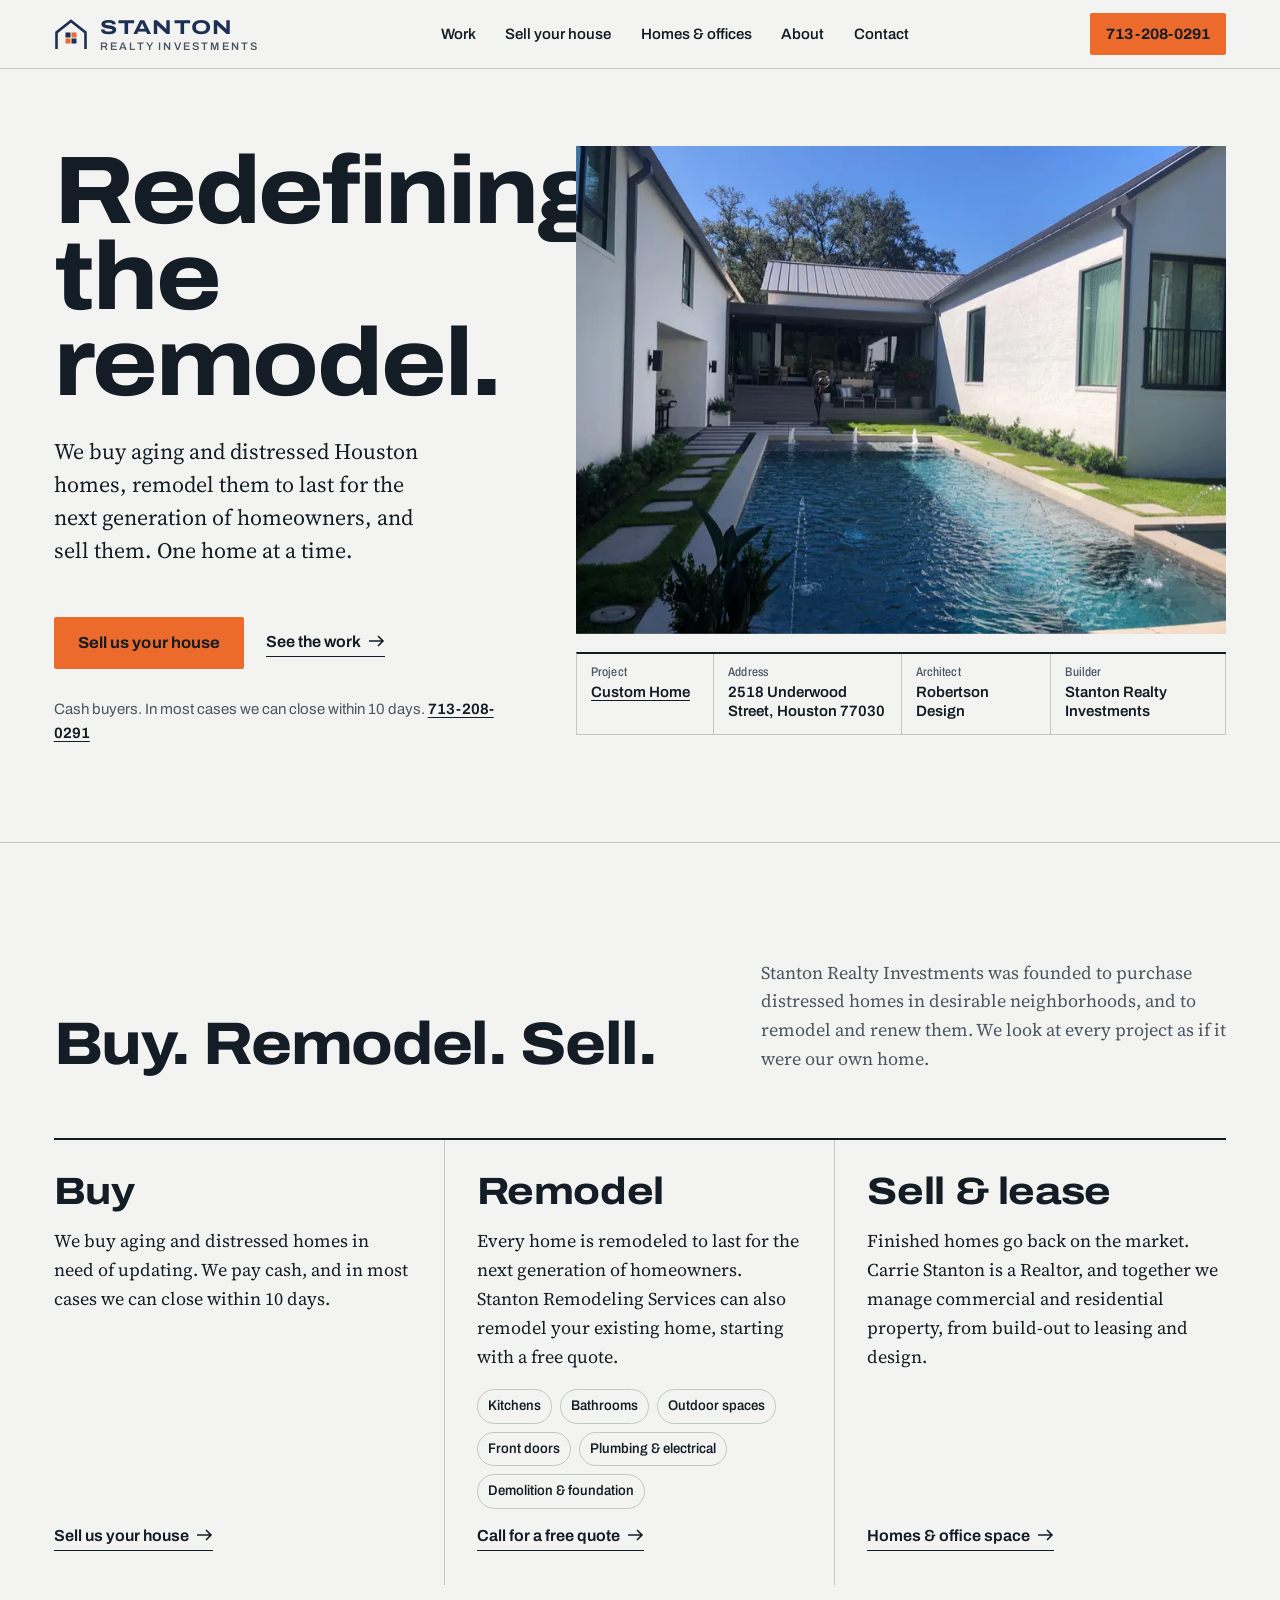
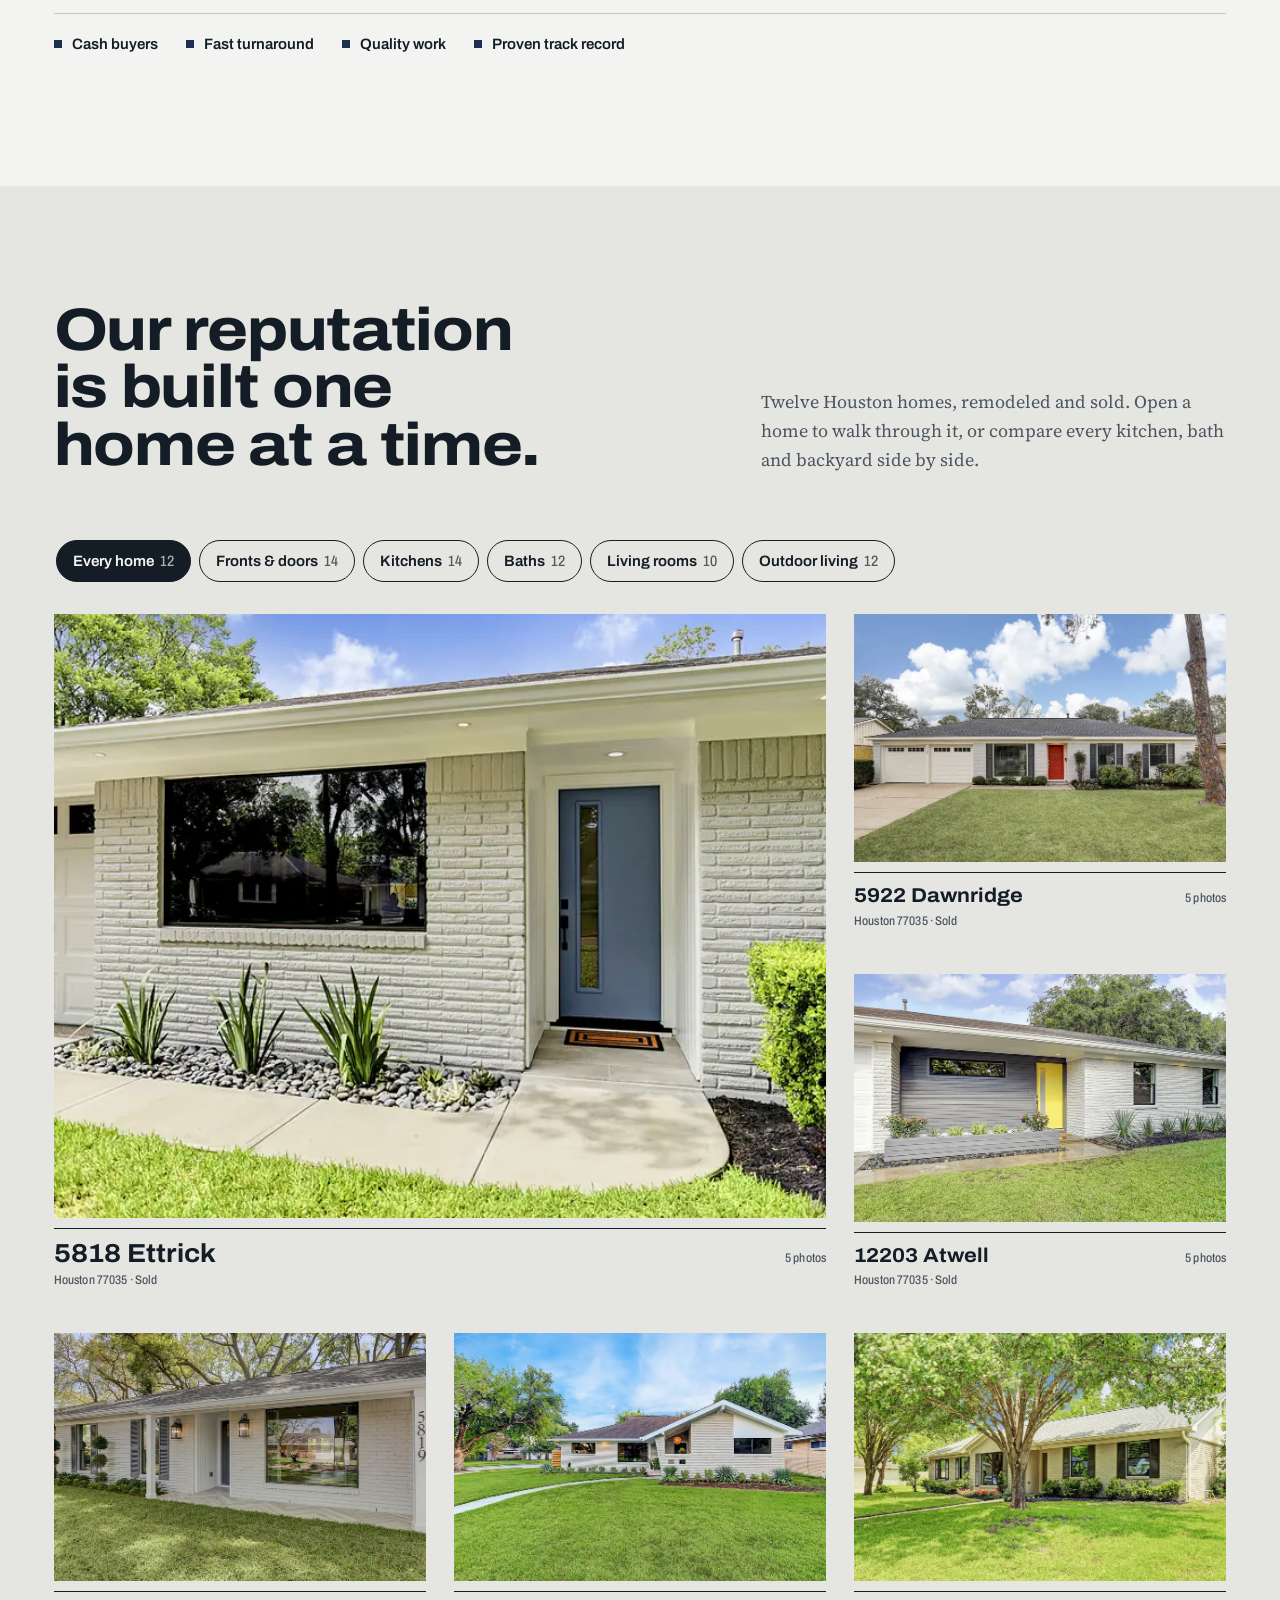
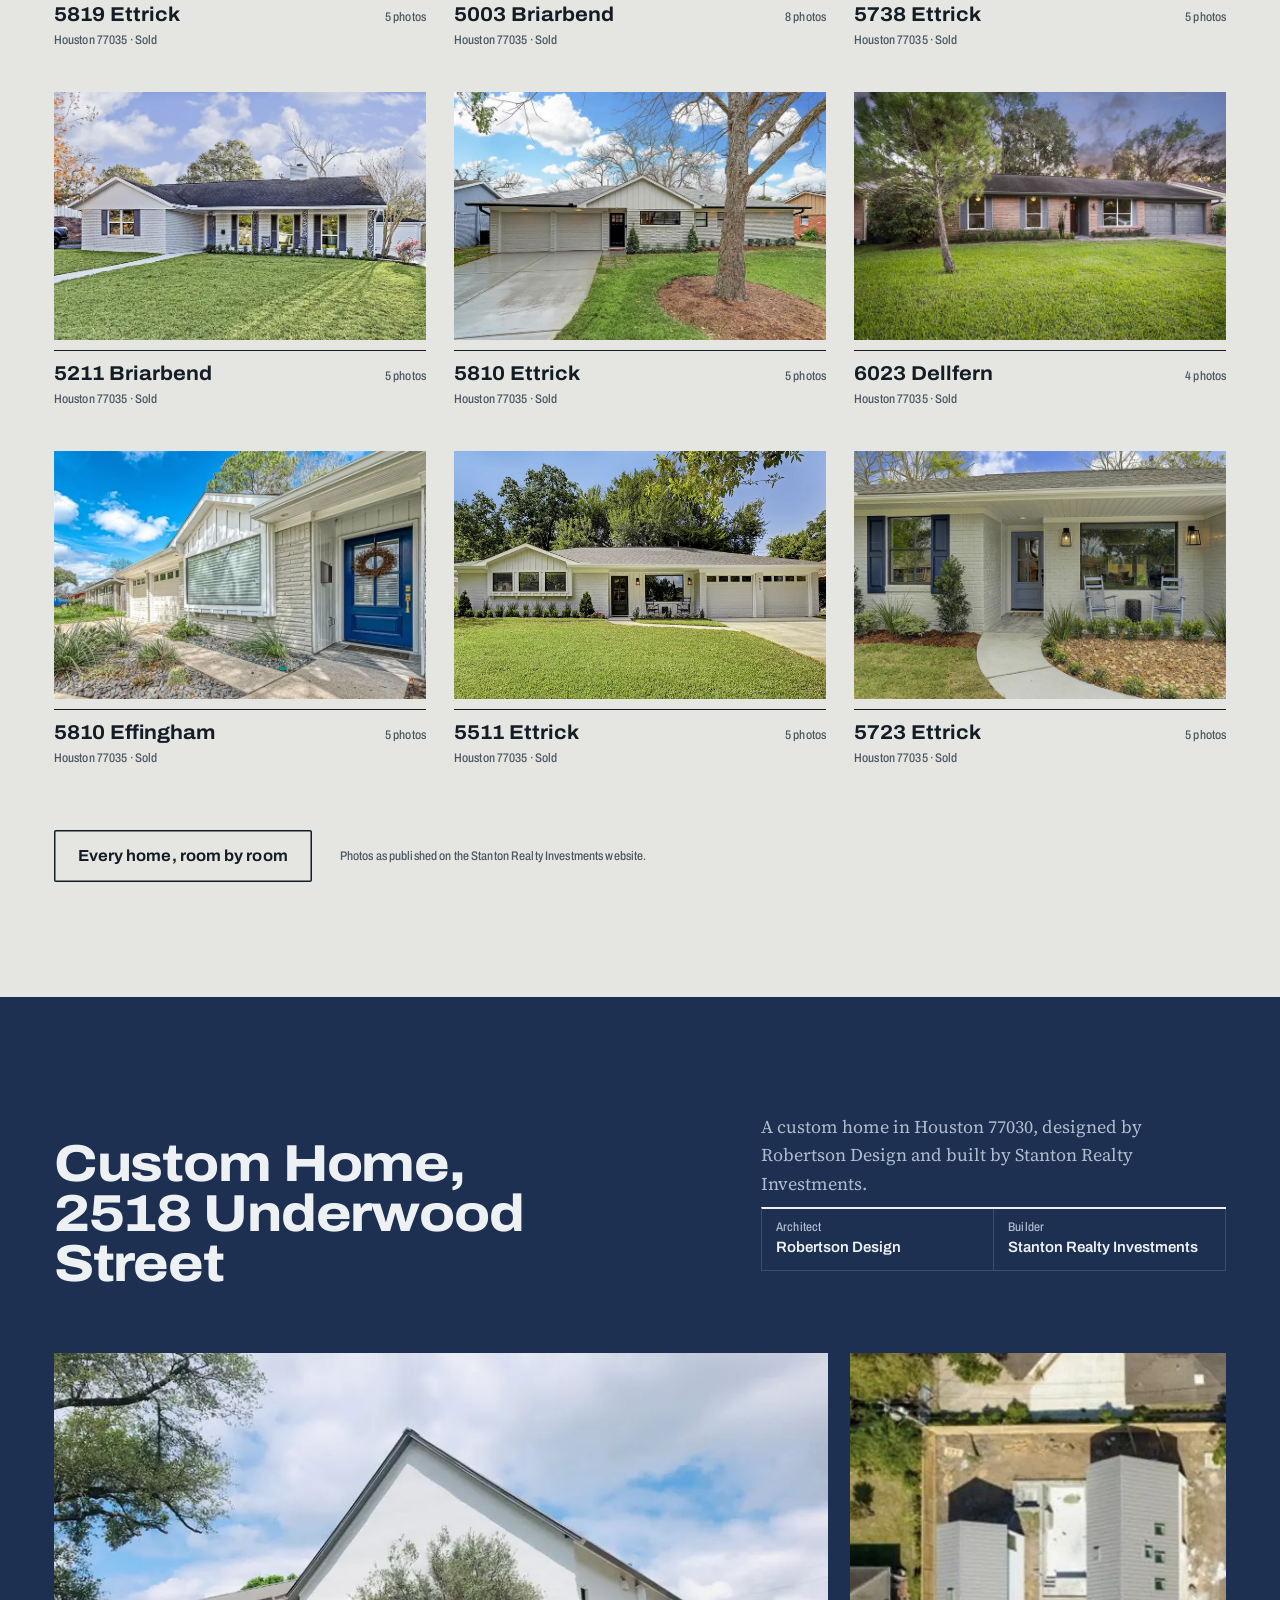
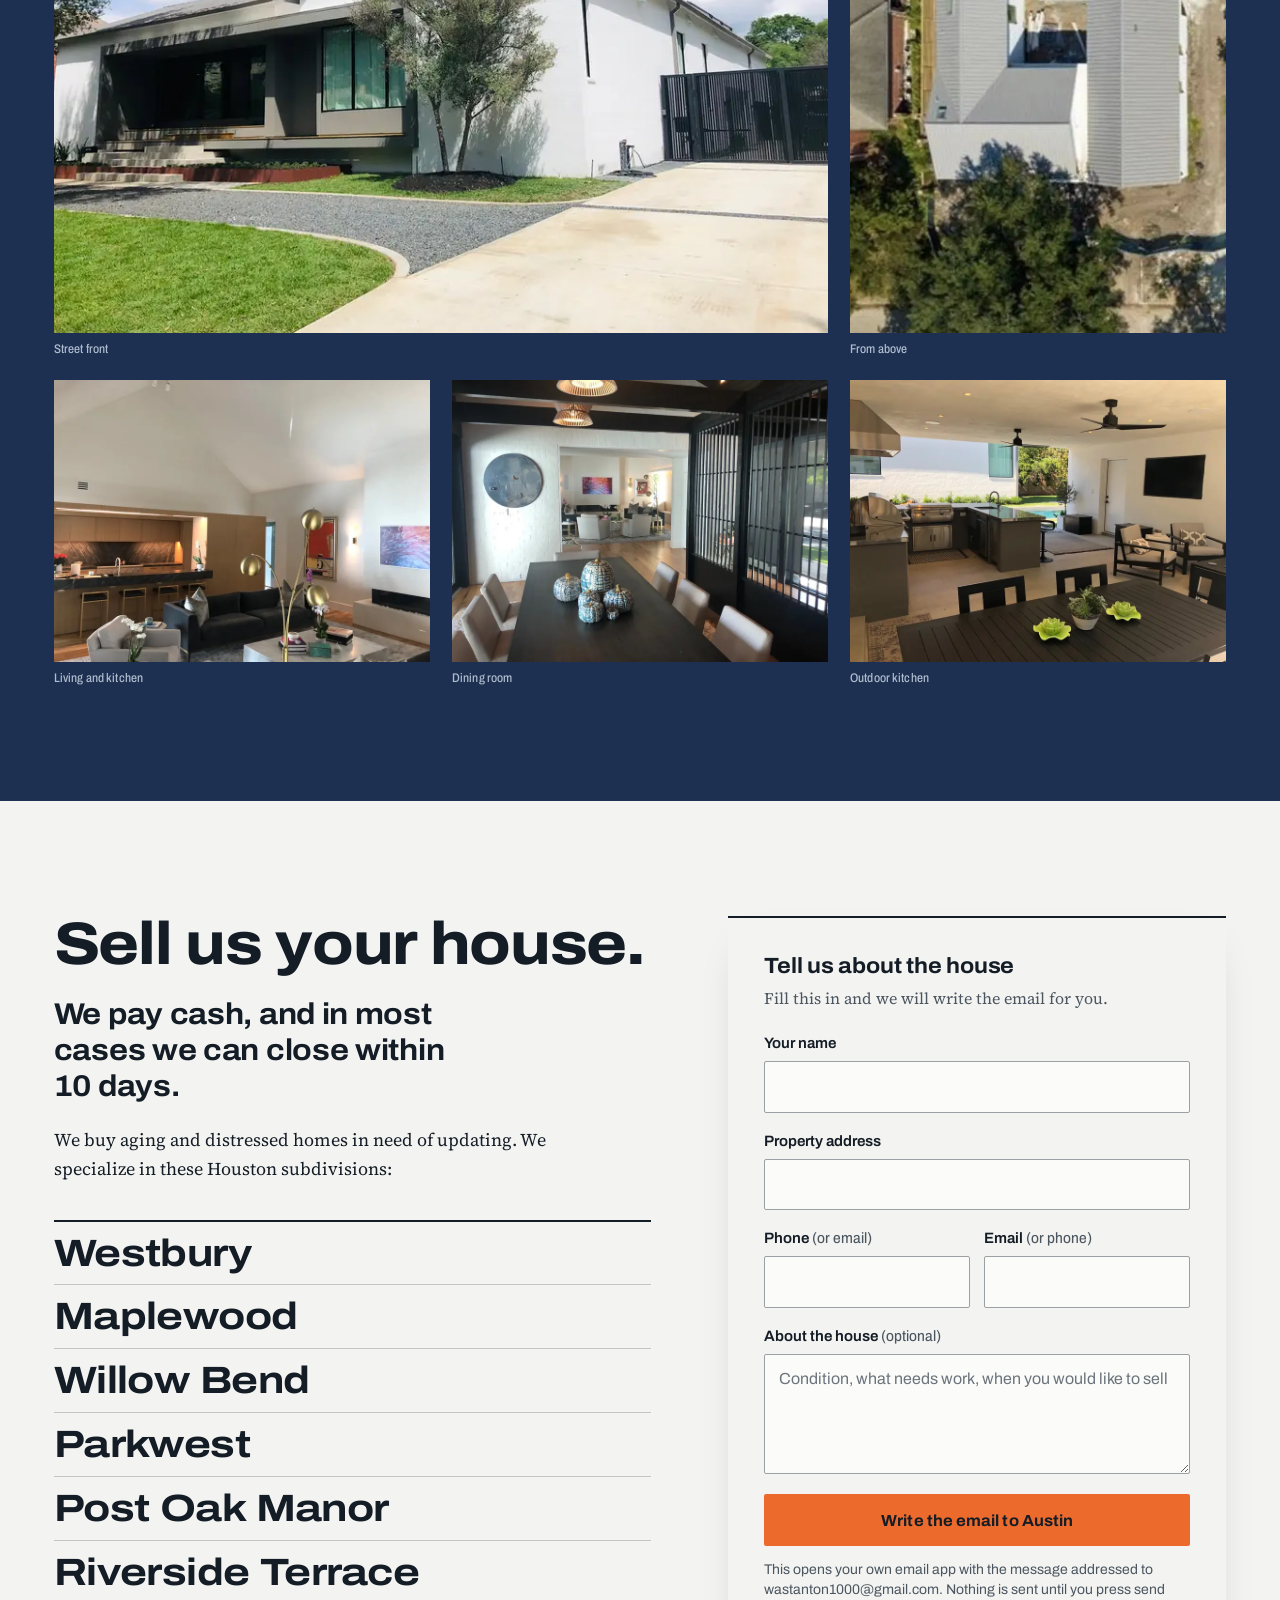
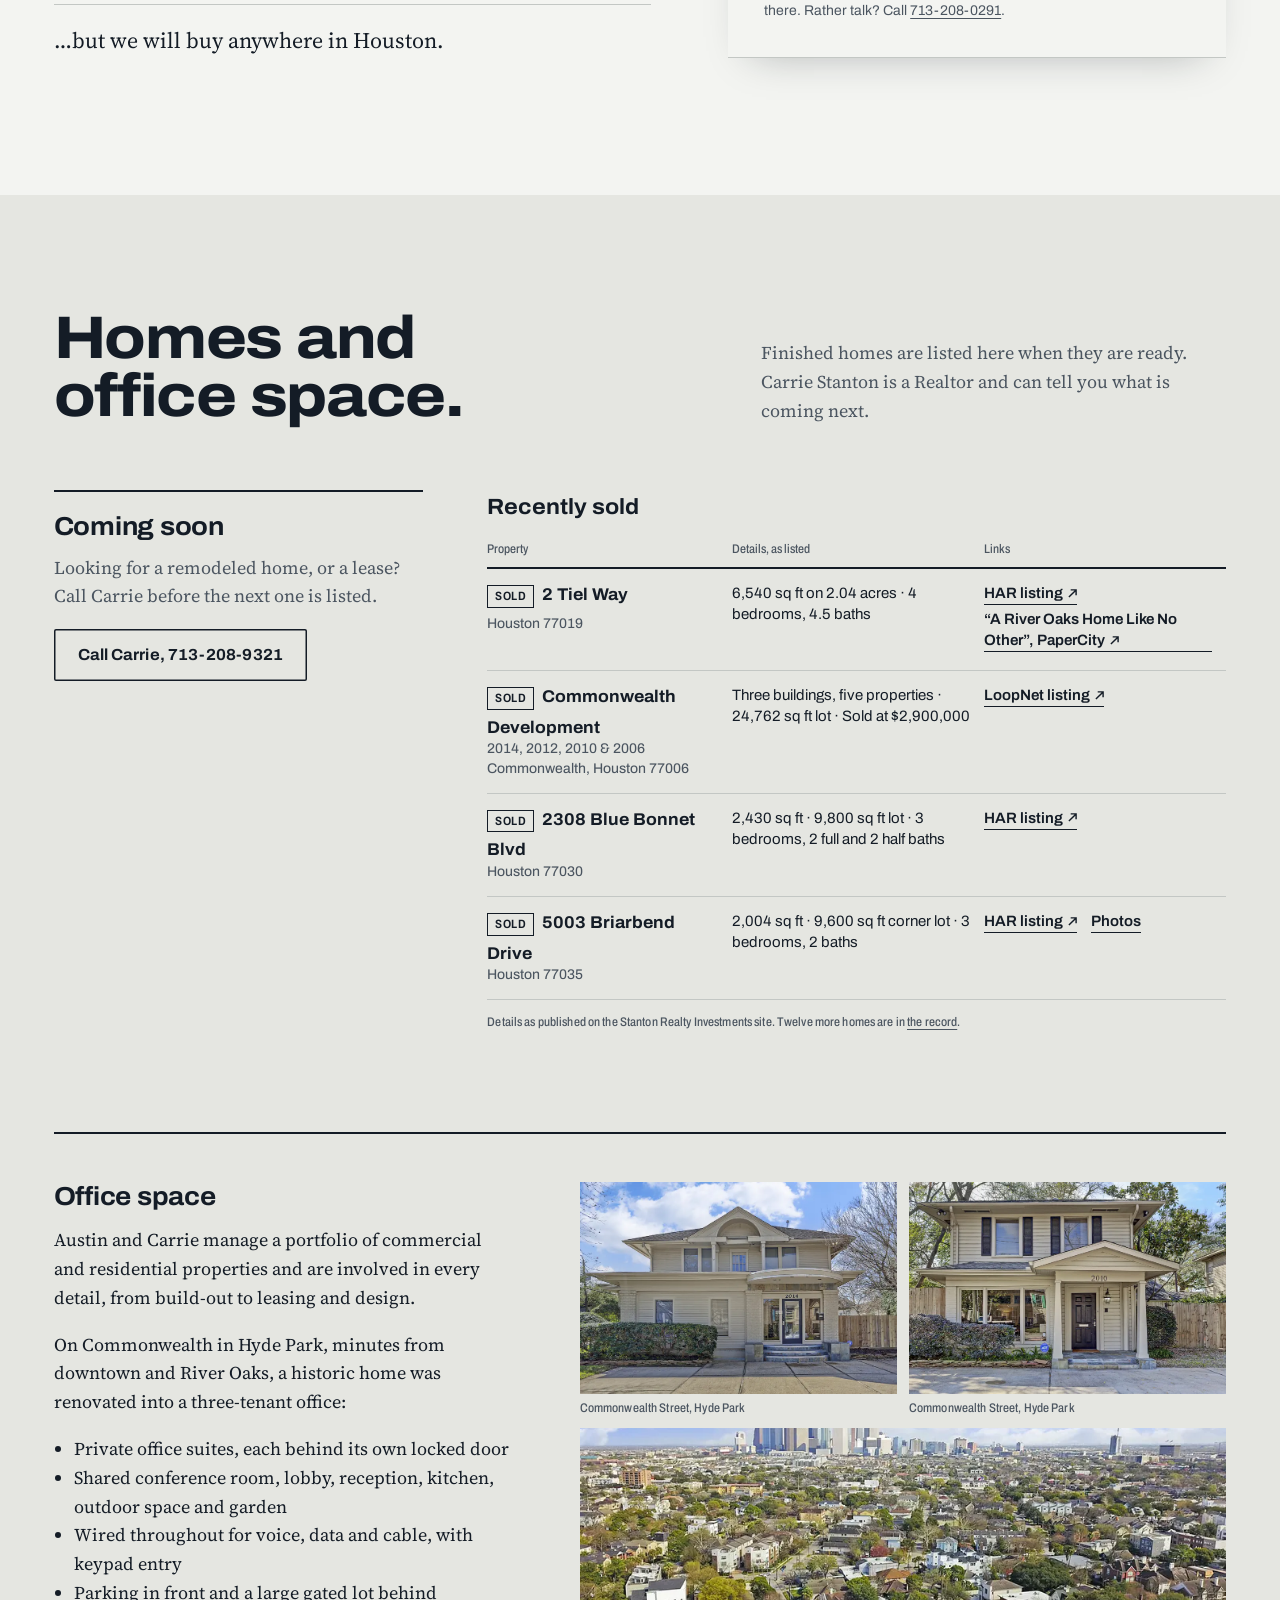
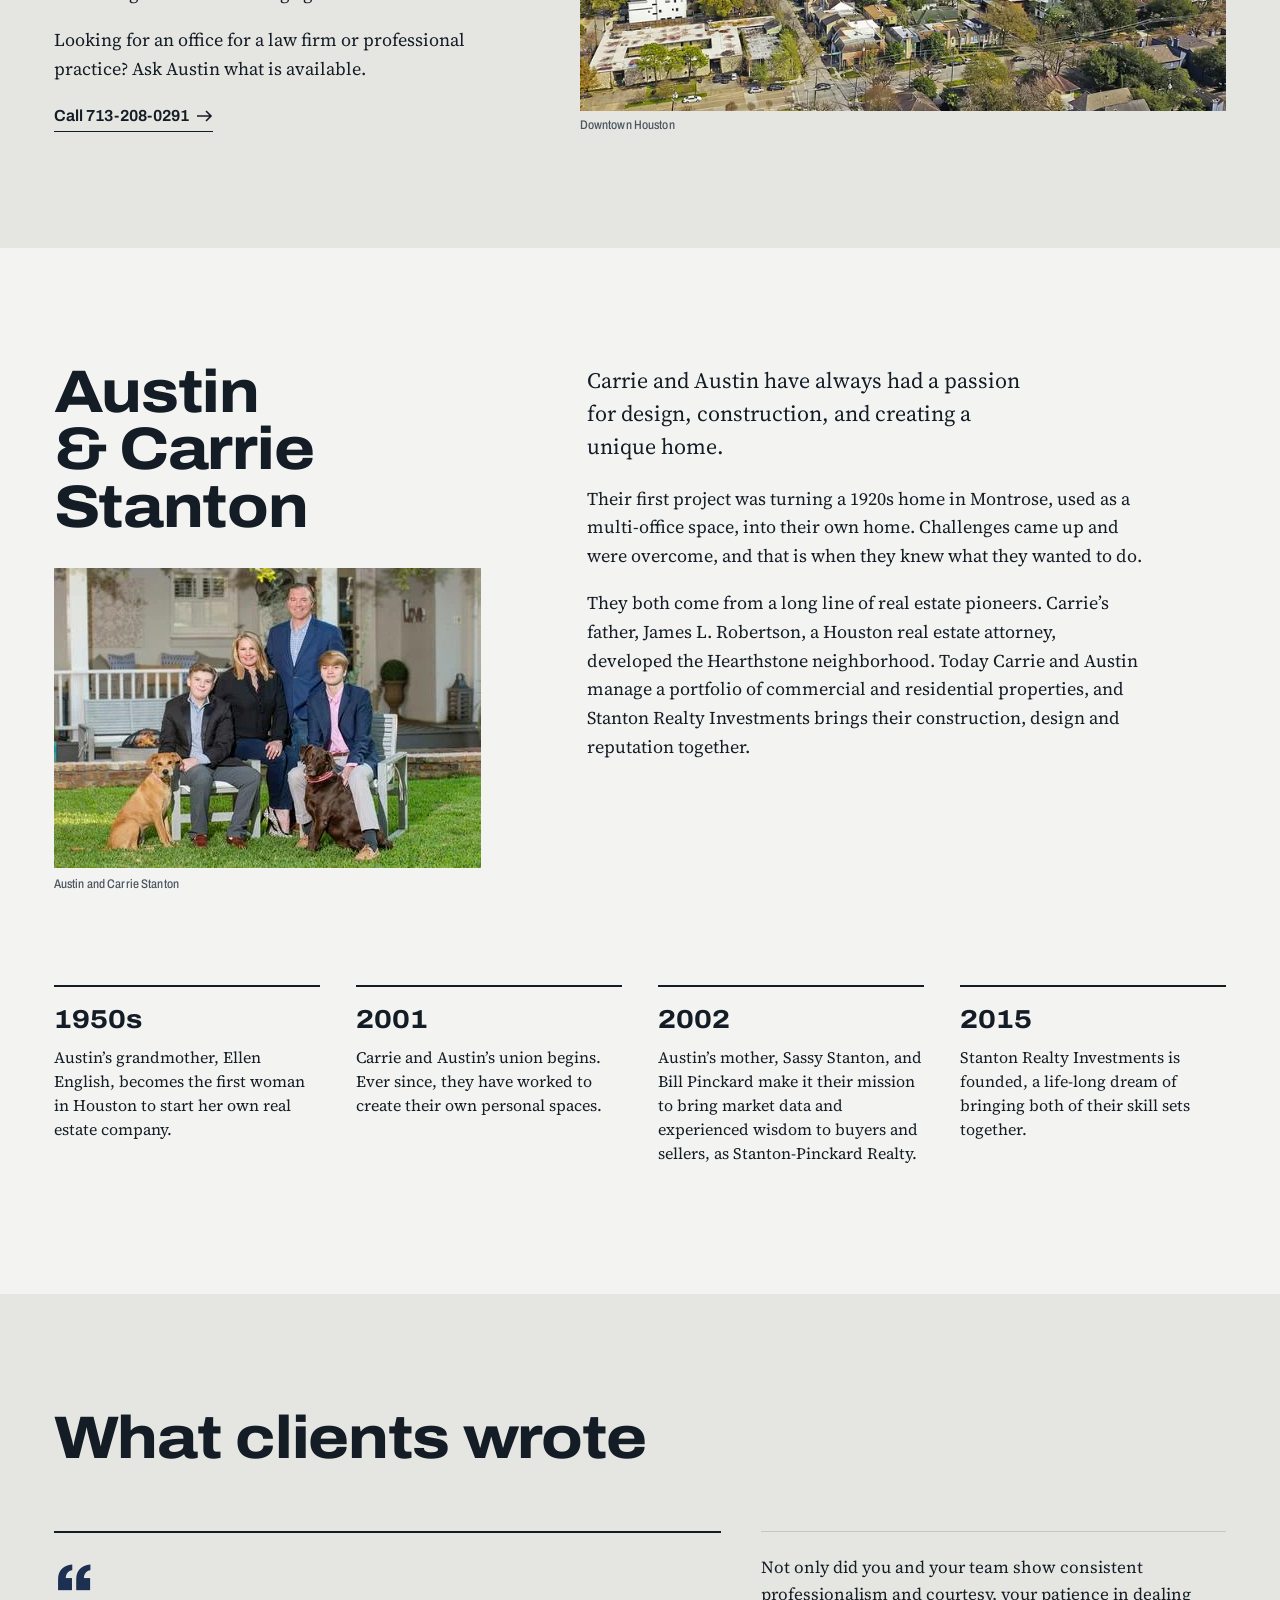
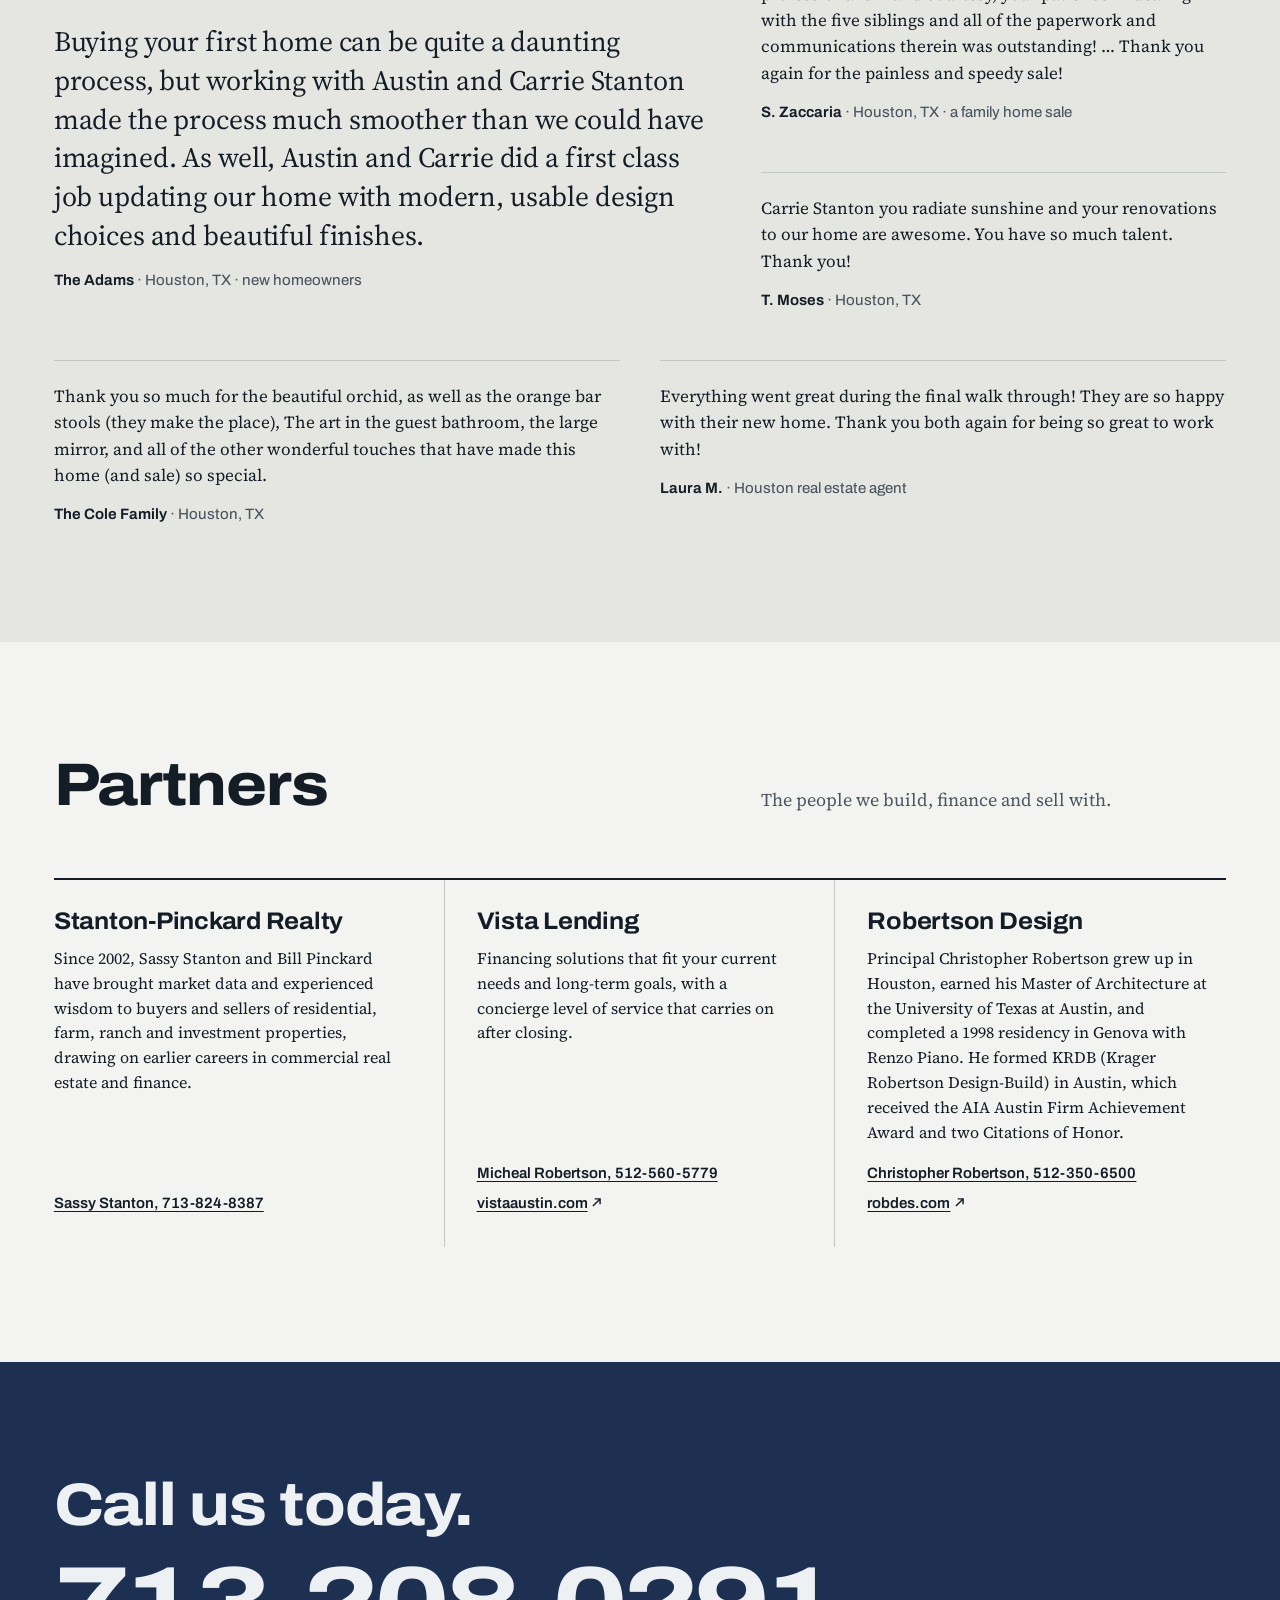
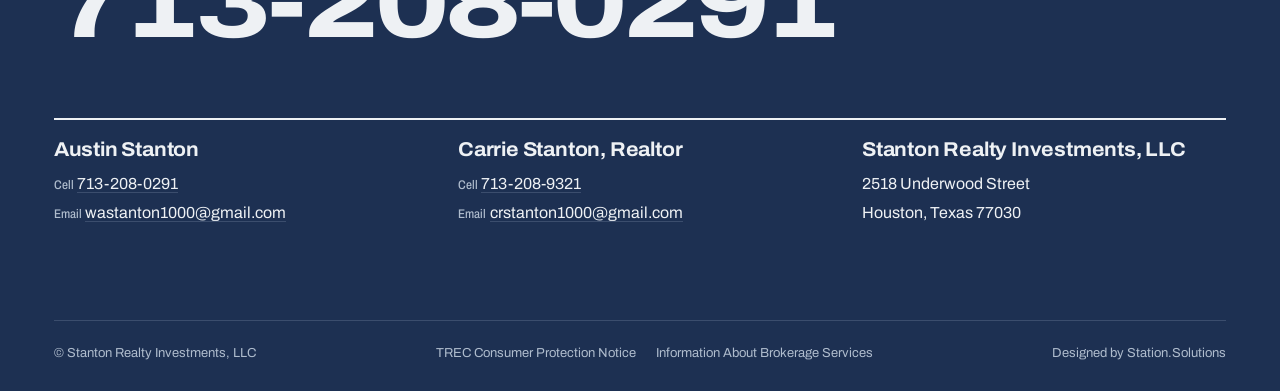
==== index.html @ c5a7e924 "Stanton Realty Investments spec rebuild (noindex)" ====
<!doctype html>
<html lang="en">
<head>
<meta charset="utf-8">
<meta name="viewport" content="width=device-width, initial-scale=1">
<meta name="robots" content="noindex, nofollow">
<title>Stanton Realty Investments | We buy, remodel and sell Houston homes</title>
<meta name="description" content="Stanton Realty Investments buys aging and distressed Houston homes for cash, closing in most cases within 10 days, then remodels and sells them. Westbury, Maplewood, Willow Bend, Parkwest, Post Oak Manor, Riverside Terrace and anywhere in Houston.">
<meta name="theme-color" content="#1d3052">
<meta property="og:title" content="Stanton Realty Investments | We buy, remodel and sell Houston homes">
<meta property="og:description" content="Stanton Realty Investments buys aging and distressed Houston homes for cash, closing in most cases within 10 days, then remodels and sells them. Westbury, Maplewood, Willow Bend, Parkwest, Post Oak Manor, Riverside Terrace and anywhere in Houston.">
<meta property="og:type" content="website">
<meta property="og:image" content="img/underwood-1-1440.webp">
<link rel="icon" href="data:image/svg+xml,%3Csvg xmlns='http://www.w3.org/2000/svg' viewBox='0 0 34 31'%3E%3Cpath d='M2.5 30V13.5L17 2l14.5 11.5V30' fill='none' stroke='%231d3052' stroke-width='3'/%3E%3Crect x='11.5' y='13.5' width='11' height='11' fill='%23ec6a2c'/%3E%3C/svg%3E">
<link rel="preload" href="fonts/archivo-var.woff2" as="font" type="font/woff2" crossorigin>
<link rel="stylesheet" href="css/site.css">
<script type="application/ld+json">
{
 "@context": "https://schema.org",
 "@type": "RealEstateAgent",
 "name": "Stanton Realty Investments, LLC",
 "description": "Stanton Realty Investments buys aging and distressed homes in Houston, pays cash, remodels them and sells them. Stanton Remodeling Services also remodels existing homes, bathrooms, kitchens and outdoor spaces.",
 "url": "https://www.stantonrealtyinv.com/",
 "telephone": "+1-713-208-0291",
 "email": "wastanton1000@gmail.com",
 "foundingDate": "2015",
 "address": {
  "@type": "PostalAddress",
  "streetAddress": "2518 Underwood Street",
  "addressLocality": "Houston",
  "addressRegion": "TX",
  "postalCode": "77030",
  "addressCountry": "US"
 },
 "areaServed": [
  {
   "@type": "City",
   "name": "Houston"
  },
  {
   "@type": "Place",
   "name": "Westbury, Houston"
  },
  {
   "@type": "Place",
   "name": "Maplewood, Houston"
  },
  {
   "@type": "Place",
   "name": "Willow Bend, Houston"
  },
  {
   "@type": "Place",
   "name": "Parkwest, Houston"
  },
  {
   "@type": "Place",
   "name": "Post Oak Manor, Houston"
  },
  {
   "@type": "Place",
   "name": "Riverside Terrace, Houston"
  }
 ],
 "founder": [
  {
   "@type": "Person",
   "name": "Austin Stanton",
   "telephone": "+1-713-208-0291"
  },
  {
   "@type": "Person",
   "name": "Carrie Stanton",
   "jobTitle": "Realtor",
   "telephone": "+1-713-208-9321"
  }
 ]
}
</script>
</head>
<body id="top">
<a class="skip" href="#main">Skip to content</a>
<header class="site-header">
  <div class="wrap header-row">
    <a class="brand" href="#top" aria-label="Stanton Realty Investments, home"><svg viewBox="0 0 34 31" aria-hidden="true"><path d="M2.5 30V13.5L17 2l14.5 11.5V30" fill="none" stroke="currentColor" stroke-width="2.6" stroke-linejoin="miter"/><rect x="11.5" y="13.5" width="5" height="5" fill="currentColor"/><rect x="17.5" y="13.5" width="5" height="5" fill="#ec6a2c"/><rect x="11.5" y="19.5" width="5" height="5" fill="#ec6a2c"/><rect x="17.5" y="19.5" width="5" height="5" fill="currentColor"/></svg><span class="brand-words"><span class="brand-name">STANTON</span><span class="brand-sub">Realty Investments</span></span></a>
    <nav class="nav" aria-label="Main"><a href="#work">Work</a><a href="#sell">Sell your house</a><a href="#homes">Homes & offices</a><a href="#about">About</a><a href="#contact">Contact</a></nav>
    <div class="header-actions">
      <a class="btn btn-primary header-call" href="tel:+17132080291"><span class="call-short">Call</span><span class="call-long">713-208-0291</span></a>
      <button class="menu-btn" type="button" aria-expanded="false" aria-controls="mobile-nav" aria-label="Menu"><span></span></button>
    </div>
  </div>
  <nav class="wrap mobile-nav" id="mobile-nav" aria-label="Main, mobile" hidden><a href="#work">Work</a><a href="#sell">Sell your house</a><a href="#homes">Homes & offices</a><a href="#about">About</a><a href="#contact">Contact</a></nav>
</header>
<main id="main">

<section class="hero" aria-labelledby="hero-h">
  <div class="wrap hero-grid">
    <div class="hero-copy">
      <h1 id="hero-h"><span class="l">Redefining</span> <span class="l">the</span> <span class="l">remodel.</span></h1>
      <p class="lede">We buy aging and distressed Houston homes, remodel them to last for the next generation of homeowners, and sell them. One home at a time.</p>
      <div class="hero-actions">
        <a class="btn btn-primary" href="#sell">Sell us your house</a>
        <a class="arrow-link" href="#work">See the work <svg width="16" height="12" viewBox="0 0 16 12" aria-hidden="true"><path d="M0 6h14M9 1l5 5-5 5" fill="none" stroke="currentColor" stroke-width="1.6"/></svg></a>
      </div>
      <p class="hero-note">Cash buyers. In most cases we can close within 10 days. <a href="tel:+17132080291">713-208-0291</a></p>
    </div>
    <figure class="hero-figure">
      <div class="frame"><img src="img/underwood-1-800.webp" srcset="img/underwood-1-800.webp 800w, img/underwood-1-1440.webp 1440w" sizes="(min-width: 960px) 56vw, 100vw" width="800" height="600" alt="Courtyard and pool at the custom home Stanton Realty Investments built at 2518 Underwood Street, Houston" fetchpriority="high" decoding="async"></div>
      <dl class="titleblock four">
        <div><dt class="label">Project</dt><dd><a href="#custom">Custom Home</a></dd></div>
        <div><dt class="label">Address</dt><dd>2518 Underwood Street, Houston 77030</dd></div>
        <div><dt class="label">Architect</dt><dd>Robertson Design</dd></div>
        <div><dt class="label">Builder</dt><dd>Stanton Realty Investments</dd></div>
      </dl>
    </figure>
  </div>
</section>

<section class="section rule-top" id="what" aria-labelledby="what-h">
  <div class="wrap">
    <div class="section-head split">
      <h2 id="what-h">Buy. Remodel. Sell.</h2>
      <p>Stanton Realty Investments was founded to purchase distressed homes in desirable neighborhoods, and to remodel and renew them. We look at every project as if it were our own home.</p>
    </div>
    <div class="schedule">
      <article>
        <h3>Buy</h3>
        <p>We buy aging and distressed homes in need of updating. We pay cash, and in most cases we can close within 10 days.</p>
        <a class="arrow-link" href="#sell">Sell us your house <svg width="16" height="12" viewBox="0 0 16 12" aria-hidden="true"><path d="M0 6h14M9 1l5 5-5 5" fill="none" stroke="currentColor" stroke-width="1.6"/></svg></a>
      </article>
      <article>
        <h3>Remodel</h3>
        <p>Every home is remodeled to last for the next generation of homeowners. Stanton Remodeling Services can also remodel your existing home, starting with a free quote.</p>
        <ul class="items" aria-label="Remodeling work">
          <li>Kitchens</li><li>Bathrooms</li><li>Outdoor spaces</li><li>Front doors</li><li>Plumbing &amp; electrical</li><li>Demolition &amp; foundation</li>
        </ul>
        <a class="arrow-link" href="tel:+17132080291">Call for a free quote <svg width="16" height="12" viewBox="0 0 16 12" aria-hidden="true"><path d="M0 6h14M9 1l5 5-5 5" fill="none" stroke="currentColor" stroke-width="1.6"/></svg></a>
      </article>
      <article>
        <h3>Sell &amp; lease</h3>
        <p>Finished homes go back on the market. Carrie Stanton is a Realtor, and together we manage commercial and residential property, from build-out to leasing and design.</p>
        <a class="arrow-link" href="#homes">Homes &amp; office space <svg width="16" height="12" viewBox="0 0 16 12" aria-hidden="true"><path d="M0 6h14M9 1l5 5-5 5" fill="none" stroke="currentColor" stroke-width="1.6"/></svg></a>
      </article>
    </div>
    <ul class="promise-row" aria-label="How we work">
      <li>Cash buyers</li><li>Fast turnaround</li><li>Quality work</li><li>Proven track record</li>
    </ul>
  </div>
</section>

<section class="section plaster" id="work" aria-labelledby="work-h">
  <div class="wrap">
    <div class="section-head split">
      <h2 id="work-h">Our reputation is built one home at a time.</h2>
      <p>Twelve Houston homes, remodeled and sold. Open a home to walk through it, or compare every kitchen, bath and backyard side by side.</p>
    </div>
    <div class="filters" role="group" aria-label="Show the work by room"><button class="filter" type="button" data-room="all" aria-pressed="true" data-announce="Showing every home: 12 homes">Every home<span class="n">12</span></button><button class="filter" type="button" data-room="front" aria-pressed="false" data-announce="Showing fronts &amp; doors: 14 photos">Fronts &amp; doors<span class="n">14</span></button><button class="filter" type="button" data-room="kitchen" aria-pressed="false" data-announce="Showing kitchens: 14 photos">Kitchens<span class="n">14</span></button><button class="filter" type="button" data-room="bath" aria-pressed="false" data-announce="Showing baths: 12 photos">Baths<span class="n">12</span></button><button class="filter" type="button" data-room="living" aria-pressed="false" data-announce="Showing living rooms: 10 photos">Living rooms<span class="n">10</span></button><button class="filter" type="button" data-room="outdoor" aria-pressed="false" data-announce="Showing outdoor living: 12 photos">Outdoor living<span class="n">12</span></button></div>
    <p class="visually-hidden" id="work-live" aria-live="polite"></p>
    <div class="grid-work homes" id="work-grid"><a class="tile" href="work.html#5818-ettrick" data-open="5818-ettrick"><span class="ph"><img src="img/5818-ettrick-0-800.webp" srcset="img/5818-ettrick-0-800.webp 800w, img/5818-ettrick-0-1600.webp 1600w" sizes="(min-width: 900px) 62vw, 100vw" width="800" height="533" alt="Front of 5818 Ettrick, Houston 77035" loading="lazy" decoding="async"></span><span class="tile-meta"><span><span class="tile-addr">5818 Ettrick</span><span class="tile-sub label">Houston 77035 &middot; Sold</span></span><span class="label count">5 photos</span></span></a><a class="tile" href="work.html#5922-dawnridge" data-open="5922-dawnridge"><span class="ph"><img src="img/5922-dawnridge-0-800.webp" srcset="img/5922-dawnridge-0-800.webp 800w, img/5922-dawnridge-0-1600.webp 1600w" sizes="(min-width: 900px) 30vw, 50vw" width="800" height="533" alt="Front of 5922 Dawnridge, Houston 77035" loading="lazy" decoding="async"></span><span class="tile-meta"><span><span class="tile-addr">5922 Dawnridge</span><span class="tile-sub label">Houston 77035 &middot; Sold</span></span><span class="label count">5 photos</span></span></a><a class="tile" href="work.html#12203-atwell" data-open="12203-atwell"><span class="ph"><img src="img/12203-atwell-0-800.webp" srcset="img/12203-atwell-0-800.webp 800w, img/12203-atwell-0-1600.webp 1600w" sizes="(min-width: 900px) 30vw, 50vw" width="800" height="533" alt="Front of 12203 Atwell, Houston 77035" loading="lazy" decoding="async"></span><span class="tile-meta"><span><span class="tile-addr">12203 Atwell</span><span class="tile-sub label">Houston 77035 &middot; Sold</span></span><span class="label count">5 photos</span></span></a><a class="tile" href="work.html#5819-ettrick" data-open="5819-ettrick"><span class="ph"><img src="img/5819-ettrick-0-800.webp" srcset="img/5819-ettrick-0-800.webp 800w, img/5819-ettrick-0-1600.webp 1600w" sizes="(min-width: 900px) 30vw, 50vw" width="800" height="533" alt="Front of 5819 Ettrick, Houston 77035" loading="lazy" decoding="async"></span><span class="tile-meta"><span><span class="tile-addr">5819 Ettrick</span><span class="tile-sub label">Houston 77035 &middot; Sold</span></span><span class="label count">5 photos</span></span></a><a class="tile" href="work.html#5003-briarbend" data-open="5003-briarbend"><span class="ph"><img src="img/5003-briarbend-0-800.webp" srcset="img/5003-briarbend-0-800.webp 800w, img/5003-briarbend-0-1600.webp 1600w" sizes="(min-width: 900px) 30vw, 50vw" width="800" height="533" alt="Front of 5003 Briarbend, Houston 77035" loading="lazy" decoding="async"></span><span class="tile-meta"><span><span class="tile-addr">5003 Briarbend</span><span class="tile-sub label">Houston 77035 &middot; Sold</span></span><span class="label count">8 photos</span></span></a><a class="tile" href="work.html#5738-ettrick" data-open="5738-ettrick"><span class="ph"><img src="img/5738-ettrick-0-800.webp" srcset="img/5738-ettrick-0-800.webp 800w, img/5738-ettrick-0-1600.webp 1600w" sizes="(min-width: 900px) 30vw, 50vw" width="800" height="533" alt="Front of 5738 Ettrick, Houston 77035" loading="lazy" decoding="async"></span><span class="tile-meta"><span><span class="tile-addr">5738 Ettrick</span><span class="tile-sub label">Houston 77035 &middot; Sold</span></span><span class="label count">5 photos</span></span></a><a class="tile" href="work.html#5211-briarbend" data-open="5211-briarbend"><span class="ph"><img src="img/5211-briarbend-0-800.webp" srcset="img/5211-briarbend-0-800.webp 800w, img/5211-briarbend-0-1600.webp 1600w" sizes="(min-width: 900px) 30vw, 50vw" width="800" height="533" alt="Front of 5211 Briarbend, Houston 77035" loading="lazy" decoding="async"></span><span class="tile-meta"><span><span class="tile-addr">5211 Briarbend</span><span class="tile-sub label">Houston 77035 &middot; Sold</span></span><span class="label count">5 photos</span></span></a><a class="tile" href="work.html#5810-ettrick" data-open="5810-ettrick"><span class="ph"><img src="img/5810-ettrick-0-800.webp" srcset="img/5810-ettrick-0-800.webp 800w, img/5810-ettrick-0-1600.webp 1024w" sizes="(min-width: 900px) 30vw, 50vw" width="800" height="533" alt="Front of 5810 Ettrick, Houston 77035" loading="lazy" decoding="async"></span><span class="tile-meta"><span><span class="tile-addr">5810 Ettrick</span><span class="tile-sub label">Houston 77035 &middot; Sold</span></span><span class="label count">5 photos</span></span></a><a class="tile" href="work.html#6023-dellfern" data-open="6023-dellfern"><span class="ph"><img src="img/6023-dellfern-0-800.webp" srcset="img/6023-dellfern-0-800.webp 800w, img/6023-dellfern-0-1600.webp 1600w" sizes="(min-width: 900px) 30vw, 50vw" width="800" height="532" alt="Front of 6023 Dellfern, Houston 77035" loading="lazy" decoding="async"></span><span class="tile-meta"><span><span class="tile-addr">6023 Dellfern</span><span class="tile-sub label">Houston 77035 &middot; Sold</span></span><span class="label count">4 photos</span></span></a><a class="tile" href="work.html#5810-effingham" data-open="5810-effingham"><span class="ph"><img src="img/5810-effingham-0-800.webp" srcset="img/5810-effingham-0-800.webp 800w, img/5810-effingham-0-1600.webp 1024w" sizes="(min-width: 900px) 30vw, 50vw" width="800" height="534" alt="Front of 5810 Effingham, Houston 77035" loading="lazy" decoding="async"></span><span class="tile-meta"><span><span class="tile-addr">5810 Effingham</span><span class="tile-sub label">Houston 77035 &middot; Sold</span></span><span class="label count">5 photos</span></span></a><a class="tile" href="work.html#5511-ettrick" data-open="5511-ettrick"><span class="ph"><img src="img/5511-ettrick-0-800.webp" srcset="img/5511-ettrick-0-800.webp 800w, img/5511-ettrick-0-1600.webp 1024w" sizes="(min-width: 900px) 30vw, 50vw" width="800" height="483" alt="Front of 5511 Ettrick, Houston 77035" loading="lazy" decoding="async"></span><span class="tile-meta"><span><span class="tile-addr">5511 Ettrick</span><span class="tile-sub label">Houston 77035 &middot; Sold</span></span><span class="label count">5 photos</span></span></a><a class="tile" href="work.html#5723-ettrick" data-open="5723-ettrick"><span class="ph"><img src="img/5723-ettrick-0-800.webp" srcset="img/5723-ettrick-0-800.webp 800w, img/5723-ettrick-0-1600.webp 1024w" sizes="(min-width: 900px) 30vw, 50vw" width="800" height="534" alt="Front of 5723 Ettrick, Houston 77035" loading="lazy" decoding="async"></span><span class="tile-meta"><span><span class="tile-addr">5723 Ettrick</span><span class="tile-sub label">Houston 77035 &middot; Sold</span></span><span class="label count">5 photos</span></span></a></div>
    <div class="work-foot">
      <a class="btn btn-quiet" href="work.html">Every home, room by room</a>
      <span class="label">Photos as published on the Stanton Realty Investments website.</span>
    </div>
  </div>
</section>

<section class="section on-navy" id="custom" aria-labelledby="custom-h">
  <div class="wrap">
    <div class="section-head split custom-head">
      <h2 id="custom-h">Custom Home,<br> 2518 Underwood Street</h2>
      <div>
        <p>A custom home in Houston 77030, designed by Robertson Design and built by Stanton Realty Investments.</p>
        <dl class="titleblock">
          <div><dt class="label">Architect</dt><dd>Robertson Design</dd></div>
          <div><dt class="label">Builder</dt><dd>Stanton Realty Investments</dd></div>
        </dl>
      </div>
    </div>
    <div class="custom-grid"><figure class="a"><span class="ph"><img src="img/underwood-0-800.webp" srcset="img/underwood-0-800.webp 800w, img/underwood-0-1440.webp 1440w" sizes="(min-width: 900px) 62vw, 100vw" width="800" height="600" alt="Custom home at 2518 Underwood Street: street front" loading="lazy" decoding="async"></span><figcaption class="label">Street front</figcaption></figure><figure class="e"><span class="ph"><img src="img/underwood-5-800.webp" srcset="img/underwood-5-800.webp 674w" sizes="(min-width: 900px) 31vw, 100vw" width="674" height="1080" alt="Custom home at 2518 Underwood Street: from above" loading="lazy" decoding="async"></span><figcaption class="label">From above</figcaption></figure><figure class="b"><span class="ph"><img src="img/underwood-2-800.webp" srcset="img/underwood-2-800.webp 800w, img/underwood-2-1440.webp 1280w" sizes="(min-width: 900px) 31vw, 100vw" width="800" height="600" alt="Custom home at 2518 Underwood Street: living and kitchen" loading="lazy" decoding="async"></span><figcaption class="label">Living and kitchen</figcaption></figure><figure class="c"><span class="ph"><img src="img/underwood-3-800.webp" srcset="img/underwood-3-800.webp 800w, img/underwood-3-1440.webp 1280w" sizes="(min-width: 900px) 31vw, 100vw" width="800" height="600" alt="Custom home at 2518 Underwood Street: dining room" loading="lazy" decoding="async"></span><figcaption class="label">Dining room</figcaption></figure><figure class="d"><span class="ph"><img src="img/underwood-4-800.webp" srcset="img/underwood-4-800.webp 800w, img/underwood-4-1440.webp 1440w" sizes="(min-width: 900px) 31vw, 100vw" width="800" height="600" alt="Custom home at 2518 Underwood Street: outdoor kitchen" loading="lazy" decoding="async"></span><figcaption class="label">Outdoor kitchen</figcaption></figure></div>
  </div>
</section>

<section class="section" id="sell" aria-labelledby="sell-h">
  <div class="wrap sell-grid">
    <div>
      <h2 id="sell-h">Sell us your house.</h2>
      <p class="promise">We pay cash, and in most cases we can close within 10&nbsp;days.</p>
      <p class="measure" style="margin-top:22px">We buy aging and distressed homes in need of updating. We specialize in these Houston subdivisions:</p>
      <ul class="hoods"><li><span class="name">Westbury</span></li><li><span class="name">Maplewood</span></li><li><span class="name">Willow Bend</span></li><li><span class="name">Parkwest</span></li><li><span class="name">Post Oak Manor</span></li><li><span class="name">Riverside Terrace</span></li></ul>
      <p class="hoods-anywhere">&hellip;but we will buy anywhere in Houston.</p>
    </div>
    <form class="form" id="sell-form" data-to="wastanton1000@gmail.com" novalidate>
      <h3>Tell us about the house</h3>
      <p class="intro">Fill this in and we will write the email for you.</p>
      <div class="field"><label for="f-name">Your name</label><input id="f-name" name="name" autocomplete="name" required aria-describedby="f-name-err"><span class="err" id="f-name-err"></span></div>
      <div class="field"><label for="f-address">Property address</label><input id="f-address" name="address" autocomplete="street-address" required aria-describedby="f-address-err"><span class="err" id="f-address-err"></span></div>
      <div class="two">
        <div class="field"><label for="f-phone">Phone <span class="opt">(or email)</span></label><input id="f-phone" name="phone" type="tel" autocomplete="tel" aria-describedby="f-phone-err"><span class="err" id="f-phone-err"></span></div>
        <div class="field"><label for="f-email">Email <span class="opt">(or phone)</span></label><input id="f-email" name="email" type="email" autocomplete="email"></div>
      </div>
      <div class="field"><label for="f-about">About the house <span class="opt">(optional)</span></label><textarea id="f-about" name="about" placeholder="Condition, what needs work, when you would like to sell"></textarea></div>
      <button class="btn btn-primary" type="submit">Write the email to Austin</button>
      <p class="form-honest">This opens your own email app with the message addressed to wastanton1000@gmail.com. Nothing is sent until you press send there. Rather talk? Call <a href="tel:+17132080291">713-208-0291</a>.</p>
      <p class="form-status" id="sell-status" role="status" hidden></p>
    </form>
  </div>
</section>

<section class="section plaster" id="homes" aria-labelledby="homes-h">
  <div class="wrap">
    <div class="section-head split">
      <h2 id="homes-h">Homes and office space.</h2>
      <p>Finished homes are listed here when they are ready. Carrie Stanton is a Realtor and can tell you what is coming next.</p>
    </div>
    <div class="homes-grid">
      <div class="soon">
        <h3>Coming soon</h3>
        <p>Looking for a remodeled home, or a lease? Call Carrie before the next one is listed.</p>
        <a class="btn btn-quiet" href="tel:+17132089321">Call Carrie, 713-208-9321</a>
      </div>
      <div>
        <table class="ledger"><caption>Recently sold</caption><thead><tr><th scope="col">Property</th><th scope="col">Details, as listed</th><th scope="col">Links</th></tr></thead><tbody><tr><td><span class="status">SOLD</span><span class="addr">2 Tiel Way</span><span class="zip">Houston 77019</span></td><td>6,540 sq ft on 2.04 acres &middot; 4 bedrooms, 4.5 baths</td><td class="links"><a href="https://www.har.com/homedetail/2-tiel-way-houston-tx-77019/14850357" class=ext target=_blank rel=noopener>HAR listing</a><a href="https://www.papercitymag.com/real-estate/river-oaks-home-2-tiel-way-houston-christopher-robertson-mackie-kamrath/" class=ext target=_blank rel=noopener>&ldquo;A River Oaks Home Like No Other&rdquo;, PaperCity</a></td></tr><tr><td><span class="status">SOLD</span><span class="addr">Commonwealth Development</span><span class="zip">2014, 2012, 2010 &amp; 2006 Commonwealth, Houston 77006</span></td><td>Three buildings, five properties &middot; 24,762 sq ft lot &middot; Sold at $2,900,000</td><td class="links"><a href="https://www.loopnet.com/Listing/Commonwealth-St-Development/14889758/" class=ext target=_blank rel=noopener>LoopNet listing</a></td></tr><tr><td><span class="status">SOLD</span><span class="addr">2308 Blue Bonnet Blvd</span><span class="zip">Houston 77030</span></td><td>2,430 sq ft &middot; 9,800 sq ft lot &middot; 3 bedrooms, 2 full and 2 half baths</td><td class="links"><a href="https://www.har.com/homedetail/2308-blue-bonnet-blvd-houston-tx-77030/3108911" class=ext target=_blank rel=noopener>HAR listing</a></td></tr><tr><td><span class="status">SOLD</span><span class="addr">5003 Briarbend Drive</span><span class="zip">Houston 77035</span></td><td>2,004 sq ft &middot; 9,600 sq ft corner lot &middot; 3 bedrooms, 2 baths</td><td class="links"><a href="https://www.har.com/homedetail/5003-briarbend-dr-houston-tx-77035/3241283" class=ext target=_blank rel=noopener>HAR listing</a><a href="work.html#5003-briarbend">Photos</a></td></tr></tbody></table>
        <p class="label" style="margin-top:14px">Details as published on the Stanton Realty Investments site. Twelve more homes are in <a href="work.html">the record</a>.</p>
      </div>
    </div>
    <div class="office" id="office">
      <div>
        <h3>Office space</h3>
        <p>Austin and Carrie manage a portfolio of commercial and residential properties and are involved in every detail, from build-out to leasing and design.</p>
        <p>On Commonwealth in Hyde Park, minutes from downtown and River Oaks, a historic home was renovated into a three-tenant office:</p>
        <ul>
          <li>Private office suites, each behind its own locked door</li>
          <li>Shared conference room, lobby, reception, kitchen, outdoor space and garden</li>
          <li>Wired throughout for voice, data and cable, with keypad entry</li>
          <li>Parking in front and a large gated lot behind</li>
        </ul>
        <p>Looking for an office for a law firm or professional practice? Ask Austin what is available.</p>
        <a class="arrow-link" href="tel:+17132080291">Call 713-208-0291 <svg width="16" height="12" viewBox="0 0 16 12" aria-hidden="true"><path d="M0 6h14M9 1l5 5-5 5" fill="none" stroke="currentColor" stroke-width="1.6"/></svg></a>
      </div>
      <div class="office-photos"><figure class=""><span class="ph"><img src="img/commonwealth-0-800.webp" srcset="img/commonwealth-0-800.webp 800w, img/commonwealth-0-1600.webp 1600w" sizes="(min-width: 1000px) 30vw, 50vw" width="800" height="533" alt="Commonwealth Street, Hyde Park" loading="lazy" decoding="async"></span><figcaption class="label">Commonwealth Street, Hyde Park</figcaption></figure><figure class=""><span class="ph"><img src="img/commonwealth-1-800.webp" srcset="img/commonwealth-1-800.webp 800w, img/commonwealth-1-1600.webp 1600w" sizes="(min-width: 1000px) 30vw, 50vw" width="800" height="533" alt="Commonwealth Street, Hyde Park" loading="lazy" decoding="async"></span><figcaption class="label">Commonwealth Street, Hyde Park</figcaption></figure><figure class="wide"><span class="ph"><img src="img/commonwealth-2-800.webp" srcset="img/commonwealth-2-800.webp 800w, img/commonwealth-2-1600.webp 1600w" sizes="(min-width: 1000px) 58vw, 100vw" width="800" height="450" alt="Downtown Houston" loading="lazy" decoding="async"></span><figcaption class="label">Downtown Houston</figcaption></figure></div>
    </div>
  </div>
</section>

<section class="section" id="about" aria-labelledby="about-h">
  <div class="wrap about-grid">
    <div>
      <h2 id="about-h">Austin &amp; Carrie Stanton</h2>
      <figure class="portrait" style="margin-top:32px">
        <img src="img/stanton-family.webp" width="427" height="300" alt="Austin and Carrie Stanton with their family" loading="lazy" decoding="async">
        <figcaption class="label">Austin and Carrie Stanton</figcaption>
      </figure>
    </div>
    <div>
      <p class="lede" style="max-width:40ch">Carrie and Austin have always had a passion for design, construction, and creating a unique home.</p>
      <div class="measure">
        <p>Their first project was turning a 1920s home in Montrose, used as a multi-office space, into their own home. Challenges came up and were overcome, and that is when they knew what they wanted to do.</p>
        <p>They both come from a long line of real estate pioneers. Carrie&rsquo;s father, James&nbsp;L. Robertson, a Houston real estate attorney, developed the Hearthstone neighborhood. Today Carrie and Austin manage a portfolio of commercial and residential properties, and Stanton Realty Investments brings their construction, design and reputation together.</p>
      </div>

    </div>
    <ol class="chrono" aria-label="A family in Houston real estate">
        <li><span class="yr">1950s</span><p>Austin&rsquo;s grandmother, Ellen English, becomes the first woman in Houston to start her own real estate company.</p></li>
        <li><span class="yr">2001</span><p>Carrie and Austin&rsquo;s union begins. Ever since, they have worked to create their own personal spaces.</p></li>
        <li><span class="yr">2002</span><p>Austin&rsquo;s mother, Sassy Stanton, and Bill Pinckard make it their mission to bring market data and experienced wisdom to buyers and sellers, as Stanton-Pinckard Realty.</p></li>
        <li><span class="yr">2015</span><p>Stanton Realty Investments is founded, a life-long dream of bringing both of their skill sets together.</p></li>
      </ol>
  </div>
</section>

<section class="section plaster" id="words" aria-labelledby="words-h">
  <div class="wrap">
    <div class="section-head"><h2 id="words-h">What clients wrote</h2></div>
    <div class="quotes">
      <figure class="quote lead"><blockquote><p>Buying your first home can be quite a daunting process, but working with Austin and Carrie Stanton made the process much smoother than we could have imagined. As well, Austin and Carrie did a first class job updating our home with modern, usable design choices and beautiful finishes.</p></blockquote><figcaption>The Adams <span>&middot; Houston, TX &middot; new homeowners</span></figcaption></figure>
      <figure class="quote q2"><blockquote><p>Not only did you and your team show consistent professionalism and courtesy, your patience in dealing with the five siblings and all of the paperwork and communications therein was outstanding! &hellip; Thank you again for the painless and speedy sale!</p></blockquote><figcaption>S. Zaccaria <span>&middot; Houston, TX &middot; a family home sale</span></figcaption></figure>
      <figure class="quote q3"><blockquote><p>Carrie Stanton you radiate sunshine and your renovations to our home are awesome. You have so much talent. Thank you!</p></blockquote><figcaption>T. Moses <span>&middot; Houston, TX</span></figcaption></figure>
      <figure class="quote q4"><blockquote><p>Thank you so much for the beautiful orchid, as well as the orange bar stools (they make the place), The art in the guest bathroom, the large mirror, and all of the other wonderful touches that have made this home (and sale) so special.</p></blockquote><figcaption>The Cole Family <span>&middot; Houston, TX</span></figcaption></figure>
      <figure class="quote q5"><blockquote><p>Everything went great during the final walk through! They are so happy with their new home. Thank you both again for being so great to work with!</p></blockquote><figcaption>Laura M. <span>&middot; Houston real estate agent</span></figcaption></figure>
    </div>
  </div>
</section>

<section class="section" id="partners" aria-labelledby="partners-h">
  <div class="wrap">
    <div class="section-head split">
      <h2 id="partners-h">Partners</h2>
      <p>The people we build, finance and sell with.</p>
    </div>
    <div class="partners">
      <article class="partner">
        <h3>Stanton-Pinckard Realty</h3>
        <p>Since 2002, Sassy Stanton and Bill Pinckard have brought market data and experienced wisdom to buyers and sellers of residential, farm, ranch and investment properties, drawing on earlier careers in commercial real estate and finance.</p>
        <p class="contact"><a href="tel:+17138248387">Sassy Stanton, 713-824-8387</a></p>
      </article>
      <article class="partner">
        <h3>Vista Lending</h3>
        <p>Financing solutions that fit your current needs and long-term goals, with a concierge level of service that carries on after closing.</p>
        <p class="contact"><a href="tel:+15125605779">Micheal Robertson, 512-560-5779</a><a class="ext" href="https://www.vistaaustin.com/" target="_blank" rel="noopener">vistaaustin.com</a></p>
      </article>
      <article class="partner">
        <h3>Robertson Design</h3>
        <p>Principal Christopher Robertson grew up in Houston, earned his Master of Architecture at the University of Texas at Austin, and completed a 1998 residency in Genova with Renzo Piano. He formed KRDB (Krager Robertson Design-Build) in Austin, which received the AIA Austin Firm Achievement Award and two Citations of Honor.</p>
        <p class="contact"><a href="tel:+15123506500">Christopher Robertson, 512-350-6500</a><a class="ext" href="https://robdes.com/" target="_blank" rel="noopener">robdes.com</a></p>
      </article>
    </div>
  </div>
</section>

</main>
<footer class="on-navy contact" id="contact">
  <div class="wrap">
    <h2>Call us today.</h2>
    <a class="big-phone" href="tel:+17132080291">713-208-0291</a>
    <div class="contact-grid">
      <div>
        <h3>Austin Stanton</h3>
        <p><span class="label">Cell</span> <a href="tel:+17132080291">713-208-0291</a></p>
        <p><span class="label">Email</span> <a href="mailto:wastanton1000@gmail.com">wastanton1000@gmail.com</a></p>
      </div>
      <div>
        <h3>Carrie Stanton, Realtor</h3>
        <p><span class="label">Cell</span> <a href="tel:+17132089321">713-208-9321</a></p>
        <p><span class="label">Email</span> <a href="mailto:crstanton1000@gmail.com">crstanton1000@gmail.com</a></p>
      </div>
      <div>
        <h3>Stanton Realty Investments, LLC</h3>
        <p>2518 Underwood Street</p>
        <p>Houston, Texas 77030</p>
      </div>
    </div>
    <div class="footer-row">
      <span>&copy; Stanton Realty Investments, LLC</span>
      <nav aria-label="Legal">
        <a href="https://www.trec.texas.gov/forms/consumer-protection-notice" target="_blank" rel="noopener">TREC Consumer Protection Notice</a>
        <a href="https://www.trec.texas.gov/forms/information-about-brokerage-services" target="_blank" rel="noopener">Information About Brokerage Services</a>
      </nav>
      <span class="credit">Designed by <a href="https://station.solutions/" target="_blank" rel="noopener">Station.Solutions</a></span>
    </div>
  </div>
</footer>
<dialog class="viewer" id="viewer" aria-label="Photo viewer">
  <div class="v-top">
    <div class="v-title"><span class="v-title-text"></span><span class="label v-sub"></span></div>
    <div class="v-actions"><a class="v-har ext" href="#" target="_blank" rel="noopener">HAR listing</a>
      <button class="v-btn v-close" type="button" aria-label="Close photos"><svg width="16" height="16" viewBox="0 0 16 16" aria-hidden="true"><path d="M2 2l12 12M14 2 2 14" stroke="currentColor" stroke-width="1.8"/></svg></button></div>
  </div>
  <div class="v-stage">
    <button class="v-btn v-prev" type="button" aria-label="Previous photo"><svg width="16" height="16" viewBox="0 0 16 16" aria-hidden="true"><path d="M11 2 5 8l6 6" fill="none" stroke="currentColor" stroke-width="1.8"/></svg></button>
    <button class="v-btn v-next" type="button" aria-label="Next photo"><svg width="16" height="16" viewBox="0 0 16 16" aria-hidden="true"><path d="m5 2 6 6-6 6" fill="none" stroke="currentColor" stroke-width="1.8"/></svg></button>
  </div>
  <div><p class="v-cap"></p><div class="v-strip"></div></div>
</dialog>
<script type="application/json" id="work-data">{"projects":[{"slug":"5818-ettrick","addr":"5818 Ettrick","zip":"77035","har":"https://www.har.com/5818-ettrick-drive/sold_84006726","photos":[{"s800":"img/5818-ettrick-0-800.webp","s1600":"img/5818-ettrick-0-1600.webp","w800":800,"h800":533,"w1600":1600,"h1600":1067,"key":"front","room":"Front of house","alt":"Front of house at 5818 Ettrick, Houston 77035"},{"s800":"img/5818-ettrick-1-800.webp","s1600":"img/5818-ettrick-1-1600.webp","w800":800,"h800":533,"w1600":1600,"h1600":1067,"key":"kitchen","room":"Kitchen","alt":"Kitchen at 5818 Ettrick, Houston 77035"},{"s800":"img/5818-ettrick-2-800.webp","s1600":"img/5818-ettrick-2-1600.webp","w800":800,"h800":533,"w1600":1600,"h1600":1067,"key":"living","room":"Living room","alt":"Living room at 5818 Ettrick, Houston 77035"},{"s800":"img/5818-ettrick-3-800.webp","s1600":"img/5818-ettrick-3-1600.webp","w800":800,"h800":533,"w1600":1600,"h1600":1067,"key":"outdoor","room":"Outdoor living","alt":"Outdoor living at 5818 Ettrick, Houston 77035"},{"s800":"img/5818-ettrick-4-800.webp","s1600":"img/5818-ettrick-4-1600.webp","w800":800,"h800":600,"w1600":1440,"h1600":1080,"key":"outdoor","room":"Outdoor living","alt":"Outdoor living at 5818 Ettrick, Houston 77035"}]},{"slug":"5922-dawnridge","addr":"5922 Dawnridge","zip":"77035","har":"https://www.har.com/5922-dawnridge-dr/sold_99470034","photos":[{"s800":"img/5922-dawnridge-0-800.webp","s1600":"img/5922-dawnridge-0-1600.webp","w800":800,"h800":533,"w1600":1600,"h1600":1067,"key":"front","room":"Front of house","alt":"Front of house at 5922 Dawnridge, Houston 77035"},{"s800":"img/5922-dawnridge-1-800.webp","s1600":"img/5922-dawnridge-1-1600.webp","w800":800,"h800":533,"w1600":1600,"h1600":1065,"key":"living","room":"Living room","alt":"Living room at 5922 Dawnridge, Houston 77035"},{"s800":"img/5922-dawnridge-2-800.webp","s1600":"img/5922-dawnridge-2-1600.webp","w800":800,"h800":533,"w1600":1600,"h1600":1066,"key":"kitchen","room":"Kitchen","alt":"Kitchen at 5922 Dawnridge, Houston 77035"},{"s800":"img/5922-dawnridge-3-800.webp","s1600":"img/5922-dawnridge-3-1600.webp","w800":800,"h800":532,"w1600":1600,"h1600":1064,"key":"bath","room":"Bath","alt":"Bath at 5922 Dawnridge, Houston 77035"},{"s800":"img/5922-dawnridge-4-800.webp","s1600":"img/5922-dawnridge-4-1600.webp","w800":800,"h800":533,"w1600":1600,"h1600":1067,"key":"outdoor","room":"Outdoor living","alt":"Outdoor living at 5922 Dawnridge, Houston 77035"}]},{"slug":"12203-atwell","addr":"12203 Atwell","zip":"77035","har":"https://www.har.com/homedetail/12203-atwell-dr-houston-tx-77035/11870845","photos":[{"s800":"img/12203-atwell-0-800.webp","s1600":"img/12203-atwell-0-1600.webp","w800":800,"h800":533,"w1600":1600,"h1600":1067,"key":"front","room":"Front of house","alt":"Front of house at 12203 Atwell, Houston 77035"},{"s800":"img/12203-atwell-1-800.webp","s1600":"img/12203-atwell-1-1600.webp","w800":800,"h800":533,"w1600":1600,"h1600":1067,"key":"kitchen","room":"Kitchen","alt":"Kitchen at 12203 Atwell, Houston 77035"},{"s800":"img/12203-atwell-2-800.webp","s1600":"img/12203-atwell-2-1600.webp","w800":800,"h800":533,"w1600":1600,"h1600":1067,"key":"living","room":"Living room","alt":"Living room at 12203 Atwell, Houston 77035"},{"s800":"img/12203-atwell-3-800.webp","s1600":"img/12203-atwell-3-1600.webp","w800":800,"h800":533,"w1600":1600,"h1600":1067,"key":"bath","room":"Bath","alt":"Bath at 12203 Atwell, Houston 77035"},{"s800":"img/12203-atwell-4-800.webp","s1600":"img/12203-atwell-4-1600.webp","w800":800,"h800":533,"w1600":1600,"h1600":1067,"key":"outdoor","room":"Outdoor living","alt":"Outdoor living at 12203 Atwell, Houston 77035"}]},{"slug":"5819-ettrick","addr":"5819 Ettrick","zip":"77035","har":"https://www.har.com/5819-ettrick-drive/sold_92174439","photos":[{"s800":"img/5819-ettrick-0-800.webp","s1600":"img/5819-ettrick-0-1600.webp","w800":800,"h800":533,"w1600":1600,"h1600":1065,"key":"front","room":"Front of house","alt":"Front of house at 5819 Ettrick, Houston 77035"},{"s800":"img/5819-ettrick-1-800.webp","s1600":"img/5819-ettrick-1-1600.webp","w800":800,"h800":533,"w1600":1600,"h1600":1067,"key":"living","room":"Living room","alt":"Living room at 5819 Ettrick, Houston 77035"},{"s800":"img/5819-ettrick-2-800.webp","s1600":"img/5819-ettrick-2-1600.webp","w800":800,"h800":534,"w1600":1600,"h1600":1067,"key":"kitchen","room":"Kitchen","alt":"Kitchen at 5819 Ettrick, Houston 77035"},{"s800":"img/5819-ettrick-3-800.webp","s1600":"img/5819-ettrick-3-1600.webp","w800":800,"h800":534,"w1600":1600,"h1600":1067,"key":"bath","room":"Bath","alt":"Bath at 5819 Ettrick, Houston 77035"},{"s800":"img/5819-ettrick-4-800.webp","s1600":"img/5819-ettrick-4-1600.webp","w800":800,"h800":533,"w1600":1600,"h1600":1067,"key":"outdoor","room":"Outdoor living","alt":"Outdoor living at 5819 Ettrick, Houston 77035"}]},{"slug":"5003-briarbend","addr":"5003 Briarbend","zip":"77035","har":"https://www.har.com/homedetail/5003-briarbend-dr-houston-tx-77035/3241283","photos":[{"s800":"img/5003-briarbend-0-800.webp","s1600":"img/5003-briarbend-0-1600.webp","w800":800,"h800":533,"w1600":1600,"h1600":1067,"key":"front","room":"Front of house","alt":"Front of house at 5003 Briarbend, Houston 77035"},{"s800":"img/5003-briarbend-1-800.webp","s1600":"img/5003-briarbend-1-1600.webp","w800":800,"h800":533,"w1600":1600,"h1600":1067,"key":"front","room":"Front of house","alt":"Front of house at 5003 Briarbend, Houston 77035"},{"s800":"img/5003-briarbend-2-800.webp","s1600":"img/5003-briarbend-2-1600.webp","w800":800,"h800":533,"w1600":1600,"h1600":1067,"key":"living","room":"Living room","alt":"Living room at 5003 Briarbend, Houston 77035"},{"s800":"img/5003-briarbend-3-800.webp","s1600":"img/5003-briarbend-3-1600.webp","w800":800,"h800":533,"w1600":1600,"h1600":1067,"key":"kitchen","room":"Kitchen","alt":"Kitchen at 5003 Briarbend, Houston 77035"},{"s800":"img/5003-briarbend-4-800.webp","s1600":"img/5003-briarbend-4-1600.webp","w800":800,"h800":533,"w1600":1600,"h1600":1067,"key":"living","room":"Living room","alt":"Living room at 5003 Briarbend, Houston 77035"},{"s800":"img/5003-briarbend-5-800.webp","s1600":"img/5003-briarbend-5-1600.webp","w800":800,"h800":533,"w1600":1600,"h1600":1067,"key":"bath","room":"Bath","alt":"Bath at 5003 Briarbend, Houston 77035"},{"s800":"img/5003-briarbend-6-800.webp","s1600":"img/5003-briarbend-6-1600.webp","w800":800,"h800":533,"w1600":1600,"h1600":1067,"key":"bath","room":"Bath","alt":"Bath at 5003 Briarbend, Houston 77035"},{"s800":"img/5003-briarbend-7-800.webp","s1600":"img/5003-briarbend-7-1600.webp","w800":800,"h800":533,"w1600":1600,"h1600":1067,"key":"outdoor","room":"Outdoor living","alt":"Outdoor living at 5003 Briarbend, Houston 77035"}]},{"slug":"5738-ettrick","addr":"5738 Ettrick","zip":"77035","har":"https://www.har.com/5738-ettrick-dr/sale_9058768","photos":[{"s800":"img/5738-ettrick-0-800.webp","s1600":"img/5738-ettrick-0-1600.webp","w800":800,"h800":533,"w1600":1600,"h1600":1067,"key":"front","room":"Front of house","alt":"Front of house at 5738 Ettrick, Houston 77035"},{"s800":"img/5738-ettrick-1-800.webp","s1600":"img/5738-ettrick-1-1600.webp","w800":800,"h800":533,"w1600":1600,"h1600":1067,"key":"kitchen","room":"Kitchen","alt":"Kitchen at 5738 Ettrick, Houston 77035"},{"s800":"img/5738-ettrick-2-800.webp","s1600":"img/5738-ettrick-2-1600.webp","w800":800,"h800":533,"w1600":1600,"h1600":1067,"key":"kitchen","room":"Kitchen","alt":"Kitchen at 5738 Ettrick, Houston 77035"},{"s800":"img/5738-ettrick-3-800.webp","s1600":"img/5738-ettrick-3-1600.webp","w800":800,"h800":533,"w1600":1600,"h1600":1067,"key":"bath","room":"Bath","alt":"Bath at 5738 Ettrick, Houston 77035"},{"s800":"img/5738-ettrick-4-800.webp","s1600":"img/5738-ettrick-4-1600.webp","w800":800,"h800":533,"w1600":1600,"h1600":1067,"key":"outdoor","room":"Outdoor living","alt":"Outdoor living at 5738 Ettrick, Houston 77035"}]},{"slug":"5211-briarbend","addr":"5211 Briarbend","zip":"77035","har":"https://www.har.com/5211-briarbend-drive/sold_7630163","photos":[{"s800":"img/5211-briarbend-0-800.webp","s1600":"img/5211-briarbend-0-1600.webp","w800":800,"h800":533,"w1600":1600,"h1600":1067,"key":"front","room":"Front of house","alt":"Front of house at 5211 Briarbend, Houston 77035"},{"s800":"img/5211-briarbend-1-800.webp","s1600":"img/5211-briarbend-1-1600.webp","w800":800,"h800":533,"w1600":1600,"h1600":1067,"key":"living","room":"Living room","alt":"Living room at 5211 Briarbend, Houston 77035"},{"s800":"img/5211-briarbend-2-800.webp","s1600":"img/5211-briarbend-2-1600.webp","w800":800,"h800":533,"w1600":1600,"h1600":1067,"key":"kitchen","room":"Kitchen","alt":"Kitchen at 5211 Briarbend, Houston 77035"},{"s800":"img/5211-briarbend-3-800.webp","s1600":"img/5211-briarbend-3-1600.webp","w800":800,"h800":533,"w1600":1600,"h1600":1067,"key":"outdoor","room":"Outdoor living","alt":"Outdoor living at 5211 Briarbend, Houston 77035"},{"s800":"img/5211-briarbend-4-800.webp","s1600":"img/5211-briarbend-4-1600.webp","w800":800,"h800":533,"w1600":1600,"h1600":1067,"key":"bath","room":"Bath","alt":"Bath at 5211 Briarbend, Houston 77035"}]},{"slug":"5810-ettrick","addr":"5810 Ettrick","zip":"77035","har":"https://www.har.com/homedetail/5810-ettrick-dr-houston-tx-77035/3256263","photos":[{"s800":"img/5810-ettrick-0-800.webp","s1600":"img/5810-ettrick-0-1600.webp","w800":800,"h800":533,"w1600":1024,"h1600":682,"key":"front","room":"Front of house","alt":"Front of house at 5810 Ettrick, Houston 77035"},{"s800":"img/5810-ettrick-1-800.webp","s1600":"img/5810-ettrick-1-1600.webp","w800":800,"h800":534,"w1600":1600,"h1600":1067,"key":"living","room":"Living room","alt":"Living room at 5810 Ettrick, Houston 77035"},{"s800":"img/5810-ettrick-2-800.webp","s1600":"img/5810-ettrick-2-1600.webp","w800":800,"h800":533,"w1600":1600,"h1600":1067,"key":"kitchen","room":"Kitchen","alt":"Kitchen at 5810 Ettrick, Houston 77035"},{"s800":"img/5810-ettrick-3-800.webp","s1600":"img/5810-ettrick-3-1600.webp","w800":800,"h800":533,"w1600":1600,"h1600":1067,"key":"bath","room":"Bath","alt":"Bath at 5810 Ettrick, Houston 77035"},{"s800":"img/5810-ettrick-4-800.webp","s1600":"img/5810-ettrick-4-1600.webp","w800":800,"h800":533,"w1600":1600,"h1600":1067,"key":"bath","room":"Bath","alt":"Bath at 5810 Ettrick, Houston 77035"}]},{"slug":"6023-dellfern","addr":"6023 Dellfern","zip":"77035","har":"https://www.har.com/homedetail/6023-dellfern-dr-houston-tx-77035/3260255","photos":[{"s800":"img/6023-dellfern-0-800.webp","s1600":"img/6023-dellfern-0-1600.webp","w800":800,"h800":532,"w1600":1600,"h1600":1065,"key":"front","room":"Front of house","alt":"Front of house at 6023 Dellfern, Houston 77035"},{"s800":"img/6023-dellfern-1-800.webp","s1600":"img/6023-dellfern-1-1600.webp","w800":800,"h800":532,"w1600":1600,"h1600":1065,"key":"kitchen","room":"Kitchen","alt":"Kitchen at 6023 Dellfern, Houston 77035"},{"s800":"img/6023-dellfern-2-800.webp","s1600":"img/6023-dellfern-2-1600.webp","w800":800,"h800":532,"w1600":1600,"h1600":1065,"key":"kitchen","room":"Kitchen","alt":"Kitchen at 6023 Dellfern, Houston 77035"},{"s800":"img/6023-dellfern-3-800.webp","s1600":"img/6023-dellfern-3-1600.webp","w800":800,"h800":532,"w1600":1600,"h1600":1065,"key":"outdoor","room":"Outdoor living","alt":"Outdoor living at 6023 Dellfern, Houston 77035"}]},{"slug":"5810-effingham","addr":"5810 Effingham","zip":"77035","har":null,"photos":[{"s800":"img/5810-effingham-0-800.webp","s1600":"img/5810-effingham-0-1600.webp","w800":800,"h800":534,"w1600":1024,"h1600":683,"key":"front","room":"Front of house","alt":"Front of house at 5810 Effingham, Houston 77035"},{"s800":"img/5810-effingham-1-800.webp","s1600":"img/5810-effingham-1-1600.webp","w800":800,"h800":534,"w1600":1600,"h1600":1067,"key":"kitchen","room":"Kitchen","alt":"Kitchen at 5810 Effingham, Houston 77035"},{"s800":"img/5810-effingham-2-800.webp","s1600":"img/5810-effingham-2-1600.webp","w800":800,"h800":533,"w1600":1024,"h1600":682,"key":"living","room":"Living room","alt":"Living room at 5810 Effingham, Houston 77035"},{"s800":"img/5810-effingham-3-800.webp","s1600":"img/5810-effingham-3-1600.webp","w800":800,"h800":533,"w1600":1024,"h1600":682,"key":"bath","room":"Bath","alt":"Bath at 5810 Effingham, Houston 77035"},{"s800":"img/5810-effingham-4-800.webp","s1600":"img/5810-effingham-4-1600.webp","w800":800,"h800":534,"w1600":1024,"h1600":683,"key":"outdoor","room":"Outdoor living","alt":"Outdoor living at 5810 Effingham, Houston 77035"}]},{"slug":"5511-ettrick","addr":"5511 Ettrick","zip":"77035","har":"https://www.har.com/5511-n-ettrick/sale_56133551","photos":[{"s800":"img/5511-ettrick-0-800.webp","s1600":"img/5511-ettrick-0-1600.webp","w800":800,"h800":483,"w1600":1024,"h1600":618,"key":"front","room":"Front of house","alt":"Front of house at 5511 Ettrick, Houston 77035"},{"s800":"img/5511-ettrick-1-800.webp","s1600":"img/5511-ettrick-1-1600.webp","w800":800,"h800":534,"w1600":1024,"h1600":683,"key":"front","room":"Front of house","alt":"Front of house at 5511 Ettrick, Houston 77035"},{"s800":"img/5511-ettrick-2-800.webp","s1600":"img/5511-ettrick-2-1600.webp","w800":800,"h800":534,"w1600":1024,"h1600":683,"key":"kitchen","room":"Kitchen","alt":"Kitchen at 5511 Ettrick, Houston 77035"},{"s800":"img/5511-ettrick-3-800.webp","s1600":"img/5511-ettrick-3-1600.webp","w800":800,"h800":534,"w1600":1024,"h1600":683,"key":"bath","room":"Bath","alt":"Bath at 5511 Ettrick, Houston 77035"},{"s800":"img/5511-ettrick-4-800.webp","s1600":"img/5511-ettrick-4-1600.webp","w800":800,"h800":534,"w1600":1024,"h1600":683,"key":"outdoor","room":"Outdoor living","alt":"Outdoor living at 5511 Ettrick, Houston 77035"}]},{"slug":"5723-ettrick","addr":"5723 Ettrick","zip":"77035","har":"https://www.har.com/5723-ettrick-dr/sale_64093870","photos":[{"s800":"img/5723-ettrick-0-800.webp","s1600":"img/5723-ettrick-0-1600.webp","w800":800,"h800":534,"w1600":1024,"h1600":683,"key":"front","room":"Front of house","alt":"Front of house at 5723 Ettrick, Houston 77035"},{"s800":"img/5723-ettrick-1-800.webp","s1600":"img/5723-ettrick-1-1600.webp","w800":800,"h800":534,"w1600":1024,"h1600":683,"key":"kitchen","room":"Kitchen","alt":"Kitchen at 5723 Ettrick, Houston 77035"},{"s800":"img/5723-ettrick-2-800.webp","s1600":"img/5723-ettrick-2-1600.webp","w800":800,"h800":534,"w1600":1024,"h1600":683,"key":"living","room":"Living room","alt":"Living room at 5723 Ettrick, Houston 77035"},{"s800":"img/5723-ettrick-3-800.webp","s1600":"img/5723-ettrick-3-1600.webp","w800":800,"h800":534,"w1600":1024,"h1600":683,"key":"bath","room":"Bath","alt":"Bath at 5723 Ettrick, Houston 77035"},{"s800":"img/5723-ettrick-4-800.webp","s1600":"img/5723-ettrick-4-1600.webp","w800":800,"h800":534,"w1600":1024,"h1600":683,"key":"outdoor","room":"Outdoor living","alt":"Outdoor living at 5723 Ettrick, Houston 77035"}]}]}</script>
<script src="js/site.js" defer></script>
</body>
</html>
---- css/site.css ----
/* Stanton Realty Investments — spec rebuild by Station.Solutions
   World: the residential drawing set. Photos are the built work; title blocks
   and schedules carry the facts. Navy + orange are Stanton's own logo colours;
   orange is rationed to the one action on screen. */

@font-face {
  font-family: "Archivo";
  src: url("../fonts/archivo-var.woff2") format("woff2");
  font-weight: 100 900;
  font-stretch: 62% 125%;
  font-display: swap;
}
@font-face {
  font-family: "Source Serif 4";
  src: url("../fonts/sourceserif4-var.woff2") format("woff2");
  font-weight: 300 700;
  font-display: swap;
}

:root {
  --paper: #f3f4f1;
  --plaster: #e5e6e1;
  --ink: #141c26;
  --ink-2: #4b5560;
  --line: #c3c7c4;
  --navy: #1d3052;
  --navy-deep: #16253f;
  --on-navy: #eef1f4;
  --on-navy-2: #afbccd;
  --navy-line: #3b4d6d;
  --orange: #ec6a2c;
  --orange-press: #f4844c;

  --f-display: "Archivo", "Helvetica Neue", Arial, sans-serif;
  --f-text: "Source Serif 4", Georgia, "Times New Roman", serif;

  --gutter: clamp(16px, 4.2vw, 64px);
  --max: 1320px;
  --section: clamp(72px, 9vw, 136px);
  --ease-out: cubic-bezier(0.16, 1, 0.3, 1);
}

*, *::before, *::after { box-sizing: border-box; }
html { -webkit-text-size-adjust: 100%; scroll-behavior: smooth; scroll-padding-top: 84px; scrollbar-color: var(--ink-2) var(--plaster); }
body {
  margin: 0;
  background: var(--paper);
  color: var(--ink);
  font-family: var(--f-text);
  font-size: 1.0625rem;
  line-height: 1.6;
  font-optical-sizing: auto;
  text-rendering: optimizeLegibility;
  -webkit-font-smoothing: antialiased;
  caret-color: var(--orange);
}
@media (min-width: 900px) { body { font-size: 1.125rem; } }
img { display: block; max-width: 100%; height: auto; }
.ph { display: block; }
a { color: inherit; text-decoration-thickness: 1px; text-underline-offset: 0.22em; }
a:hover { text-decoration-thickness: 2px; }
::selection { background: var(--orange); color: var(--ink); }
:focus-visible { outline: 3px solid var(--orange); outline-offset: 3px; }
.on-navy :focus-visible { outline-color: var(--orange); }
p { margin: 0 0 1em; }
.wrap { width: 100%; max-width: calc(var(--max) + 2 * var(--gutter)); margin: 0 auto; padding: 0 var(--gutter); }
.visually-hidden { position: absolute !important; width: 1px; height: 1px; overflow: hidden; clip: rect(0 0 0 0); white-space: nowrap; }
.skip { position: absolute; left: 12px; top: -60px; z-index: 50; background: var(--ink); color: var(--paper); padding: 10px 16px; font-family: var(--f-display); }
.skip:focus { top: 12px; }

/* ---------- Type ---------- */
h1, h2, h3, .display {
  font-family: var(--f-display);
  font-stretch: 112%;
  font-weight: 760;
  letter-spacing: -0.022em;
  line-height: 0.96;
  margin: 0;
  text-wrap: balance;
}
h1 { font-size: clamp(3rem, 1.6rem + 6vw, 6rem); line-height: 0.9; }
h2 { font-size: clamp(2.125rem, 1.35rem + 3vw, 3.75rem); }
h3 { font-size: 1.375rem; font-stretch: 106%; font-weight: 700; letter-spacing: -0.01em; line-height: 1.15; }
.lede { font-size: clamp(1.1875rem, 1rem + 0.6vw, 1.375rem); line-height: 1.5; max-width: 34ch; color: var(--ink); }
.measure { max-width: 62ch; }
.ui { font-family: var(--f-display); font-stretch: 100%; }
.label {
  font-family: var(--f-display);
  font-stretch: 82%;
  font-weight: 500;
  font-size: 0.78125rem; /* 12.5px */
  line-height: 1.3;
  color: var(--ink-2);
  letter-spacing: 0.01em;
}
.on-navy .label { color: var(--on-navy-2); }

/* ---------- Buttons & links ---------- */
.btn {
  display: inline-flex; align-items: center; justify-content: center; gap: 10px;
  min-height: 52px; padding: 0 24px;
  font-family: var(--f-display); font-stretch: 104%; font-weight: 680; font-size: 1rem; letter-spacing: 0.005em;
  text-decoration: none; border: 0; border-radius: 2px; cursor: pointer;
  transition: background-color 0.2s, color 0.2s, transform 0.2s var(--ease-out);
}
.btn-primary { background: var(--orange); color: var(--ink); }
.btn-primary:hover { background: var(--orange-press); }
.btn-primary:active { transform: translateY(1px); }
.btn-quiet { background: transparent; color: inherit; box-shadow: inset 0 0 0 1.5px currentColor; }
.btn-quiet:hover { background: var(--ink); color: var(--paper); box-shadow: inset 0 0 0 1.5px var(--ink); }
.on-navy .btn-quiet:hover { background: var(--on-navy); color: var(--navy); box-shadow: inset 0 0 0 1.5px var(--on-navy); }
.arrow-link {
  font-family: var(--f-display); font-stretch: 100%; font-weight: 640; font-size: 1rem;
  text-decoration: none; display: inline-flex; align-items: center; gap: 8px;
  border-bottom: 1.5px solid currentColor; padding-bottom: 2px;
}
.arrow-link svg { transition: transform 0.25s var(--ease-out); }
.arrow-link:hover svg { transform: translateX(3px); }
.ext::after { content: ""; display: inline-block; width: 0.62em; height: 0.62em; margin-left: 0.3em; background: currentColor; -webkit-mask: url("data:image/svg+xml,%3Csvg xmlns='http://www.w3.org/2000/svg' viewBox='0 0 10 10'%3E%3Cpath d='M3 1h6v6M9 1 1 9' fill='none' stroke='black' stroke-width='1.6'/%3E%3C/svg%3E") center/contain no-repeat; mask: url("data:image/svg+xml,%3Csvg xmlns='http://www.w3.org/2000/svg' viewBox='0 0 10 10'%3E%3Cpath d='M3 1h6v6M9 1 1 9' fill='none' stroke='black' stroke-width='1.6'/%3E%3C/svg%3E") center/contain no-repeat; }

/* ---------- Header ---------- */
.site-header {
  position: sticky; top: 0; z-index: 30;
  background: color-mix(in srgb, var(--paper) 94%, transparent);
  border-bottom: 1px solid var(--line);
}
@supports (backdrop-filter: blur(6px)) { .site-header { backdrop-filter: saturate(1.2) blur(6px); } }
.header-row { display: flex; align-items: center; justify-content: space-between; gap: 16px; min-height: 68px; }
.brand { display: inline-flex; align-items: center; gap: 12px; text-decoration: none; color: var(--navy); }
.brand svg { width: 34px; height: 31px; flex: none; }
.brand-words { display: flex; flex-direction: column; line-height: 1; }
.brand-name { font-family: var(--f-display); font-stretch: 125%; font-weight: 720; font-size: 1.25rem; letter-spacing: 0.06em; }
.brand-sub { font-family: var(--f-display); font-stretch: 100%; font-weight: 560; font-size: 0.6875rem; letter-spacing: 0.2em; text-transform: uppercase; margin-top: 4px; color: var(--ink-2); }
.nav { display: none; }
.nav a { font-family: var(--f-display); font-weight: 560; font-size: 0.9375rem; text-decoration: none; padding: 8px 2px; color: var(--ink); }
.nav a:hover { text-decoration: underline; text-underline-offset: 0.35em; }
.header-actions { display: flex; align-items: center; gap: 8px; }
.header-call { min-height: 42px; padding: 0 16px; font-size: 0.9375rem; }
.menu-btn {
  display: inline-flex; align-items: center; justify-content: center; width: 44px; height: 44px;
  border: 1.5px solid var(--ink); background: transparent; border-radius: 2px; cursor: pointer; color: var(--ink);
}
.menu-btn span, .menu-btn span::before, .menu-btn span::after { display: block; width: 18px; height: 1.5px; background: currentColor; position: relative; transition: transform 0.25s var(--ease-out), background 0.2s; }
.menu-btn span::before, .menu-btn span::after { content: ""; position: absolute; left: 0; }
.menu-btn span::before { top: -6px; } .menu-btn span::after { top: 6px; }
.menu-btn[aria-expanded="true"] span { background: transparent; }
.menu-btn[aria-expanded="true"] span::before { transform: translateY(6px) rotate(45deg); }
.menu-btn[aria-expanded="true"] span::after { transform: translateY(-6px) rotate(-45deg); }
.mobile-nav { border-top: 1px solid var(--line); padding-top: 8px; padding-bottom: 20px; }
.mobile-nav[hidden] { display: none; }
.mobile-nav a { display: block; padding: 14px 0; border-bottom: 1px solid var(--line); font-family: var(--f-display); font-stretch: 110%; font-weight: 680; font-size: 1.375rem; text-decoration: none; }
.call-short { display: inline; } .call-long { display: none; }
@media (min-width: 560px) { .call-short { display: none; } .call-long { display: inline; } }
@media (min-width: 1040px) {
  .nav { display: flex; gap: clamp(16px, 2vw, 30px); }
  .menu-btn, .mobile-nav { display: none !important; }
}

/* ---------- Hero ---------- */
.hero { padding: clamp(36px, 6vw, 88px) 0 clamp(56px, 7vw, 104px); }
.hero-grid { display: grid; gap: 40px; }
.hero-copy { display: flex; flex-direction: column; gap: 28px; }
.hero h1 .l { display: block; }
.hero-actions { display: flex; flex-wrap: wrap; gap: 14px 22px; align-items: center; }
.hero-note { font-family: var(--f-display); font-size: 0.9375rem; color: var(--ink-2); margin: 0; }
.hero-note a { color: var(--ink); font-weight: 640; }
.hero-figure { margin: 0; }
.hero-figure .frame { overflow: hidden; background: var(--plaster); aspect-ratio: 4 / 3; }
.hero-figure img { width: 100%; height: 100%; object-fit: cover; }
@media (min-width: 960px) {
  .hero-grid { grid-template-columns: minmax(0, 5fr) minmax(0, 7fr); gap: clamp(40px, 4.5vw, 72px); align-items: end; }
  .hero-copy { padding-bottom: 8px; }
}

/* Title block: the drawing-set device. A ruled grid of label/value cells. */
.titleblock { display: grid; grid-template-columns: repeat(2, minmax(0, 1fr)); border-top: 2px solid currentColor; border-left: 1px solid var(--tb-line, var(--line)); }
.titleblock > div { padding: 10px 14px 12px; border-right: 1px solid var(--tb-line, var(--line)); border-bottom: 1px solid var(--tb-line, var(--line)); min-width: 0; }
.titleblock dt { margin: 0 0 3px; }
.titleblock dd { margin: 0; font-family: var(--f-display); font-stretch: 100%; font-weight: 600; font-size: 0.9375rem; line-height: 1.3; }
.titleblock dd a { text-decoration: none; border-bottom: 1px solid currentColor; }
@media (min-width: 720px) { .titleblock.four { grid-template-columns: 1.1fr 1.5fr 1.2fr 1.4fr; } }
.on-navy .titleblock { --tb-line: var(--navy-line); }

/* Hero entrance — the one authored moment: the sheet prints. */
@media (prefers-reduced-motion: no-preference) {
  .hero-figure .frame img { animation: print 1.3s var(--ease-out) 0.15s both; }
  .hero .titleblock { animation: rule 0.9s var(--ease-out) 0.55s both; transform-origin: left; }
  .hero h1 .l { animation: rise 0.9s var(--ease-out) both; }
  .hero h1 .l:nth-child(2) { animation-delay: 0.08s; }
  .hero h1 .l:nth-child(3) { animation-delay: 0.16s; }
  .hero .lede, .hero-actions, .hero-note { animation: fade 0.8s var(--ease-out) 0.35s both; }
}
@keyframes print { from { clip-path: inset(0 0 100% 0); transform: scale(1.04); } to { clip-path: inset(0 0 0 0); transform: scale(1); } }
@keyframes rule { from { clip-path: inset(0 100% 0 0); } to { clip-path: inset(0 0 0 0); } }
@keyframes rise { from { opacity: 0; transform: translateY(0.35em); } to { opacity: 1; transform: none; } }
@keyframes fade { from { opacity: 0; } to { opacity: 1; } }

/* ---------- Sections ---------- */
.section { padding: var(--section) 0; }
.section-head { display: grid; gap: 20px; margin-bottom: clamp(36px, 5vw, 64px); }
.section-head > * { min-width: 0; }
.section-head p { margin: 0; max-width: 56ch; color: var(--ink-2); }
@media (min-width: 960px) { .section-head.split { grid-template-columns: minmax(0, 7fr) minmax(0, 5fr); align-items: end; gap: 56px; } }
.plaster { background: var(--plaster); }
.on-navy { background: var(--navy); color: var(--on-navy); }
.on-navy .section-head p, .on-navy .muted { color: var(--on-navy-2); }
.rule-top { border-top: 1px solid var(--line); }

/* What we do: a three-column schedule, not cards. */
.schedule { display: grid; border-top: 2px solid var(--ink); }
.schedule > article { padding: 26px 0 30px; border-bottom: 1px solid var(--line); display: flex; flex-direction: column; gap: 14px; }
.schedule h3 { font-size: clamp(1.75rem, 1.3rem + 1.4vw, 2.375rem); font-stretch: 115%; font-weight: 740; }
.schedule p { margin: 0; }
.schedule .items { display: flex; flex-wrap: wrap; gap: 8px; margin: 4px 0 0; padding: 0; list-style: none; }
.schedule .items li { font-family: var(--f-display); font-stretch: 92%; font-weight: 560; font-size: 0.875rem; padding: 5px 10px; border: 1px solid var(--line); border-radius: 999px; background: var(--paper); }
.schedule .arrow-link { margin-top: auto; align-self: flex-start; }
@media (min-width: 900px) {
  .schedule { grid-template-columns: repeat(3, minmax(0, 1fr)); }
  .schedule > article { padding: 30px 32px 34px; border-bottom: 0; border-right: 1px solid var(--line); }
  .schedule > article:first-child { padding-left: 0; }
  .schedule > article:last-child { border-right: 0; padding-right: 0; }
}
.promise-row { display: flex; flex-wrap: wrap; gap: 8px 28px; margin-top: 28px; padding-top: 18px; border-top: 1px solid var(--line); font-family: var(--f-display); font-stretch: 100%; font-weight: 600; font-size: 0.9375rem; list-style: none; padding-left: 0; }
.promise-row li { display: inline-flex; align-items: center; gap: 10px; }
.promise-row li::before { content: ""; width: 8px; height: 8px; background: var(--navy); }

/* ---------- The work ---------- */
.filters { display: flex; gap: 8px; overflow-x: auto; scrollbar-width: none; padding: 2px 2px 14px; margin: 0 calc(-1 * var(--gutter)) 18px; padding-left: var(--gutter); padding-right: var(--gutter); }
.filters::-webkit-scrollbar { display: none; }
.filter {
  flex: none; min-height: 42px; padding: 0 16px; border: 1.5px solid var(--ink); background: transparent; color: var(--ink);
  font-family: var(--f-display); font-stretch: 100%; font-weight: 620; font-size: 0.9375rem; border-radius: 999px; cursor: pointer;
  transition: background-color 0.2s, color 0.2s;
}
.filter:hover { background: var(--plaster); }
.filter[aria-pressed="true"] { background: var(--ink); color: var(--paper); }
.filter .n { font-stretch: 80%; font-weight: 500; opacity: 0.7; margin-left: 6px; }
@media (min-width: 900px) { .filters { margin-left: 0; margin-right: 0; padding-left: 2px; padding-right: 2px; flex-wrap: wrap; } }

.grid-work { display: grid; grid-template-columns: repeat(2, minmax(0, 1fr)); gap: 28px 14px; }
@media (min-width: 900px) { .grid-work { grid-template-columns: repeat(3, minmax(0, 1fr)); gap: 44px 28px; } }
.tile { display: flex; flex-direction: column; gap: 10px; text-decoration: none; color: inherit; min-width: 0; cursor: pointer; background: none; border: 0; padding: 0; text-align: left; font: inherit; }
.tile .ph { overflow: hidden; aspect-ratio: 3 / 2; background: var(--plaster); }
.tile img { width: 100%; height: 100%; object-fit: cover; transition: transform 0.8s var(--ease-out), filter 0.3s; }
.tile:hover img { transform: scale(1.035); }
.tile-meta { display: flex; justify-content: space-between; align-items: baseline; gap: 10px; border-top: 1px solid var(--ink); padding-top: 9px; }
.tile-addr { font-family: var(--f-display); font-stretch: 108%; font-weight: 700; font-size: 1.0625rem; line-height: 1.2; }
.tile-sub { display: block; margin-top: 2px; }
.tile .count { white-space: nowrap; display: none; }
@media (min-width: 900px) { .tile .count { display: inline; } }
@media (min-width: 900px) {
  .tile-addr { font-size: 1.25rem; }
  .grid-work.homes .tile:first-child { grid-column: span 2; grid-row: span 2; }
  .grid-work.homes .tile:first-child .ph { aspect-ratio: auto; flex: 1; min-height: 0; }
  .grid-work.homes .tile:first-child .tile-addr { font-size: 1.625rem; }
}
.grid-work.homes .tile:first-child { grid-column: 1 / -1; }
@media (min-width: 900px) { .grid-work.homes .tile:first-child { grid-column: span 2; } }
.grid-work .tile.room .tile-addr { font-size: 1rem; }
.work-foot { margin-top: clamp(40px, 5vw, 64px); display: flex; flex-wrap: wrap; gap: 16px 28px; align-items: center; }

/* ---------- Custom home (navy sheet) ---------- */
.custom-grid { display: grid; gap: 14px; }
.custom-grid figure { margin: 0; display: flex; flex-direction: column; gap: 8px; }
.custom-grid .ph { overflow: hidden; background: var(--navy-deep); }
.custom-grid img { width: 100%; height: 100%; object-fit: cover; }
.custom-grid .a .ph { aspect-ratio: 4 / 3; }
.custom-grid .b .ph, .custom-grid .c .ph, .custom-grid .d .ph { aspect-ratio: 4 / 3; }
.custom-grid .e { display: none; }
@media (min-width: 900px) {
  .custom-grid { grid-template-columns: repeat(12, minmax(0, 1fr)); gap: 22px; }
  .custom-grid .a { grid-column: 1 / span 8; }
  .custom-grid .e { display: flex; grid-column: 9 / span 4; }
  .custom-grid .e .ph { flex: 1; min-height: 0; position: relative; }
  .custom-grid .e .ph img { position: absolute; inset: 0; }
  .custom-grid .b { grid-column: 1 / span 4; } .custom-grid .c { grid-column: 5 / span 4; } .custom-grid .d { grid-column: 9 / span 4; }
}
@media (min-width: 560px) and (max-width: 899px) {
  .custom-grid { grid-template-columns: 1fr 1fr; }
  .custom-grid .a { grid-column: 1 / -1; }
  .custom-grid .d { grid-column: 1 / -1; }
}
.custom-grid figcaption { color: var(--on-navy-2); }
.custom-head .titleblock { margin-top: 8px; }
@media (min-width: 960px) { .custom-head h2 { font-size: clamp(2.125rem, 1.2rem + 2.6vw, 3.25rem); } }

/* ---------- Sell ---------- */
.sell-grid { display: grid; gap: 48px; }
@media (min-width: 1000px) { .sell-grid { grid-template-columns: minmax(0, 6fr) minmax(0, 5fr); gap: clamp(48px, 6vw, 96px); align-items: start; } }
.promise { font-family: var(--f-display); font-stretch: 108%; font-weight: 680; font-size: clamp(1.375rem, 1.1rem + 1vw, 1.875rem); line-height: 1.2; letter-spacing: -0.01em; max-width: 24ch; margin: 22px 0 0; }
.hoods { list-style: none; margin: 36px 0 0; padding: 0; border-top: 2px solid var(--ink); }
.hoods li { display: flex; align-items: baseline; justify-content: space-between; gap: 12px; padding: 12px 0 11px; border-bottom: 1px solid var(--line); }
.hoods .name { font-family: var(--f-display); font-stretch: 118%; font-weight: 700; font-size: clamp(1.5rem, 1.05rem + 1.7vw, 2.375rem); line-height: 1.05; letter-spacing: -0.015em; }
.hoods-anywhere { margin-top: 18px; font-size: clamp(1.1875rem, 1rem + 0.5vw, 1.375rem); }

.form { background: var(--paper); padding: clamp(22px, 3vw, 36px); border-top: 2px solid var(--ink); box-shadow: 0 1px 0 var(--line), 0 18px 40px -24px rgba(20, 28, 38, 0.35); }
.form h3 { margin-bottom: 6px; }
.form .intro { color: var(--ink-2); font-size: 1rem; margin-bottom: 20px; }
.field { display: flex; flex-direction: column; gap: 6px; margin-bottom: 16px; }
.field label { font-family: var(--f-display); font-weight: 620; font-size: 0.9375rem; }
.field label .opt { font-weight: 450; color: var(--ink-2); font-stretch: 90%; }
.field input, .field textarea {
  font: inherit; font-family: var(--f-display); font-size: 1rem; color: var(--ink);
  background: #fbfbf9; border: 1.5px solid #9aa0a3; border-radius: 2px; padding: 12px 14px; min-height: 48px; width: 100%;
  transition: border-color 0.2s, box-shadow 0.2s;
}
.field textarea { min-height: 120px; resize: vertical; line-height: 1.45; }
.field input:hover, .field textarea:hover { border-color: var(--ink-2); }
.field input:focus, .field textarea:focus { outline: none; border-color: var(--navy); box-shadow: 0 0 0 3px rgba(236, 106, 44, 0.45); }
.field input::placeholder, .field textarea::placeholder { color: #6b747c; }
.field [aria-invalid="true"] { border-color: #b3261e; }
.field .err { color: #b3261e; font-family: var(--f-display); font-size: 0.875rem; font-weight: 560; }
.field .err:empty { display: none; }
.two { display: grid; gap: 0 14px; }
@media (min-width: 560px) { .two { grid-template-columns: 1fr 1fr; } }
.form .btn { width: 100%; margin-top: 4px; }
.form-honest { font-family: var(--f-display); font-size: 0.875rem; line-height: 1.45; color: var(--ink-2); margin: 14px 0 0; }
.form-status { margin-top: 14px; padding: 12px 14px; background: var(--plaster); font-family: var(--f-display); font-size: 0.9375rem; line-height: 1.45; }
.form-status[hidden] { display: none; }

/* ---------- Homes, ledger, office ---------- */
.homes-grid { display: grid; gap: 40px; }
@media (min-width: 1000px) { .homes-grid { grid-template-columns: minmax(0, 4fr) minmax(0, 8fr); gap: clamp(40px, 5vw, 80px); } }
.soon { border-top: 2px solid var(--ink); padding-top: 20px; }
.soon h3 { margin-bottom: 12px; }
.soon p { color: var(--ink-2); }
.ledger { width: 100%; border-collapse: collapse; font-family: var(--f-display); font-variant-numeric: tabular-nums; }
.ledger caption { text-align: left; margin-bottom: 14px; font-family: var(--f-display); font-stretch: 106%; font-weight: 700; font-size: 1.375rem; }
.ledger th { text-align: left; font-stretch: 82%; font-weight: 500; font-size: 0.78125rem; color: var(--ink-2); padding: 0 12px 8px 0; border-bottom: 2px solid var(--ink); }
.ledger td { vertical-align: top; padding: 14px 12px 14px 0; border-bottom: 1px solid var(--line); font-size: 0.9375rem; line-height: 1.4; }
.ledger td:last-child, .ledger th:last-child { padding-right: 0; }
.ledger .addr { font-weight: 700; font-stretch: 104%; font-size: 1.0625rem; }
.ledger .zip { display: block; font-weight: 450; color: var(--ink-2); font-size: 0.875rem; }
.ledger .links a { display: inline-block; font-weight: 620; margin: 0 14px 4px 0; text-decoration: none; border-bottom: 1px solid currentColor; }
.ledger .status { margin-right: 8px; display: inline-block; font-stretch: 85%; font-weight: 640; font-size: 0.75rem; letter-spacing: 0.04em; padding: 2px 7px; border: 1px solid var(--ink); margin-bottom: 6px; }
@media (max-width: 719px) {
  .ledger thead { display: none; }
  .ledger, .ledger tbody, .ledger tr, .ledger td { display: block; width: 100%; }
  .ledger tr { border-bottom: 1px solid var(--line); padding: 14px 0; }
  .ledger caption { display: block; width: 100%; }
  .ledger td { border: 0; padding: 3px 0; }
}

.office { display: grid; gap: 28px; margin-top: clamp(56px, 7vw, 96px); padding-top: clamp(32px, 4vw, 48px); border-top: 2px solid var(--ink); }
.office-photos { display: grid; grid-template-columns: 1fr 1fr; gap: 12px; }
.office-photos figure { margin: 0; }
.office-photos .wide { grid-column: 1 / -1; }
.office-photos .ph { overflow: hidden; aspect-ratio: 3 / 2; background: var(--plaster); }
.office-photos .wide .ph { aspect-ratio: 16 / 7; }
.office-photos img { width: 100%; height: 100%; object-fit: cover; }
.office-photos figcaption { margin-top: 6px; }
.office ul { padding-left: 1.1em; margin: 0 0 1em; }
.office h3 { margin-bottom: 14px; }
.soon h3, .office h3 { font-size: 1.625rem; }
@media (min-width: 1000px) { .office { grid-template-columns: minmax(0, 5fr) minmax(0, 7fr); gap: clamp(40px, 5vw, 80px); } }

/* ---------- About ---------- */
.about-grid { display: grid; gap: 40px; }
@media (min-width: 1000px) { .about-grid { grid-template-columns: minmax(0, 5fr) minmax(0, 7fr); gap: clamp(40px, 6vw, 96px); } }
.portrait { margin: 0; max-width: 427px; }
.portrait img { width: 100%; }
.portrait figcaption { margin-top: 8px; }
.chrono { list-style: none; margin: 32px 0 0; padding: 0; border-top: 2px solid var(--ink); }
.chrono li { display: grid; align-content: start; grid-template-columns: 5.5rem minmax(0, 1fr); gap: 16px; padding: 14px 0; border-bottom: 1px solid var(--line); }
.chrono .yr { font-family: var(--f-display); font-stretch: 112%; font-weight: 740; font-size: 1.25rem; line-height: 1.3; font-variant-numeric: tabular-nums; }
.chrono p { margin: 0; font-size: 1rem; line-height: 1.5; }
@media (min-width: 1000px) {
  .about-grid .chrono { grid-column: 1 / -1; display: grid; grid-template-columns: repeat(4, minmax(0, 1fr)); gap: 0 36px; border-top: 0; margin-top: 16px; }
  .chrono li { grid-template-columns: 1fr; gap: 8px; border-top: 2px solid var(--ink); border-bottom: 0; padding-top: 16px; }
  .chrono .yr { font-size: 1.625rem; }
}

/* ---------- Testimonials ---------- */
.quotes { display: grid; gap: 36px; }
.quote { margin: 0; display: flex; flex-direction: column; gap: 14px; border-top: 1px solid var(--line); padding-top: 22px; }
.quote blockquote { margin: 0; font-size: 1.0625rem; line-height: 1.55; }
.quote blockquote p { margin: 0; }
.quote figcaption { font-family: var(--f-display); font-weight: 650; font-size: 0.9375rem; }
.quote figcaption span { font-weight: 450; color: var(--ink-2); }
.quote.lead blockquote { font-size: clamp(1.3125rem, 1.05rem + 1vw, 1.75rem); line-height: 1.38; letter-spacing: -0.005em; }
.quote.lead { border-top: 2px solid var(--ink); }
.quote.lead blockquote p::before { content: "\201C"; display: block; font-family: var(--f-display); font-stretch: 125%; font-weight: 800; font-size: 4.5rem; line-height: 0.6; color: var(--navy); margin: 14px 0 10px; }
@media (min-width: 1000px) {
  .quotes { grid-template-columns: repeat(12, minmax(0, 1fr)); gap: 48px 40px; }
  .quote.lead { grid-column: 1 / span 7; grid-row: span 2; }
  .quote.q2 { grid-column: 8 / span 5; }
  .quote.q3 { grid-column: 8 / span 5; }
  .quote.q4 { grid-column: 1 / span 6; }
  .quote.q5 { grid-column: 7 / span 6; }
}

/* ---------- Partners ---------- */
.partners { display: grid; border-top: 2px solid var(--ink); }
.partner { padding: 24px 0 28px; border-bottom: 1px solid var(--line); display: flex; flex-direction: column; gap: 10px; }
.partner h3 { font-size: 1.5rem; }
.partner p { margin: 0; font-size: 1rem; line-height: 1.55; }
.partner .contact { font-family: var(--f-display); font-size: 0.9375rem; font-weight: 600; margin-top: auto; padding-top: 8px; display: flex; flex-wrap: wrap; gap: 6px 18px; }
@media (min-width: 900px) {
  .partners { grid-template-columns: repeat(3, minmax(0, 1fr)); }
  .partner { padding: 28px 32px 32px; border-bottom: 0; border-right: 1px solid var(--line); }
  .partner:first-child { padding-left: 0; } .partner:last-child { border-right: 0; padding-right: 0; }
}

/* ---------- Contact / footer ---------- */
.contact { padding: var(--section) 0 0; }
.big-phone { display: inline-block; font-family: var(--f-display); font-stretch: 118%; font-weight: 780; font-size: clamp(2.5rem, 1.2rem + 6.4vw, 6.5rem); line-height: 1; letter-spacing: -0.03em; text-decoration: none; color: var(--on-navy); margin-top: 18px; font-variant-numeric: tabular-nums; white-space: nowrap; }
.big-phone:hover { color: var(--orange); }
.contact-grid { display: grid; gap: 28px; margin-top: clamp(40px, 5vw, 72px); border-top: 2px solid var(--on-navy); }
.contact-grid > div { padding-top: 18px; }
.contact-grid h3 { font-size: 1.25rem; margin-bottom: 10px; }
.contact-grid p { margin: 0 0 4px; font-family: var(--f-display); font-size: 1rem; }
.contact-grid a { text-decoration: none; border-bottom: 1px solid var(--navy-line); }
.contact-grid a:hover { border-bottom-color: var(--orange); }
@media (min-width: 900px) { .contact-grid { grid-template-columns: repeat(3, minmax(0, 1fr)); gap: 40px; } }
.footer-row { margin-top: clamp(56px, 7vw, 96px); padding: 22px 0 28px; border-top: 1px solid var(--navy-line); display: flex; flex-wrap: wrap; gap: 10px 24px; justify-content: space-between; font-family: var(--f-display); font-size: 0.8125rem; color: var(--on-navy-2); }
.footer-row nav { display: flex; flex-wrap: wrap; gap: 8px 20px; }
.footer-row a { color: var(--on-navy-2); text-decoration: none; }
.footer-row a:hover { color: var(--on-navy); text-decoration: underline; }
.credit a { color: var(--on-navy-2); }

/* ---------- Viewer (lightbox) ---------- */
.viewer { width: 100vw; height: 100dvh; max-width: none; max-height: none; margin: 0; padding: 0; border: 0; background: #0e141c; color: var(--on-navy); }
.viewer::backdrop { background: rgba(10, 14, 20, 0.92); }
.viewer[open] { display: grid; grid-template-columns: minmax(0, 1fr); grid-template-rows: auto minmax(0, 1fr) auto; overflow: hidden; }
.viewer > * { min-width: 0; }
.v-top { display: flex; align-items: center; justify-content: space-between; gap: 12px; padding: 12px var(--gutter); border-bottom: 1px solid #263245; }
.v-title { font-family: var(--f-display); font-stretch: 110%; font-weight: 720; font-size: 1.125rem; line-height: 1.2; }
.v-title .label { display: block; color: var(--on-navy-2); margin-top: 2px; }
.v-actions { display: flex; align-items: center; gap: 10px; }
.v-actions a { font-family: var(--f-display); font-weight: 620; font-size: 0.9375rem; color: var(--on-navy); }
.v-btn { width: 44px; height: 44px; display: inline-flex; align-items: center; justify-content: center; border: 1.5px solid #3b4a60; background: transparent; color: var(--on-navy); border-radius: 2px; cursor: pointer; }
.v-btn:hover { border-color: var(--on-navy); }
.v-stage { position: relative; display: flex; align-items: center; justify-content: center; min-height: 0; padding: 12px var(--gutter); touch-action: pan-y; }
.v-stage img { min-width: 0; max-width: 100%; max-height: 100%; width: auto; height: auto; object-fit: contain; }
.v-title { min-width: 0; }
@media (max-width: 559px) { .v-title { font-size: 1rem; } .v-har { font-size: 0.875rem; } }
.v-prev, .v-next { position: absolute; top: 50%; transform: translateY(-50%); background: rgba(14, 20, 28, 0.7); }
.v-prev { left: 8px; } .v-next { right: 8px; }
@media (min-width: 900px) { .v-prev { left: 20px; } .v-next { right: 20px; } }
.v-strip { display: flex; gap: 8px; overflow-x: auto; padding: 10px var(--gutter) 14px; border-top: 1px solid #263245; scrollbar-width: thin; }
.v-strip button { flex: none; width: 88px; aspect-ratio: 3 / 2; padding: 0; border: 2px solid transparent; background: #1c2735; cursor: pointer; opacity: 0.6; }
.v-strip button[aria-current="true"] { border-color: var(--orange); opacity: 1; }
.v-strip img { width: 100%; height: 100%; object-fit: cover; }
.v-cap { font-family: var(--f-display); font-size: 0.875rem; color: var(--on-navy-2); padding: 0 var(--gutter); text-align: center; }

/* ---------- Record page ---------- */
.record-intro { padding: clamp(40px, 6vw, 88px) 0 clamp(32px, 4vw, 56px); }
.record-nav { display: flex; flex-wrap: wrap; gap: 8px; margin-top: 28px; }
.record-nav a { font-family: var(--f-display); font-weight: 600; font-size: 0.9375rem; padding: 7px 12px; border: 1px solid var(--line); text-decoration: none; border-radius: 999px; }
.record-nav a:hover { border-color: var(--ink); }
.project { padding: clamp(40px, 5vw, 72px) 0; border-top: 2px solid var(--ink); }
.project-head { display: grid; gap: 16px; margin-bottom: 24px; }
@media (min-width: 900px) { .project-head { grid-template-columns: minmax(0, 1fr) auto; align-items: end; } }
.project-head h2 { font-size: clamp(2rem, 1.4rem + 2.4vw, 3.25rem); }
.project-photos { display: grid; grid-template-columns: repeat(2, minmax(0, 1fr)); gap: 10px; }
.project-photos .tile:first-child { grid-column: 1 / -1; }
@media (min-width: 900px) { .project-photos { grid-template-columns: repeat(4, minmax(0, 1fr)); gap: 16px; } .project-photos .tile:first-child { grid-column: span 2; grid-row: span 2; } .project-photos .tile:first-child .ph { aspect-ratio: auto; height: 100%; } }
.project-photos .tile .ph { aspect-ratio: 3 / 2; }
.project-photos figcaption { margin-top: 4px; }
.project .note { max-width: 60ch; }

@media (prefers-reduced-motion: reduce) {
  html { scroll-behavior: auto; }
  *, *::before, *::after { transition-duration: 0.01ms !important; animation: none !important; }
}
.project-head .titleblock { grid-template-columns: repeat(auto-fit, minmax(96px, 1fr)); }
@media (min-width: 900px) { .project-head .titleblock { grid-template-columns: none; grid-auto-flow: column; grid-auto-columns: minmax(120px, max-content); } }
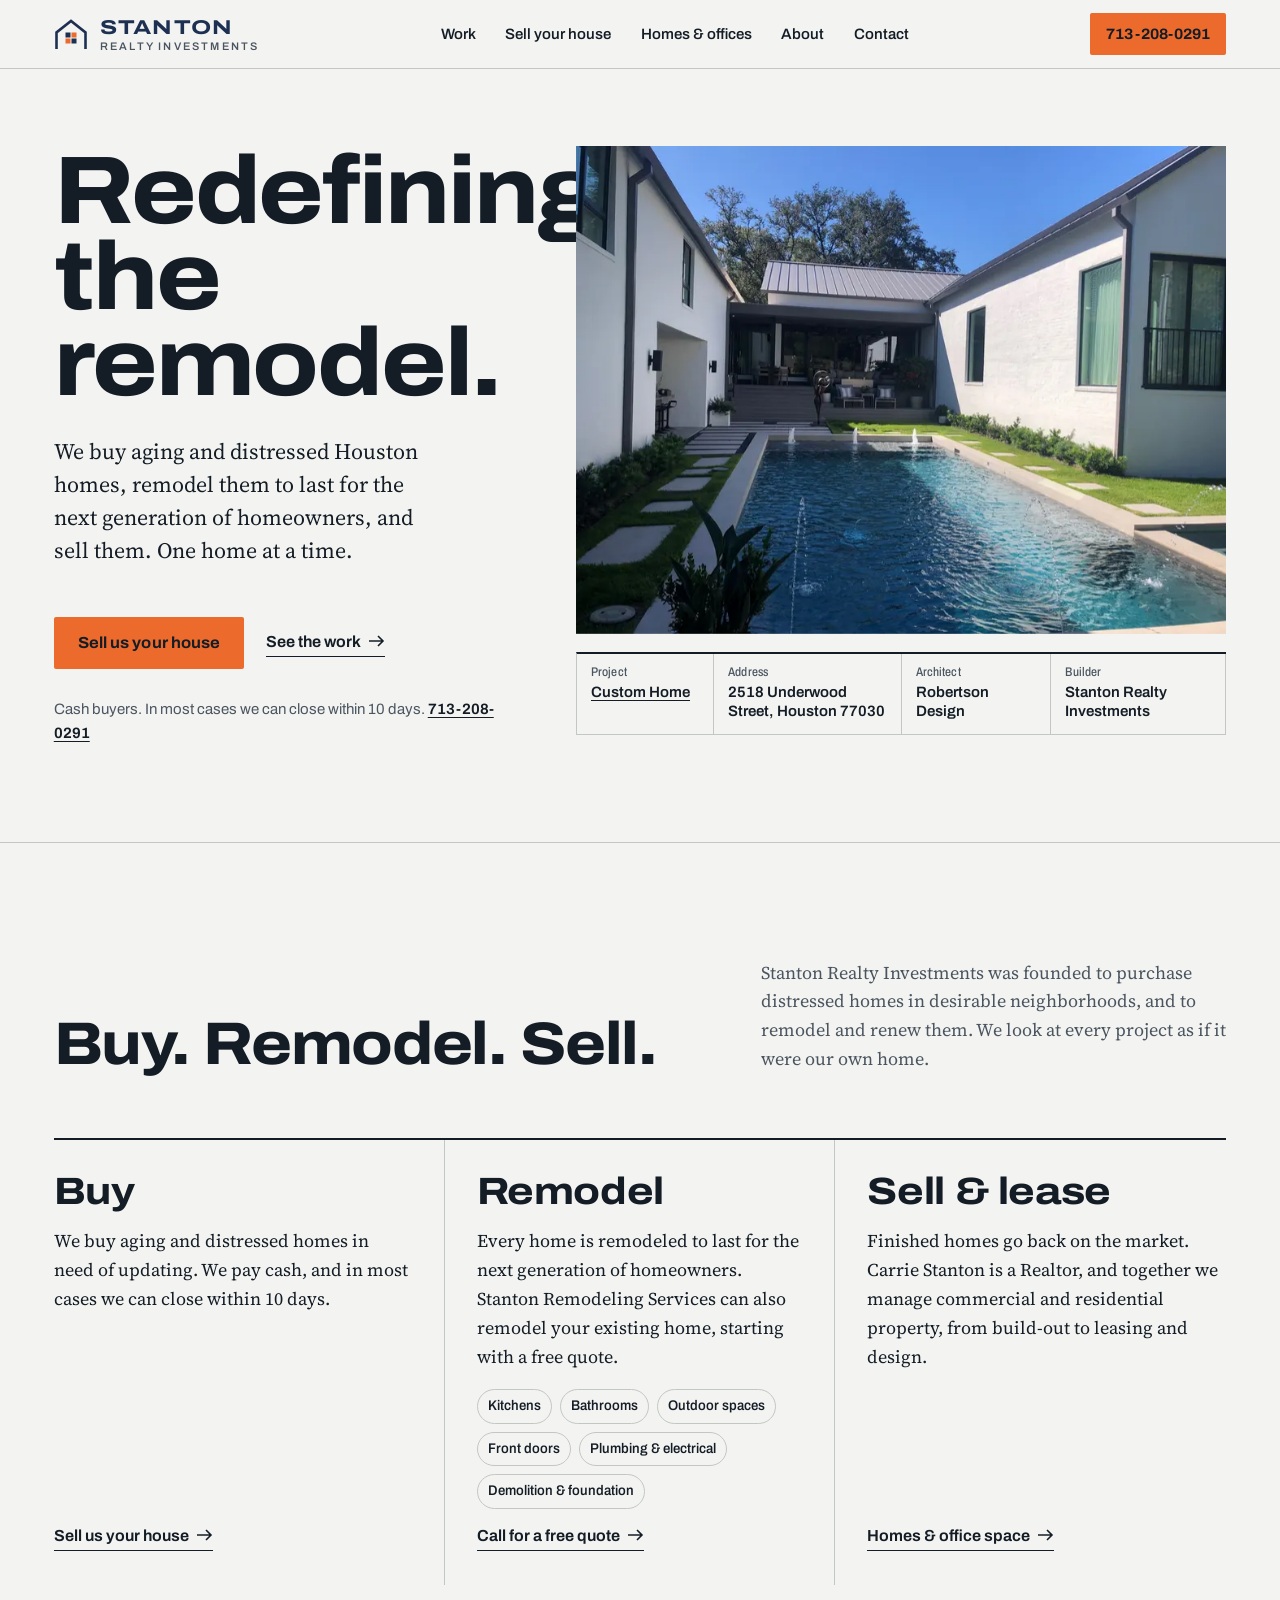
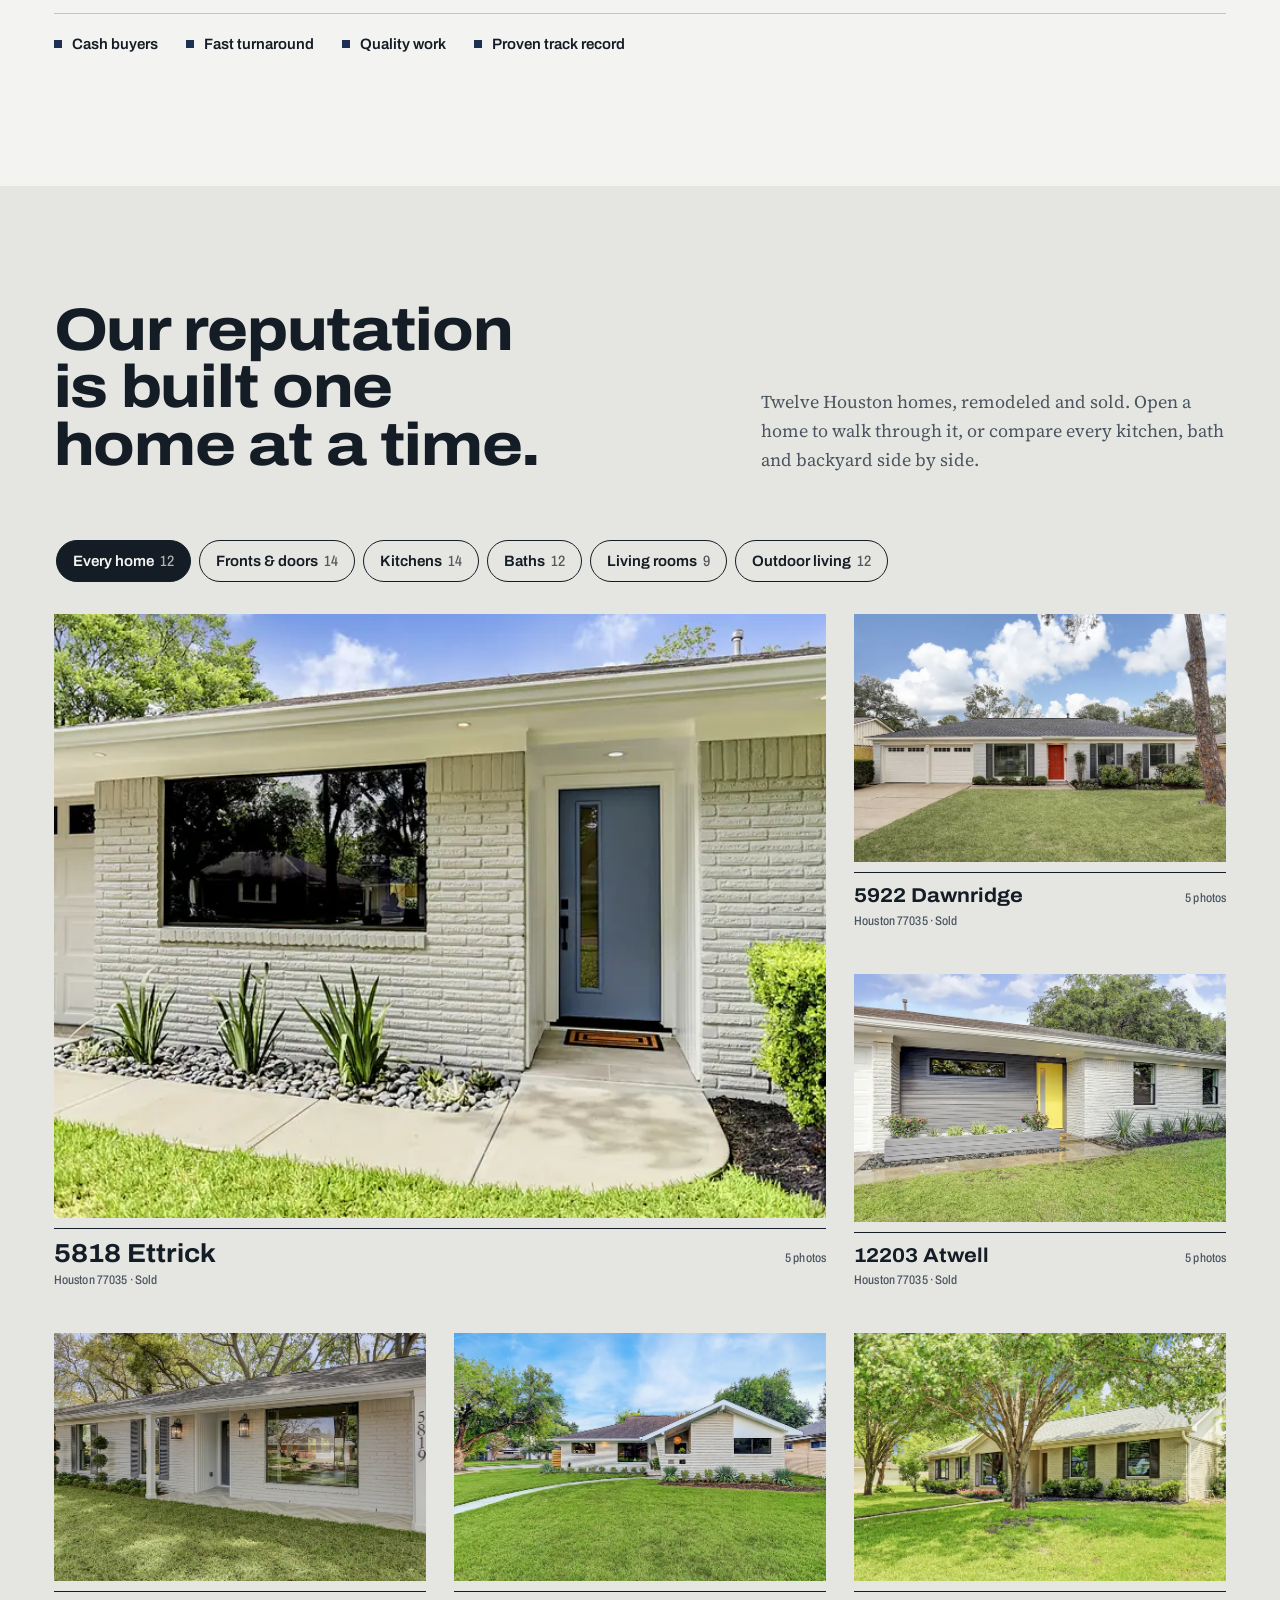
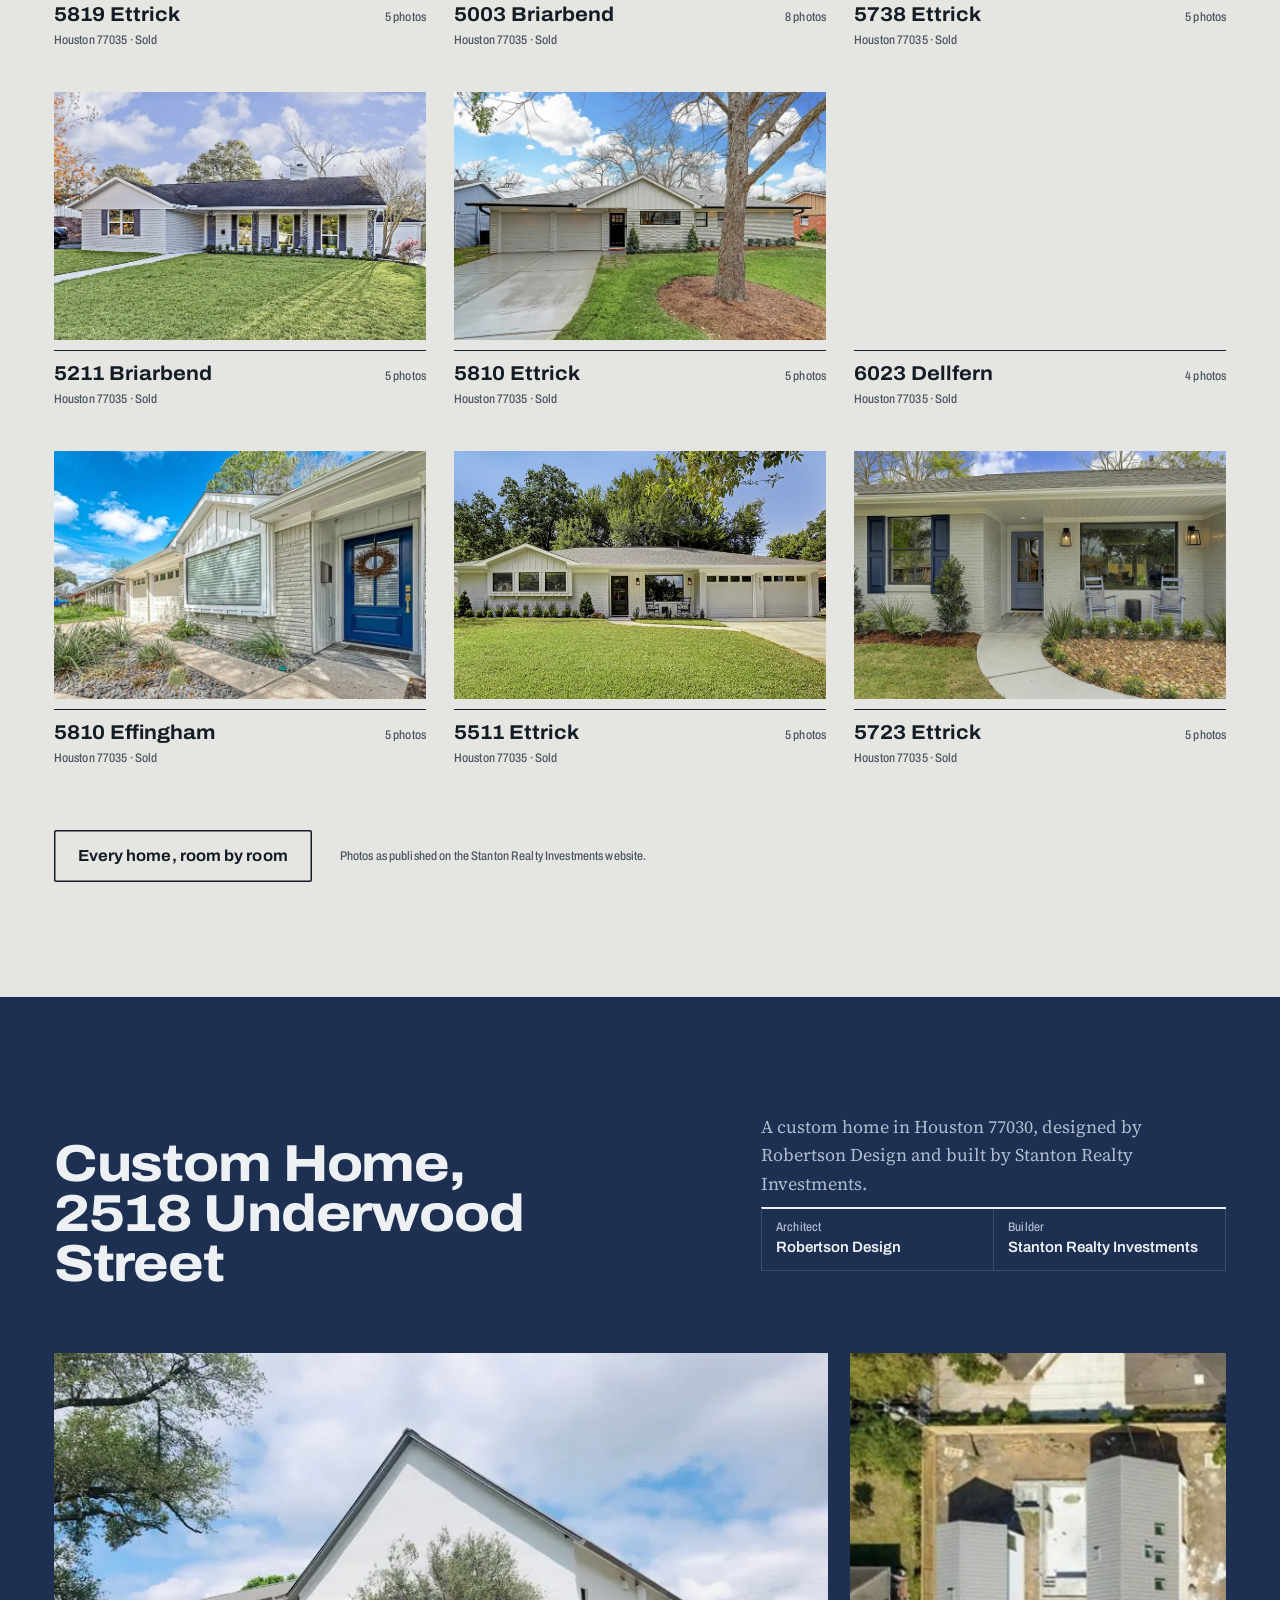
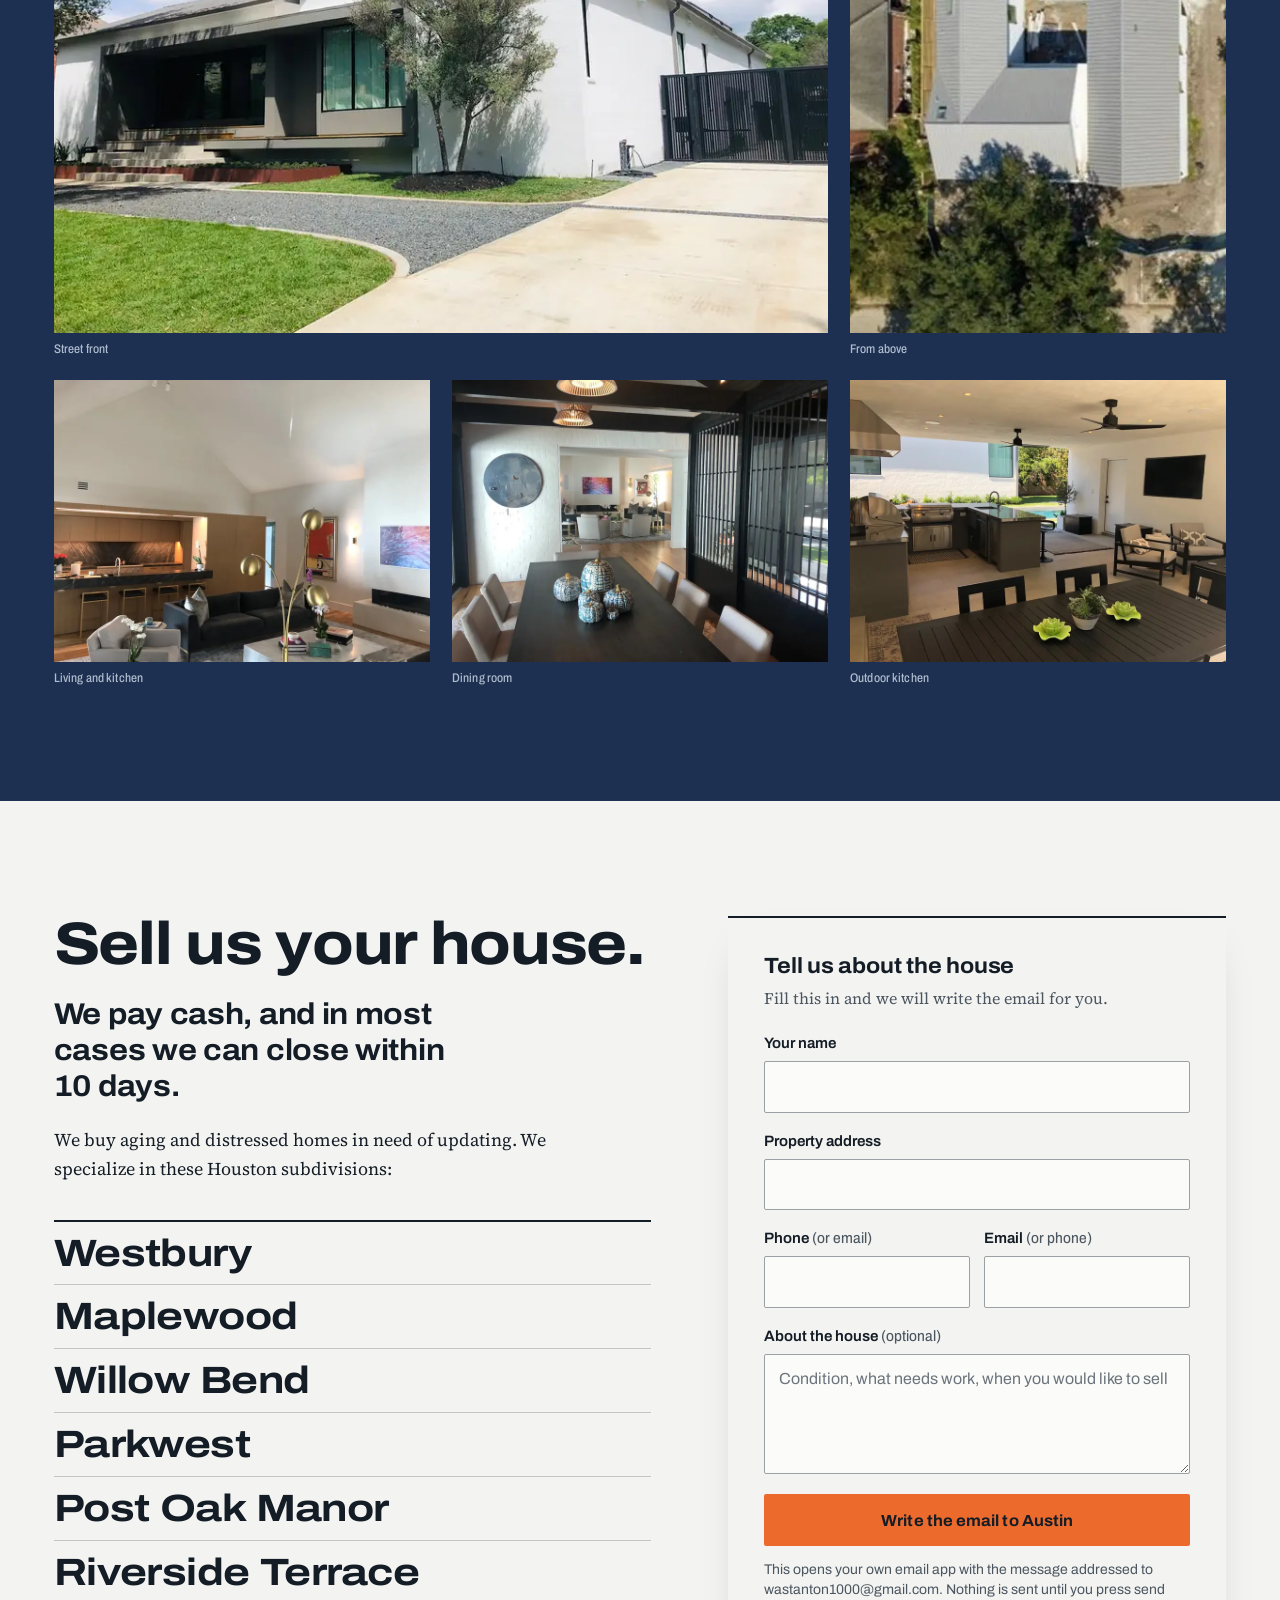
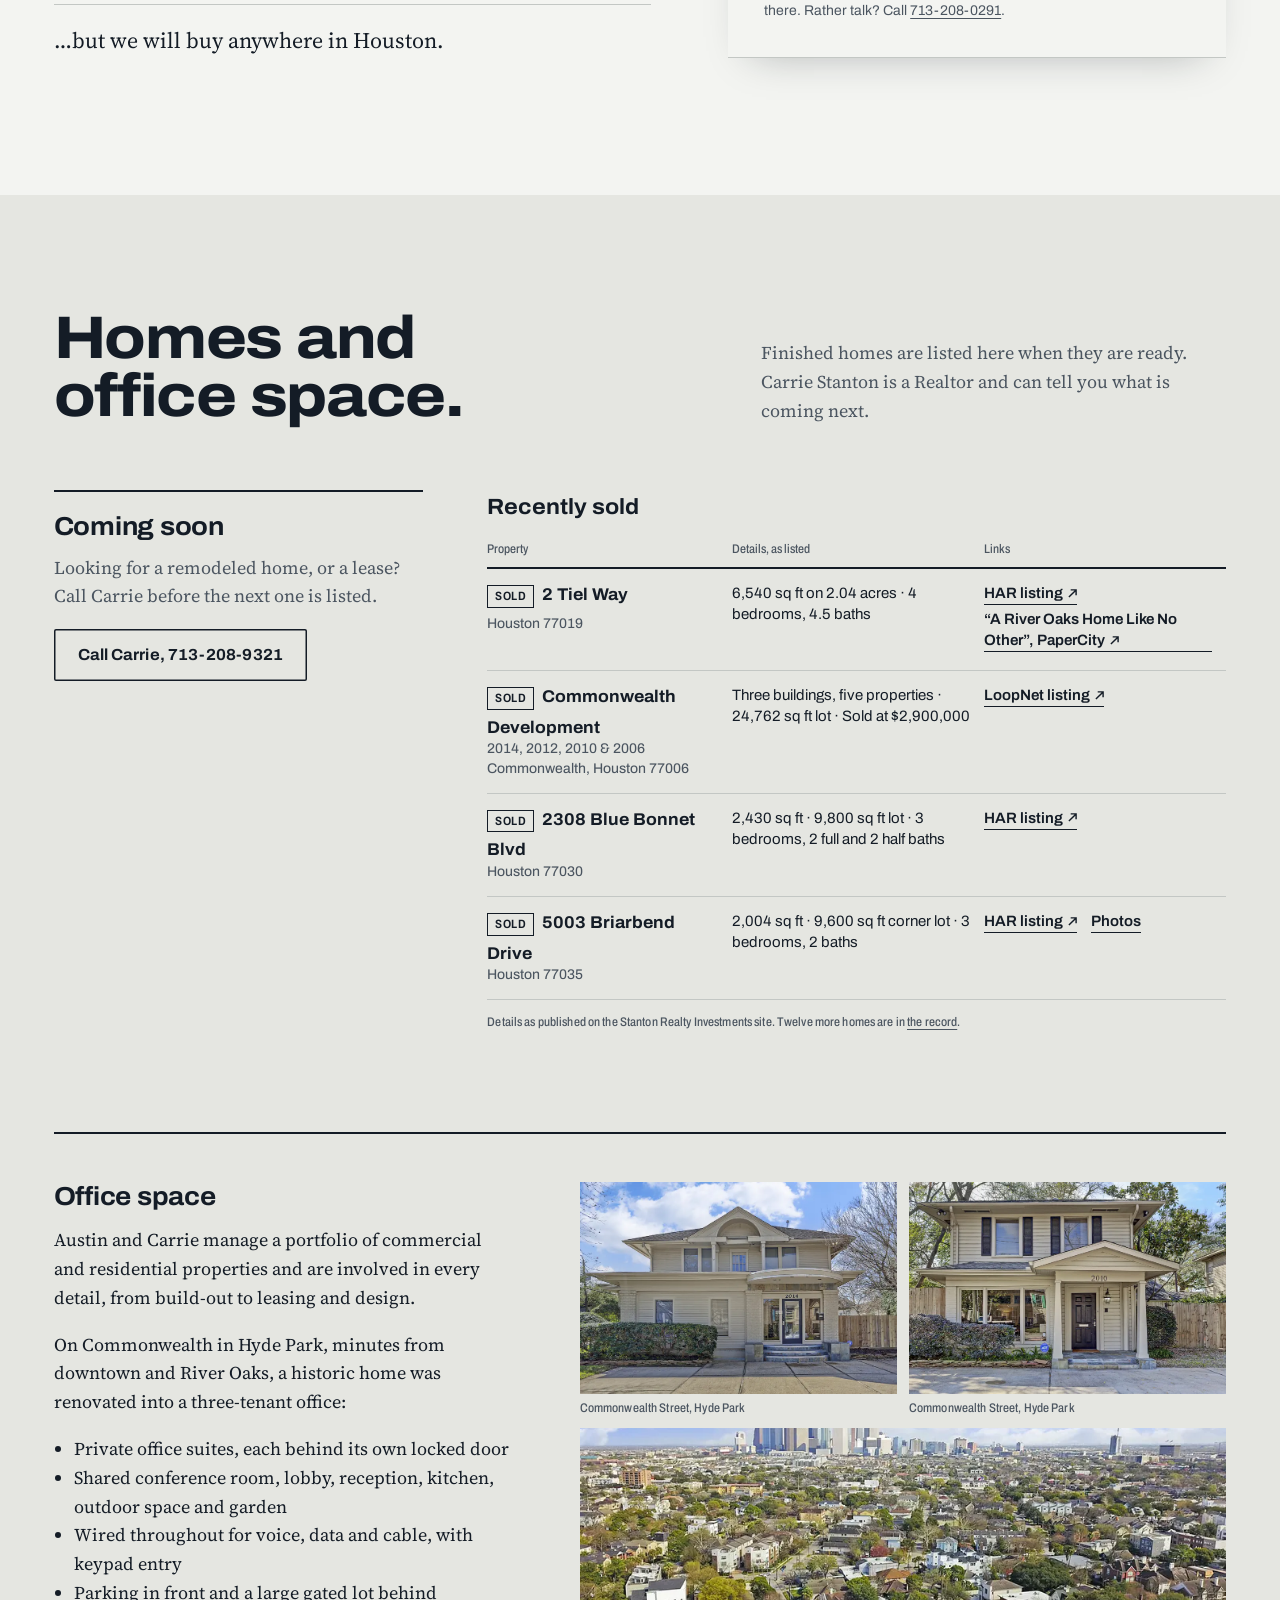
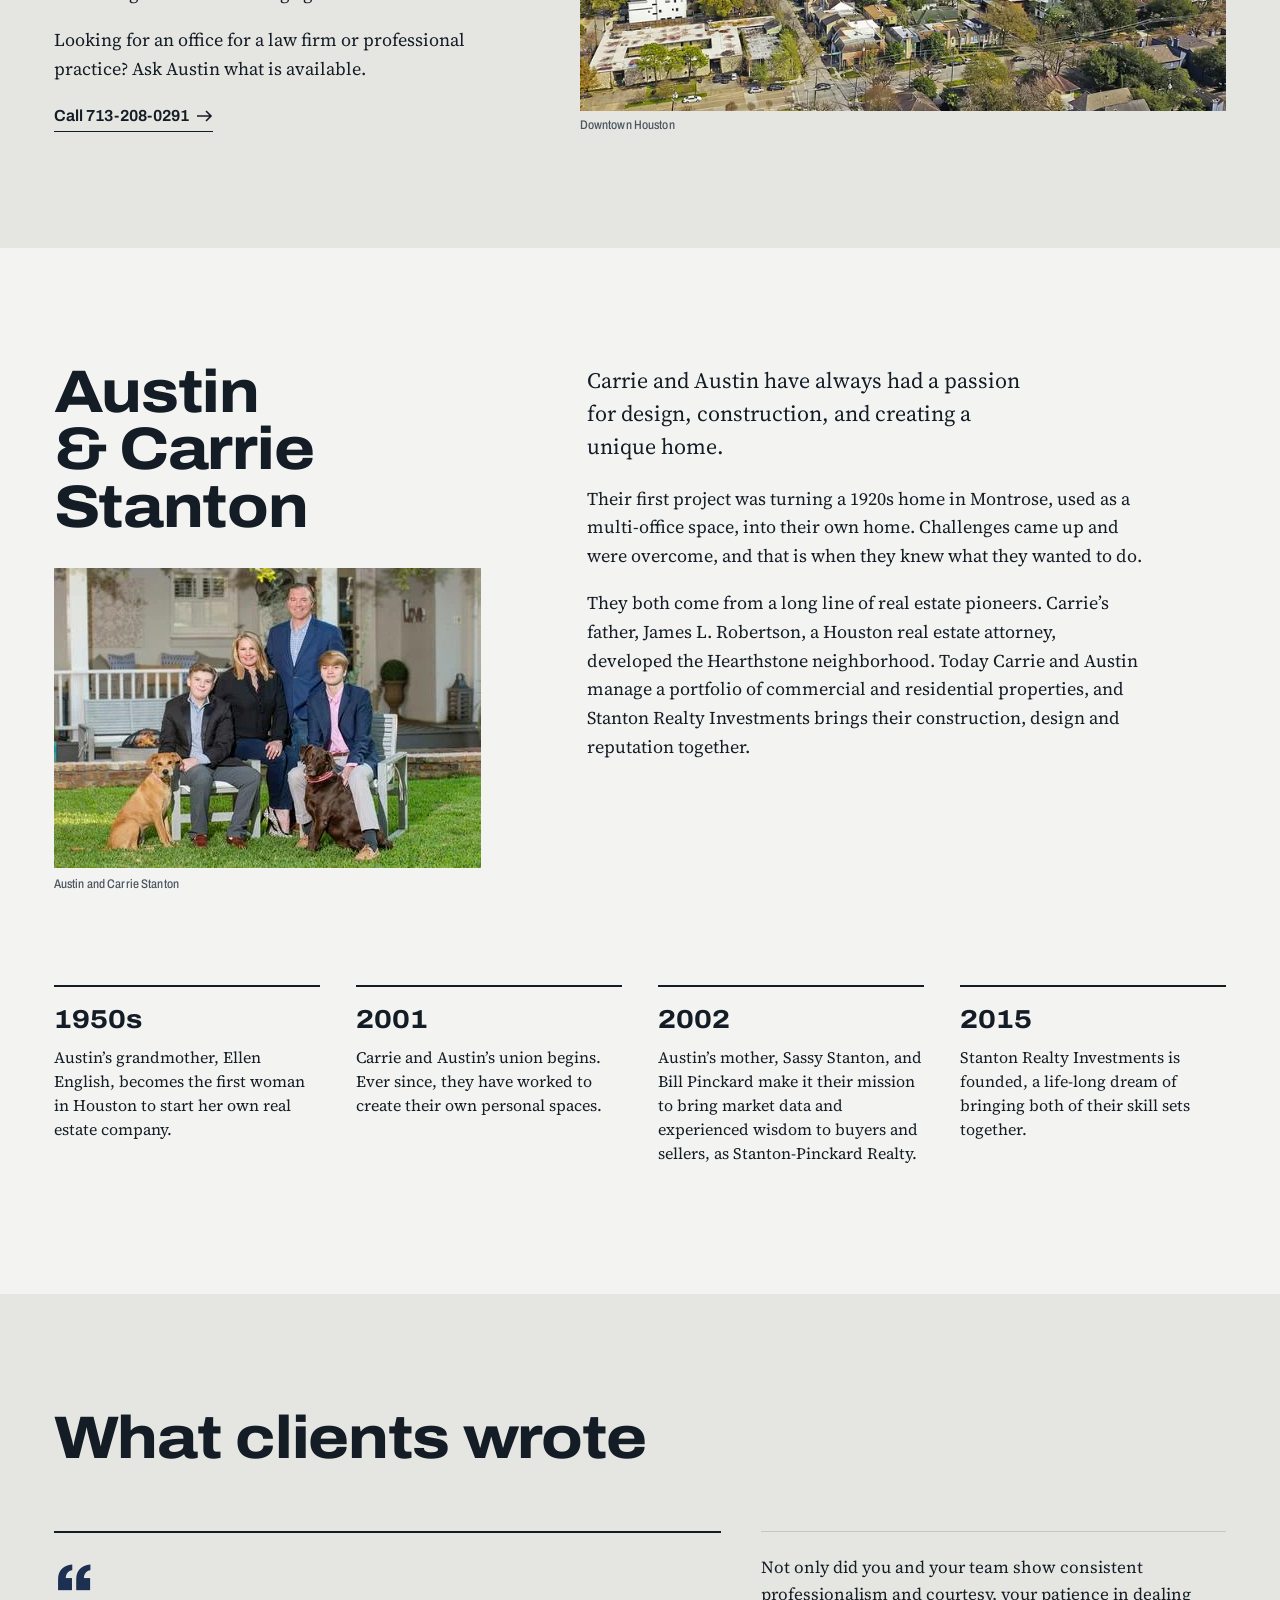
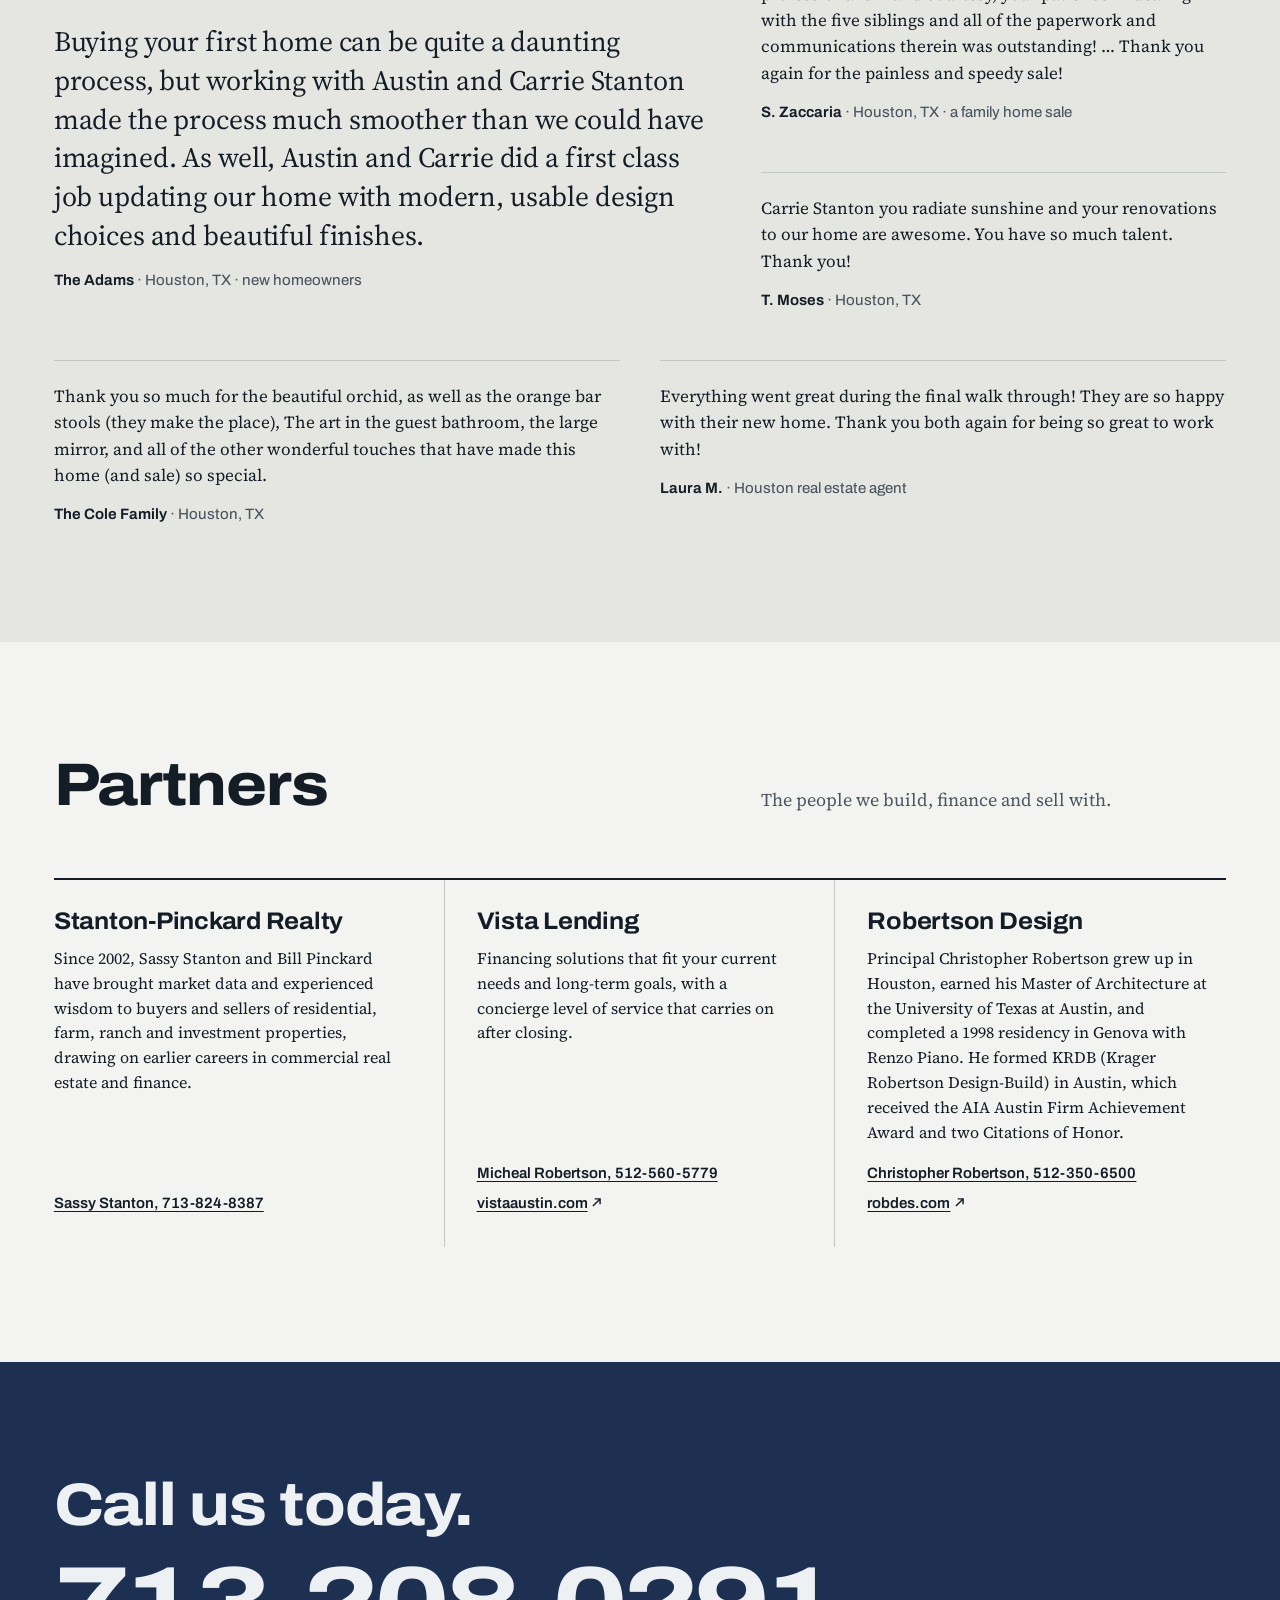
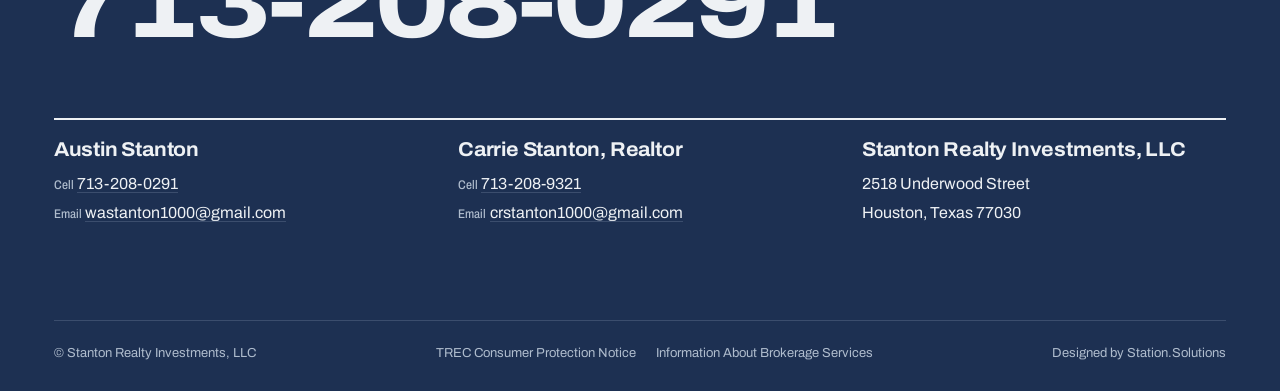
==== commit 501046db: "v2 'Dusk Edition' lookbook direction; relabel 5723 Ettrick bedroom photo" ====
--- a/index.html
+++ b/index.html
@@ -154,7 +154,7 @@
       <h2 id="work-h">Our reputation is built one home at a time.</h2>
       <p>Twelve Houston homes, remodeled and sold. Open a home to walk through it, or compare every kitchen, bath and backyard side by side.</p>
     </div>
-    <div class="filters" role="group" aria-label="Show the work by room"><button class="filter" type="button" data-room="all" aria-pressed="true" data-announce="Showing every home: 12 homes">Every home<span class="n">12</span></button><button class="filter" type="button" data-room="front" aria-pressed="false" data-announce="Showing fronts &amp; doors: 14 photos">Fronts &amp; doors<span class="n">14</span></button><button class="filter" type="button" data-room="kitchen" aria-pressed="false" data-announce="Showing kitchens: 14 photos">Kitchens<span class="n">14</span></button><button class="filter" type="button" data-room="bath" aria-pressed="false" data-announce="Showing baths: 12 photos">Baths<span class="n">12</span></button><button class="filter" type="button" data-room="living" aria-pressed="false" data-announce="Showing living rooms: 10 photos">Living rooms<span class="n">10</span></button><button class="filter" type="button" data-room="outdoor" aria-pressed="false" data-announce="Showing outdoor living: 12 photos">Outdoor living<span class="n">12</span></button></div>
+    <div class="filters" role="group" aria-label="Show the work by room"><button class="filter" type="button" data-room="all" aria-pressed="true" data-announce="Showing every home: 12 homes">Every home<span class="n">12</span></button><button class="filter" type="button" data-room="front" aria-pressed="false" data-announce="Showing fronts &amp; doors: 14 photos">Fronts &amp; doors<span class="n">14</span></button><button class="filter" type="button" data-room="kitchen" aria-pressed="false" data-announce="Showing kitchens: 14 photos">Kitchens<span class="n">14</span></button><button class="filter" type="button" data-room="bath" aria-pressed="false" data-announce="Showing baths: 12 photos">Baths<span class="n">12</span></button><button class="filter" type="button" data-room="living" aria-pressed="false" data-announce="Showing living rooms: 9 photos">Living rooms<span class="n">9</span></button><button class="filter" type="button" data-room="outdoor" aria-pressed="false" data-announce="Showing outdoor living: 12 photos">Outdoor living<span class="n">12</span></button></div>
     <p class="visually-hidden" id="work-live" aria-live="polite"></p>
     <div class="grid-work homes" id="work-grid"><a class="tile" href="work.html#5818-ettrick" data-open="5818-ettrick"><span class="ph"><img src="img/5818-ettrick-0-800.webp" srcset="img/5818-ettrick-0-800.webp 800w, img/5818-ettrick-0-1600.webp 1600w" sizes="(min-width: 900px) 62vw, 100vw" width="800" height="533" alt="Front of 5818 Ettrick, Houston 77035" loading="lazy" decoding="async"></span><span class="tile-meta"><span><span class="tile-addr">5818 Ettrick</span><span class="tile-sub label">Houston 77035 &middot; Sold</span></span><span class="label count">5 photos</span></span></a><a class="tile" href="work.html#5922-dawnridge" data-open="5922-dawnridge"><span class="ph"><img src="img/5922-dawnridge-0-800.webp" srcset="img/5922-dawnridge-0-800.webp 800w, img/5922-dawnridge-0-1600.webp 1600w" sizes="(min-width: 900px) 30vw, 50vw" width="800" height="533" alt="Front of 5922 Dawnridge, Houston 77035" loading="lazy" decoding="async"></span><span class="tile-meta"><span><span class="tile-addr">5922 Dawnridge</span><span class="tile-sub label">Houston 77035 &middot; Sold</span></span><span class="label count">5 photos</span></span></a><a class="tile" href="work.html#12203-atwell" data-open="12203-atwell"><span class="ph"><img src="img/12203-atwell-0-800.webp" srcset="img/12203-atwell-0-800.webp 800w, img/12203-atwell-0-1600.webp 1600w" sizes="(min-width: 900px) 30vw, 50vw" width="800" height="533" alt="Front of 12203 Atwell, Houston 77035" loading="lazy" decoding="async"></span><span class="tile-meta"><span><span class="tile-addr">12203 Atwell</span><span class="tile-sub label">Houston 77035 &middot; Sold</span></span><span class="label count">5 photos</span></span></a><a class="tile" href="work.html#5819-ettrick" data-open="5819-ettrick"><span class="ph"><img src="img/5819-ettrick-0-800.webp" srcset="img/5819-ettrick-0-800.webp 800w, img/5819-ettrick-0-1600.webp 1600w" sizes="(min-width: 900px) 30vw, 50vw" width="800" height="533" alt="Front of 5819 Ettrick, Houston 77035" loading="lazy" decoding="async"></span><span class="tile-meta"><span><span class="tile-addr">5819 Ettrick</span><span class="tile-sub label">Houston 77035 &middot; Sold</span></span><span class="label count">5 photos</span></span></a><a class="tile" href="work.html#5003-briarbend" data-open="5003-briarbend"><span class="ph"><img src="img/5003-briarbend-0-800.webp" srcset="img/5003-briarbend-0-800.webp 800w, img/5003-briarbend-0-1600.webp 1600w" sizes="(min-width: 900px) 30vw, 50vw" width="800" height="533" alt="Front of 5003 Briarbend, Houston 77035" loading="lazy" decoding="async"></span><span class="tile-meta"><span><span class="tile-addr">5003 Briarbend</span><span class="tile-sub label">Houston 77035 &middot; Sold</span></span><span class="label count">8 photos</span></span></a><a class="tile" href="work.html#5738-ettrick" data-open="5738-ettrick"><span class="ph"><img src="img/5738-ettrick-0-800.webp" srcset="img/5738-ettrick-0-800.webp 800w, img/5738-ettrick-0-1600.webp 1600w" sizes="(min-width: 900px) 30vw, 50vw" width="800" height="533" alt="Front of 5738 Ettrick, Houston 77035" loading="lazy" decoding="async"></span><span class="tile-meta"><span><span class="tile-addr">5738 Ettrick</span><span class="tile-sub label">Houston 77035 &middot; Sold</span></span><span class="label count">5 photos</span></span></a><a class="tile" href="work.html#5211-briarbend" data-open="5211-briarbend"><span class="ph"><img src="img/5211-briarbend-0-800.webp" srcset="img/5211-briarbend-0-800.webp 800w, img/5211-briarbend-0-1600.webp 1600w" sizes="(min-width: 900px) 30vw, 50vw" width="800" height="533" alt="Front of 5211 Briarbend, Houston 77035" loading="lazy" decoding="async"></span><span class="tile-meta"><span><span class="tile-addr">5211 Briarbend</span><span class="tile-sub label">Houston 77035 &middot; Sold</span></span><span class="label count">5 photos</span></span></a><a class="tile" href="work.html#5810-ettrick" data-open="5810-ettrick"><span class="ph"><img src="img/5810-ettrick-0-800.webp" srcset="img/5810-ettrick-0-800.webp 800w, img/5810-ettrick-0-1600.webp 1024w" sizes="(min-width: 900px) 30vw, 50vw" width="800" height="533" alt="Front of 5810 Ettrick, Houston 77035" loading="lazy" decoding="async"></span><span class="tile-meta"><span><span class="tile-addr">5810 Ettrick</span><span class="tile-sub label">Houston 77035 &middot; Sold</span></span><span class="label count">5 photos</span></span></a><a class="tile" href="work.html#6023-dellfern" data-open="6023-dellfern"><span class="ph"><img src="img/6023-dellfern-0-800.webp" srcset="img/6023-dellfern-0-800.webp 800w, img/6023-dellfern-0-1600.webp 1600w" sizes="(min-width: 900px) 30vw, 50vw" width="800" height="532" alt="Front of 6023 Dellfern, Houston 77035" loading="lazy" decoding="async"></span><span class="tile-meta"><span><span class="tile-addr">6023 Dellfern</span><span class="tile-sub label">Houston 77035 &middot; Sold</span></span><span class="label count">4 photos</span></span></a><a class="tile" href="work.html#5810-effingham" data-open="5810-effingham"><span class="ph"><img src="img/5810-effingham-0-800.webp" srcset="img/5810-effingham-0-800.webp 800w, img/5810-effingham-0-1600.webp 1024w" sizes="(min-width: 900px) 30vw, 50vw" width="800" height="534" alt="Front of 5810 Effingham, Houston 77035" loading="lazy" decoding="async"></span><span class="tile-meta"><span><span class="tile-addr">5810 Effingham</span><span class="tile-sub label">Houston 77035 &middot; Sold</span></span><span class="label count">5 photos</span></span></a><a class="tile" href="work.html#5511-ettrick" data-open="5511-ettrick"><span class="ph"><img src="img/5511-ettrick-0-800.webp" srcset="img/5511-ettrick-0-800.webp 800w, img/5511-ettrick-0-1600.webp 1024w" sizes="(min-width: 900px) 30vw, 50vw" width="800" height="483" alt="Front of 5511 Ettrick, Houston 77035" loading="lazy" decoding="async"></span><span class="tile-meta"><span><span class="tile-addr">5511 Ettrick</span><span class="tile-sub label">Houston 77035 &middot; Sold</span></span><span class="label count">5 photos</span></span></a><a class="tile" href="work.html#5723-ettrick" data-open="5723-ettrick"><span class="ph"><img src="img/5723-ettrick-0-800.webp" srcset="img/5723-ettrick-0-800.webp 800w, img/5723-ettrick-0-1600.webp 1024w" sizes="(min-width: 900px) 30vw, 50vw" width="800" height="534" alt="Front of 5723 Ettrick, Houston 77035" loading="lazy" decoding="async"></span><span class="tile-meta"><span><span class="tile-addr">5723 Ettrick</span><span class="tile-sub label">Houston 77035 &middot; Sold</span></span><span class="label count">5 photos</span></span></a></div>
     <div class="work-foot">
@@ -351,7 +351,7 @@
   </div>
   <div><p class="v-cap"></p><div class="v-strip"></div></div>
 </dialog>
-<script type="application/json" id="work-data">{"projects":[{"slug":"5818-ettrick","addr":"5818 Ettrick","zip":"77035","har":"https://www.har.com/5818-ettrick-drive/sold_84006726","photos":[{"s800":"img/5818-ettrick-0-800.webp","s1600":"img/5818-ettrick-0-1600.webp","w800":800,"h800":533,"w1600":1600,"h1600":1067,"key":"front","room":"Front of house","alt":"Front of house at 5818 Ettrick, Houston 77035"},{"s800":"img/5818-ettrick-1-800.webp","s1600":"img/5818-ettrick-1-1600.webp","w800":800,"h800":533,"w1600":1600,"h1600":1067,"key":"kitchen","room":"Kitchen","alt":"Kitchen at 5818 Ettrick, Houston 77035"},{"s800":"img/5818-ettrick-2-800.webp","s1600":"img/5818-ettrick-2-1600.webp","w800":800,"h800":533,"w1600":1600,"h1600":1067,"key":"living","room":"Living room","alt":"Living room at 5818 Ettrick, Houston 77035"},{"s800":"img/5818-ettrick-3-800.webp","s1600":"img/5818-ettrick-3-1600.webp","w800":800,"h800":533,"w1600":1600,"h1600":1067,"key":"outdoor","room":"Outdoor living","alt":"Outdoor living at 5818 Ettrick, Houston 77035"},{"s800":"img/5818-ettrick-4-800.webp","s1600":"img/5818-ettrick-4-1600.webp","w800":800,"h800":600,"w1600":1440,"h1600":1080,"key":"outdoor","room":"Outdoor living","alt":"Outdoor living at 5818 Ettrick, Houston 77035"}]},{"slug":"5922-dawnridge","addr":"5922 Dawnridge","zip":"77035","har":"https://www.har.com/5922-dawnridge-dr/sold_99470034","photos":[{"s800":"img/5922-dawnridge-0-800.webp","s1600":"img/5922-dawnridge-0-1600.webp","w800":800,"h800":533,"w1600":1600,"h1600":1067,"key":"front","room":"Front of house","alt":"Front of house at 5922 Dawnridge, Houston 77035"},{"s800":"img/5922-dawnridge-1-800.webp","s1600":"img/5922-dawnridge-1-1600.webp","w800":800,"h800":533,"w1600":1600,"h1600":1065,"key":"living","room":"Living room","alt":"Living room at 5922 Dawnridge, Houston 77035"},{"s800":"img/5922-dawnridge-2-800.webp","s1600":"img/5922-dawnridge-2-1600.webp","w800":800,"h800":533,"w1600":1600,"h1600":1066,"key":"kitchen","room":"Kitchen","alt":"Kitchen at 5922 Dawnridge, Houston 77035"},{"s800":"img/5922-dawnridge-3-800.webp","s1600":"img/5922-dawnridge-3-1600.webp","w800":800,"h800":532,"w1600":1600,"h1600":1064,"key":"bath","room":"Bath","alt":"Bath at 5922 Dawnridge, Houston 77035"},{"s800":"img/5922-dawnridge-4-800.webp","s1600":"img/5922-dawnridge-4-1600.webp","w800":800,"h800":533,"w1600":1600,"h1600":1067,"key":"outdoor","room":"Outdoor living","alt":"Outdoor living at 5922 Dawnridge, Houston 77035"}]},{"slug":"12203-atwell","addr":"12203 Atwell","zip":"77035","har":"https://www.har.com/homedetail/12203-atwell-dr-houston-tx-77035/11870845","photos":[{"s800":"img/12203-atwell-0-800.webp","s1600":"img/12203-atwell-0-1600.webp","w800":800,"h800":533,"w1600":1600,"h1600":1067,"key":"front","room":"Front of house","alt":"Front of house at 12203 Atwell, Houston 77035"},{"s800":"img/12203-atwell-1-800.webp","s1600":"img/12203-atwell-1-1600.webp","w800":800,"h800":533,"w1600":1600,"h1600":1067,"key":"kitchen","room":"Kitchen","alt":"Kitchen at 12203 Atwell, Houston 77035"},{"s800":"img/12203-atwell-2-800.webp","s1600":"img/12203-atwell-2-1600.webp","w800":800,"h800":533,"w1600":1600,"h1600":1067,"key":"living","room":"Living room","alt":"Living room at 12203 Atwell, Houston 77035"},{"s800":"img/12203-atwell-3-800.webp","s1600":"img/12203-atwell-3-1600.webp","w800":800,"h800":533,"w1600":1600,"h1600":1067,"key":"bath","room":"Bath","alt":"Bath at 12203 Atwell, Houston 77035"},{"s800":"img/12203-atwell-4-800.webp","s1600":"img/12203-atwell-4-1600.webp","w800":800,"h800":533,"w1600":1600,"h1600":1067,"key":"outdoor","room":"Outdoor living","alt":"Outdoor living at 12203 Atwell, Houston 77035"}]},{"slug":"5819-ettrick","addr":"5819 Ettrick","zip":"77035","har":"https://www.har.com/5819-ettrick-drive/sold_92174439","photos":[{"s800":"img/5819-ettrick-0-800.webp","s1600":"img/5819-ettrick-0-1600.webp","w800":800,"h800":533,"w1600":1600,"h1600":1065,"key":"front","room":"Front of house","alt":"Front of house at 5819 Ettrick, Houston 77035"},{"s800":"img/5819-ettrick-1-800.webp","s1600":"img/5819-ettrick-1-1600.webp","w800":800,"h800":533,"w1600":1600,"h1600":1067,"key":"living","room":"Living room","alt":"Living room at 5819 Ettrick, Houston 77035"},{"s800":"img/5819-ettrick-2-800.webp","s1600":"img/5819-ettrick-2-1600.webp","w800":800,"h800":534,"w1600":1600,"h1600":1067,"key":"kitchen","room":"Kitchen","alt":"Kitchen at 5819 Ettrick, Houston 77035"},{"s800":"img/5819-ettrick-3-800.webp","s1600":"img/5819-ettrick-3-1600.webp","w800":800,"h800":534,"w1600":1600,"h1600":1067,"key":"bath","room":"Bath","alt":"Bath at 5819 Ettrick, Houston 77035"},{"s800":"img/5819-ettrick-4-800.webp","s1600":"img/5819-ettrick-4-1600.webp","w800":800,"h800":533,"w1600":1600,"h1600":1067,"key":"outdoor","room":"Outdoor living","alt":"Outdoor living at 5819 Ettrick, Houston 77035"}]},{"slug":"5003-briarbend","addr":"5003 Briarbend","zip":"77035","har":"https://www.har.com/homedetail/5003-briarbend-dr-houston-tx-77035/3241283","photos":[{"s800":"img/5003-briarbend-0-800.webp","s1600":"img/5003-briarbend-0-1600.webp","w800":800,"h800":533,"w1600":1600,"h1600":1067,"key":"front","room":"Front of house","alt":"Front of house at 5003 Briarbend, Houston 77035"},{"s800":"img/5003-briarbend-1-800.webp","s1600":"img/5003-briarbend-1-1600.webp","w800":800,"h800":533,"w1600":1600,"h1600":1067,"key":"front","room":"Front of house","alt":"Front of house at 5003 Briarbend, Houston 77035"},{"s800":"img/5003-briarbend-2-800.webp","s1600":"img/5003-briarbend-2-1600.webp","w800":800,"h800":533,"w1600":1600,"h1600":1067,"key":"living","room":"Living room","alt":"Living room at 5003 Briarbend, Houston 77035"},{"s800":"img/5003-briarbend-3-800.webp","s1600":"img/5003-briarbend-3-1600.webp","w800":800,"h800":533,"w1600":1600,"h1600":1067,"key":"kitchen","room":"Kitchen","alt":"Kitchen at 5003 Briarbend, Houston 77035"},{"s800":"img/5003-briarbend-4-800.webp","s1600":"img/5003-briarbend-4-1600.webp","w800":800,"h800":533,"w1600":1600,"h1600":1067,"key":"living","room":"Living room","alt":"Living room at 5003 Briarbend, Houston 77035"},{"s800":"img/5003-briarbend-5-800.webp","s1600":"img/5003-briarbend-5-1600.webp","w800":800,"h800":533,"w1600":1600,"h1600":1067,"key":"bath","room":"Bath","alt":"Bath at 5003 Briarbend, Houston 77035"},{"s800":"img/5003-briarbend-6-800.webp","s1600":"img/5003-briarbend-6-1600.webp","w800":800,"h800":533,"w1600":1600,"h1600":1067,"key":"bath","room":"Bath","alt":"Bath at 5003 Briarbend, Houston 77035"},{"s800":"img/5003-briarbend-7-800.webp","s1600":"img/5003-briarbend-7-1600.webp","w800":800,"h800":533,"w1600":1600,"h1600":1067,"key":"outdoor","room":"Outdoor living","alt":"Outdoor living at 5003 Briarbend, Houston 77035"}]},{"slug":"5738-ettrick","addr":"5738 Ettrick","zip":"77035","har":"https://www.har.com/5738-ettrick-dr/sale_9058768","photos":[{"s800":"img/5738-ettrick-0-800.webp","s1600":"img/5738-ettrick-0-1600.webp","w800":800,"h800":533,"w1600":1600,"h1600":1067,"key":"front","room":"Front of house","alt":"Front of house at 5738 Ettrick, Houston 77035"},{"s800":"img/5738-ettrick-1-800.webp","s1600":"img/5738-ettrick-1-1600.webp","w800":800,"h800":533,"w1600":1600,"h1600":1067,"key":"kitchen","room":"Kitchen","alt":"Kitchen at 5738 Ettrick, Houston 77035"},{"s800":"img/5738-ettrick-2-800.webp","s1600":"img/5738-ettrick-2-1600.webp","w800":800,"h800":533,"w1600":1600,"h1600":1067,"key":"kitchen","room":"Kitchen","alt":"Kitchen at 5738 Ettrick, Houston 77035"},{"s800":"img/5738-ettrick-3-800.webp","s1600":"img/5738-ettrick-3-1600.webp","w800":800,"h800":533,"w1600":1600,"h1600":1067,"key":"bath","room":"Bath","alt":"Bath at 5738 Ettrick, Houston 77035"},{"s800":"img/5738-ettrick-4-800.webp","s1600":"img/5738-ettrick-4-1600.webp","w800":800,"h800":533,"w1600":1600,"h1600":1067,"key":"outdoor","room":"Outdoor living","alt":"Outdoor living at 5738 Ettrick, Houston 77035"}]},{"slug":"5211-briarbend","addr":"5211 Briarbend","zip":"77035","har":"https://www.har.com/5211-briarbend-drive/sold_7630163","photos":[{"s800":"img/5211-briarbend-0-800.webp","s1600":"img/5211-briarbend-0-1600.webp","w800":800,"h800":533,"w1600":1600,"h1600":1067,"key":"front","room":"Front of house","alt":"Front of house at 5211 Briarbend, Houston 77035"},{"s800":"img/5211-briarbend-1-800.webp","s1600":"img/5211-briarbend-1-1600.webp","w800":800,"h800":533,"w1600":1600,"h1600":1067,"key":"living","room":"Living room","alt":"Living room at 5211 Briarbend, Houston 77035"},{"s800":"img/5211-briarbend-2-800.webp","s1600":"img/5211-briarbend-2-1600.webp","w800":800,"h800":533,"w1600":1600,"h1600":1067,"key":"kitchen","room":"Kitchen","alt":"Kitchen at 5211 Briarbend, Houston 77035"},{"s800":"img/5211-briarbend-3-800.webp","s1600":"img/5211-briarbend-3-1600.webp","w800":800,"h800":533,"w1600":1600,"h1600":1067,"key":"outdoor","room":"Outdoor living","alt":"Outdoor living at 5211 Briarbend, Houston 77035"},{"s800":"img/5211-briarbend-4-800.webp","s1600":"img/5211-briarbend-4-1600.webp","w800":800,"h800":533,"w1600":1600,"h1600":1067,"key":"bath","room":"Bath","alt":"Bath at 5211 Briarbend, Houston 77035"}]},{"slug":"5810-ettrick","addr":"5810 Ettrick","zip":"77035","har":"https://www.har.com/homedetail/5810-ettrick-dr-houston-tx-77035/3256263","photos":[{"s800":"img/5810-ettrick-0-800.webp","s1600":"img/5810-ettrick-0-1600.webp","w800":800,"h800":533,"w1600":1024,"h1600":682,"key":"front","room":"Front of house","alt":"Front of house at 5810 Ettrick, Houston 77035"},{"s800":"img/5810-ettrick-1-800.webp","s1600":"img/5810-ettrick-1-1600.webp","w800":800,"h800":534,"w1600":1600,"h1600":1067,"key":"living","room":"Living room","alt":"Living room at 5810 Ettrick, Houston 77035"},{"s800":"img/5810-ettrick-2-800.webp","s1600":"img/5810-ettrick-2-1600.webp","w800":800,"h800":533,"w1600":1600,"h1600":1067,"key":"kitchen","room":"Kitchen","alt":"Kitchen at 5810 Ettrick, Houston 77035"},{"s800":"img/5810-ettrick-3-800.webp","s1600":"img/5810-ettrick-3-1600.webp","w800":800,"h800":533,"w1600":1600,"h1600":1067,"key":"bath","room":"Bath","alt":"Bath at 5810 Ettrick, Houston 77035"},{"s800":"img/5810-ettrick-4-800.webp","s1600":"img/5810-ettrick-4-1600.webp","w800":800,"h800":533,"w1600":1600,"h1600":1067,"key":"bath","room":"Bath","alt":"Bath at 5810 Ettrick, Houston 77035"}]},{"slug":"6023-dellfern","addr":"6023 Dellfern","zip":"77035","har":"https://www.har.com/homedetail/6023-dellfern-dr-houston-tx-77035/3260255","photos":[{"s800":"img/6023-dellfern-0-800.webp","s1600":"img/6023-dellfern-0-1600.webp","w800":800,"h800":532,"w1600":1600,"h1600":1065,"key":"front","room":"Front of house","alt":"Front of house at 6023 Dellfern, Houston 77035"},{"s800":"img/6023-dellfern-1-800.webp","s1600":"img/6023-dellfern-1-1600.webp","w800":800,"h800":532,"w1600":1600,"h1600":1065,"key":"kitchen","room":"Kitchen","alt":"Kitchen at 6023 Dellfern, Houston 77035"},{"s800":"img/6023-dellfern-2-800.webp","s1600":"img/6023-dellfern-2-1600.webp","w800":800,"h800":532,"w1600":1600,"h1600":1065,"key":"kitchen","room":"Kitchen","alt":"Kitchen at 6023 Dellfern, Houston 77035"},{"s800":"img/6023-dellfern-3-800.webp","s1600":"img/6023-dellfern-3-1600.webp","w800":800,"h800":532,"w1600":1600,"h1600":1065,"key":"outdoor","room":"Outdoor living","alt":"Outdoor living at 6023 Dellfern, Houston 77035"}]},{"slug":"5810-effingham","addr":"5810 Effingham","zip":"77035","har":null,"photos":[{"s800":"img/5810-effingham-0-800.webp","s1600":"img/5810-effingham-0-1600.webp","w800":800,"h800":534,"w1600":1024,"h1600":683,"key":"front","room":"Front of house","alt":"Front of house at 5810 Effingham, Houston 77035"},{"s800":"img/5810-effingham-1-800.webp","s1600":"img/5810-effingham-1-1600.webp","w800":800,"h800":534,"w1600":1600,"h1600":1067,"key":"kitchen","room":"Kitchen","alt":"Kitchen at 5810 Effingham, Houston 77035"},{"s800":"img/5810-effingham-2-800.webp","s1600":"img/5810-effingham-2-1600.webp","w800":800,"h800":533,"w1600":1024,"h1600":682,"key":"living","room":"Living room","alt":"Living room at 5810 Effingham, Houston 77035"},{"s800":"img/5810-effingham-3-800.webp","s1600":"img/5810-effingham-3-1600.webp","w800":800,"h800":533,"w1600":1024,"h1600":682,"key":"bath","room":"Bath","alt":"Bath at 5810 Effingham, Houston 77035"},{"s800":"img/5810-effingham-4-800.webp","s1600":"img/5810-effingham-4-1600.webp","w800":800,"h800":534,"w1600":1024,"h1600":683,"key":"outdoor","room":"Outdoor living","alt":"Outdoor living at 5810 Effingham, Houston 77035"}]},{"slug":"5511-ettrick","addr":"5511 Ettrick","zip":"77035","har":"https://www.har.com/5511-n-ettrick/sale_56133551","photos":[{"s800":"img/5511-ettrick-0-800.webp","s1600":"img/5511-ettrick-0-1600.webp","w800":800,"h800":483,"w1600":1024,"h1600":618,"key":"front","room":"Front of house","alt":"Front of house at 5511 Ettrick, Houston 77035"},{"s800":"img/5511-ettrick-1-800.webp","s1600":"img/5511-ettrick-1-1600.webp","w800":800,"h800":534,"w1600":1024,"h1600":683,"key":"front","room":"Front of house","alt":"Front of house at 5511 Ettrick, Houston 77035"},{"s800":"img/5511-ettrick-2-800.webp","s1600":"img/5511-ettrick-2-1600.webp","w800":800,"h800":534,"w1600":1024,"h1600":683,"key":"kitchen","room":"Kitchen","alt":"Kitchen at 5511 Ettrick, Houston 77035"},{"s800":"img/5511-ettrick-3-800.webp","s1600":"img/5511-ettrick-3-1600.webp","w800":800,"h800":534,"w1600":1024,"h1600":683,"key":"bath","room":"Bath","alt":"Bath at 5511 Ettrick, Houston 77035"},{"s800":"img/5511-ettrick-4-800.webp","s1600":"img/5511-ettrick-4-1600.webp","w800":800,"h800":534,"w1600":1024,"h1600":683,"key":"outdoor","room":"Outdoor living","alt":"Outdoor living at 5511 Ettrick, Houston 77035"}]},{"slug":"5723-ettrick","addr":"5723 Ettrick","zip":"77035","har":"https://www.har.com/5723-ettrick-dr/sale_64093870","photos":[{"s800":"img/5723-ettrick-0-800.webp","s1600":"img/5723-ettrick-0-1600.webp","w800":800,"h800":534,"w1600":1024,"h1600":683,"key":"front","room":"Front of house","alt":"Front of house at 5723 Ettrick, Houston 77035"},{"s800":"img/5723-ettrick-1-800.webp","s1600":"img/5723-ettrick-1-1600.webp","w800":800,"h800":534,"w1600":1024,"h1600":683,"key":"kitchen","room":"Kitchen","alt":"Kitchen at 5723 Ettrick, Houston 77035"},{"s800":"img/5723-ettrick-2-800.webp","s1600":"img/5723-ettrick-2-1600.webp","w800":800,"h800":534,"w1600":1024,"h1600":683,"key":"living","room":"Living room","alt":"Living room at 5723 Ettrick, Houston 77035"},{"s800":"img/5723-ettrick-3-800.webp","s1600":"img/5723-ettrick-3-1600.webp","w800":800,"h800":534,"w1600":1024,"h1600":683,"key":"bath","room":"Bath","alt":"Bath at 5723 Ettrick, Houston 77035"},{"s800":"img/5723-ettrick-4-800.webp","s1600":"img/5723-ettrick-4-1600.webp","w800":800,"h800":534,"w1600":1024,"h1600":683,"key":"outdoor","room":"Outdoor living","alt":"Outdoor living at 5723 Ettrick, Houston 77035"}]}]}</script>
+<script type="application/json" id="work-data">{"projects":[{"slug":"5818-ettrick","addr":"5818 Ettrick","zip":"77035","har":"https://www.har.com/5818-ettrick-drive/sold_84006726","photos":[{"s800":"img/5818-ettrick-0-800.webp","s1600":"img/5818-ettrick-0-1600.webp","w800":800,"h800":533,"w1600":1600,"h1600":1067,"key":"front","room":"Front of house","alt":"Front of house at 5818 Ettrick, Houston 77035"},{"s800":"img/5818-ettrick-1-800.webp","s1600":"img/5818-ettrick-1-1600.webp","w800":800,"h800":533,"w1600":1600,"h1600":1067,"key":"kitchen","room":"Kitchen","alt":"Kitchen at 5818 Ettrick, Houston 77035"},{"s800":"img/5818-ettrick-2-800.webp","s1600":"img/5818-ettrick-2-1600.webp","w800":800,"h800":533,"w1600":1600,"h1600":1067,"key":"living","room":"Living room","alt":"Living room at 5818 Ettrick, Houston 77035"},{"s800":"img/5818-ettrick-3-800.webp","s1600":"img/5818-ettrick-3-1600.webp","w800":800,"h800":533,"w1600":1600,"h1600":1067,"key":"outdoor","room":"Outdoor living","alt":"Outdoor living at 5818 Ettrick, Houston 77035"},{"s800":"img/5818-ettrick-4-800.webp","s1600":"img/5818-ettrick-4-1600.webp","w800":800,"h800":600,"w1600":1440,"h1600":1080,"key":"outdoor","room":"Outdoor living","alt":"Outdoor living at 5818 Ettrick, Houston 77035"}]},{"slug":"5922-dawnridge","addr":"5922 Dawnridge","zip":"77035","har":"https://www.har.com/5922-dawnridge-dr/sold_99470034","photos":[{"s800":"img/5922-dawnridge-0-800.webp","s1600":"img/5922-dawnridge-0-1600.webp","w800":800,"h800":533,"w1600":1600,"h1600":1067,"key":"front","room":"Front of house","alt":"Front of house at 5922 Dawnridge, Houston 77035"},{"s800":"img/5922-dawnridge-1-800.webp","s1600":"img/5922-dawnridge-1-1600.webp","w800":800,"h800":533,"w1600":1600,"h1600":1065,"key":"living","room":"Living room","alt":"Living room at 5922 Dawnridge, Houston 77035"},{"s800":"img/5922-dawnridge-2-800.webp","s1600":"img/5922-dawnridge-2-1600.webp","w800":800,"h800":533,"w1600":1600,"h1600":1066,"key":"kitchen","room":"Kitchen","alt":"Kitchen at 5922 Dawnridge, Houston 77035"},{"s800":"img/5922-dawnridge-3-800.webp","s1600":"img/5922-dawnridge-3-1600.webp","w800":800,"h800":532,"w1600":1600,"h1600":1064,"key":"bath","room":"Bath","alt":"Bath at 5922 Dawnridge, Houston 77035"},{"s800":"img/5922-dawnridge-4-800.webp","s1600":"img/5922-dawnridge-4-1600.webp","w800":800,"h800":533,"w1600":1600,"h1600":1067,"key":"outdoor","room":"Outdoor living","alt":"Outdoor living at 5922 Dawnridge, Houston 77035"}]},{"slug":"12203-atwell","addr":"12203 Atwell","zip":"77035","har":"https://www.har.com/homedetail/12203-atwell-dr-houston-tx-77035/11870845","photos":[{"s800":"img/12203-atwell-0-800.webp","s1600":"img/12203-atwell-0-1600.webp","w800":800,"h800":533,"w1600":1600,"h1600":1067,"key":"front","room":"Front of house","alt":"Front of house at 12203 Atwell, Houston 77035"},{"s800":"img/12203-atwell-1-800.webp","s1600":"img/12203-atwell-1-1600.webp","w800":800,"h800":533,"w1600":1600,"h1600":1067,"key":"kitchen","room":"Kitchen","alt":"Kitchen at 12203 Atwell, Houston 77035"},{"s800":"img/12203-atwell-2-800.webp","s1600":"img/12203-atwell-2-1600.webp","w800":800,"h800":533,"w1600":1600,"h1600":1067,"key":"living","room":"Living room","alt":"Living room at 12203 Atwell, Houston 77035"},{"s800":"img/12203-atwell-3-800.webp","s1600":"img/12203-atwell-3-1600.webp","w800":800,"h800":533,"w1600":1600,"h1600":1067,"key":"bath","room":"Bath","alt":"Bath at 12203 Atwell, Houston 77035"},{"s800":"img/12203-atwell-4-800.webp","s1600":"img/12203-atwell-4-1600.webp","w800":800,"h800":533,"w1600":1600,"h1600":1067,"key":"outdoor","room":"Outdoor living","alt":"Outdoor living at 12203 Atwell, Houston 77035"}]},{"slug":"5819-ettrick","addr":"5819 Ettrick","zip":"77035","har":"https://www.har.com/5819-ettrick-drive/sold_92174439","photos":[{"s800":"img/5819-ettrick-0-800.webp","s1600":"img/5819-ettrick-0-1600.webp","w800":800,"h800":533,"w1600":1600,"h1600":1065,"key":"front","room":"Front of house","alt":"Front of house at 5819 Ettrick, Houston 77035"},{"s800":"img/5819-ettrick-1-800.webp","s1600":"img/5819-ettrick-1-1600.webp","w800":800,"h800":533,"w1600":1600,"h1600":1067,"key":"living","room":"Living room","alt":"Living room at 5819 Ettrick, Houston 77035"},{"s800":"img/5819-ettrick-2-800.webp","s1600":"img/5819-ettrick-2-1600.webp","w800":800,"h800":534,"w1600":1600,"h1600":1067,"key":"kitchen","room":"Kitchen","alt":"Kitchen at 5819 Ettrick, Houston 77035"},{"s800":"img/5819-ettrick-3-800.webp","s1600":"img/5819-ettrick-3-1600.webp","w800":800,"h800":534,"w1600":1600,"h1600":1067,"key":"bath","room":"Bath","alt":"Bath at 5819 Ettrick, Houston 77035"},{"s800":"img/5819-ettrick-4-800.webp","s1600":"img/5819-ettrick-4-1600.webp","w800":800,"h800":533,"w1600":1600,"h1600":1067,"key":"outdoor","room":"Outdoor living","alt":"Outdoor living at 5819 Ettrick, Houston 77035"}]},{"slug":"5003-briarbend","addr":"5003 Briarbend","zip":"77035","har":"https://www.har.com/homedetail/5003-briarbend-dr-houston-tx-77035/3241283","photos":[{"s800":"img/5003-briarbend-0-800.webp","s1600":"img/5003-briarbend-0-1600.webp","w800":800,"h800":533,"w1600":1600,"h1600":1067,"key":"front","room":"Front of house","alt":"Front of house at 5003 Briarbend, Houston 77035"},{"s800":"img/5003-briarbend-1-800.webp","s1600":"img/5003-briarbend-1-1600.webp","w800":800,"h800":533,"w1600":1600,"h1600":1067,"key":"front","room":"Front of house","alt":"Front of house at 5003 Briarbend, Houston 77035"},{"s800":"img/5003-briarbend-2-800.webp","s1600":"img/5003-briarbend-2-1600.webp","w800":800,"h800":533,"w1600":1600,"h1600":1067,"key":"living","room":"Living room","alt":"Living room at 5003 Briarbend, Houston 77035"},{"s800":"img/5003-briarbend-3-800.webp","s1600":"img/5003-briarbend-3-1600.webp","w800":800,"h800":533,"w1600":1600,"h1600":1067,"key":"kitchen","room":"Kitchen","alt":"Kitchen at 5003 Briarbend, Houston 77035"},{"s800":"img/5003-briarbend-4-800.webp","s1600":"img/5003-briarbend-4-1600.webp","w800":800,"h800":533,"w1600":1600,"h1600":1067,"key":"living","room":"Living room","alt":"Living room at 5003 Briarbend, Houston 77035"},{"s800":"img/5003-briarbend-5-800.webp","s1600":"img/5003-briarbend-5-1600.webp","w800":800,"h800":533,"w1600":1600,"h1600":1067,"key":"bath","room":"Bath","alt":"Bath at 5003 Briarbend, Houston 77035"},{"s800":"img/5003-briarbend-6-800.webp","s1600":"img/5003-briarbend-6-1600.webp","w800":800,"h800":533,"w1600":1600,"h1600":1067,"key":"bath","room":"Bath","alt":"Bath at 5003 Briarbend, Houston 77035"},{"s800":"img/5003-briarbend-7-800.webp","s1600":"img/5003-briarbend-7-1600.webp","w800":800,"h800":533,"w1600":1600,"h1600":1067,"key":"outdoor","room":"Outdoor living","alt":"Outdoor living at 5003 Briarbend, Houston 77035"}]},{"slug":"5738-ettrick","addr":"5738 Ettrick","zip":"77035","har":"https://www.har.com/5738-ettrick-dr/sale_9058768","photos":[{"s800":"img/5738-ettrick-0-800.webp","s1600":"img/5738-ettrick-0-1600.webp","w800":800,"h800":533,"w1600":1600,"h1600":1067,"key":"front","room":"Front of house","alt":"Front of house at 5738 Ettrick, Houston 77035"},{"s800":"img/5738-ettrick-1-800.webp","s1600":"img/5738-ettrick-1-1600.webp","w800":800,"h800":533,"w1600":1600,"h1600":1067,"key":"kitchen","room":"Kitchen","alt":"Kitchen at 5738 Ettrick, Houston 77035"},{"s800":"img/5738-ettrick-2-800.webp","s1600":"img/5738-ettrick-2-1600.webp","w800":800,"h800":533,"w1600":1600,"h1600":1067,"key":"kitchen","room":"Kitchen","alt":"Kitchen at 5738 Ettrick, Houston 77035"},{"s800":"img/5738-ettrick-3-800.webp","s1600":"img/5738-ettrick-3-1600.webp","w800":800,"h800":533,"w1600":1600,"h1600":1067,"key":"bath","room":"Bath","alt":"Bath at 5738 Ettrick, Houston 77035"},{"s800":"img/5738-ettrick-4-800.webp","s1600":"img/5738-ettrick-4-1600.webp","w800":800,"h800":533,"w1600":1600,"h1600":1067,"key":"outdoor","room":"Outdoor living","alt":"Outdoor living at 5738 Ettrick, Houston 77035"}]},{"slug":"5211-briarbend","addr":"5211 Briarbend","zip":"77035","har":"https://www.har.com/5211-briarbend-drive/sold_7630163","photos":[{"s800":"img/5211-briarbend-0-800.webp","s1600":"img/5211-briarbend-0-1600.webp","w800":800,"h800":533,"w1600":1600,"h1600":1067,"key":"front","room":"Front of house","alt":"Front of house at 5211 Briarbend, Houston 77035"},{"s800":"img/5211-briarbend-1-800.webp","s1600":"img/5211-briarbend-1-1600.webp","w800":800,"h800":533,"w1600":1600,"h1600":1067,"key":"living","room":"Living room","alt":"Living room at 5211 Briarbend, Houston 77035"},{"s800":"img/5211-briarbend-2-800.webp","s1600":"img/5211-briarbend-2-1600.webp","w800":800,"h800":533,"w1600":1600,"h1600":1067,"key":"kitchen","room":"Kitchen","alt":"Kitchen at 5211 Briarbend, Houston 77035"},{"s800":"img/5211-briarbend-3-800.webp","s1600":"img/5211-briarbend-3-1600.webp","w800":800,"h800":533,"w1600":1600,"h1600":1067,"key":"outdoor","room":"Outdoor living","alt":"Outdoor living at 5211 Briarbend, Houston 77035"},{"s800":"img/5211-briarbend-4-800.webp","s1600":"img/5211-briarbend-4-1600.webp","w800":800,"h800":533,"w1600":1600,"h1600":1067,"key":"bath","room":"Bath","alt":"Bath at 5211 Briarbend, Houston 77035"}]},{"slug":"5810-ettrick","addr":"5810 Ettrick","zip":"77035","har":"https://www.har.com/homedetail/5810-ettrick-dr-houston-tx-77035/3256263","photos":[{"s800":"img/5810-ettrick-0-800.webp","s1600":"img/5810-ettrick-0-1600.webp","w800":800,"h800":533,"w1600":1024,"h1600":682,"key":"front","room":"Front of house","alt":"Front of house at 5810 Ettrick, Houston 77035"},{"s800":"img/5810-ettrick-1-800.webp","s1600":"img/5810-ettrick-1-1600.webp","w800":800,"h800":534,"w1600":1600,"h1600":1067,"key":"living","room":"Living room","alt":"Living room at 5810 Ettrick, Houston 77035"},{"s800":"img/5810-ettrick-2-800.webp","s1600":"img/5810-ettrick-2-1600.webp","w800":800,"h800":533,"w1600":1600,"h1600":1067,"key":"kitchen","room":"Kitchen","alt":"Kitchen at 5810 Ettrick, Houston 77035"},{"s800":"img/5810-ettrick-3-800.webp","s1600":"img/5810-ettrick-3-1600.webp","w800":800,"h800":533,"w1600":1600,"h1600":1067,"key":"bath","room":"Bath","alt":"Bath at 5810 Ettrick, Houston 77035"},{"s800":"img/5810-ettrick-4-800.webp","s1600":"img/5810-ettrick-4-1600.webp","w800":800,"h800":533,"w1600":1600,"h1600":1067,"key":"bath","room":"Bath","alt":"Bath at 5810 Ettrick, Houston 77035"}]},{"slug":"6023-dellfern","addr":"6023 Dellfern","zip":"77035","har":"https://www.har.com/homedetail/6023-dellfern-dr-houston-tx-77035/3260255","photos":[{"s800":"img/6023-dellfern-0-800.webp","s1600":"img/6023-dellfern-0-1600.webp","w800":800,"h800":532,"w1600":1600,"h1600":1065,"key":"front","room":"Front of house","alt":"Front of house at 6023 Dellfern, Houston 77035"},{"s800":"img/6023-dellfern-1-800.webp","s1600":"img/6023-dellfern-1-1600.webp","w800":800,"h800":532,"w1600":1600,"h1600":1065,"key":"kitchen","room":"Kitchen","alt":"Kitchen at 6023 Dellfern, Houston 77035"},{"s800":"img/6023-dellfern-2-800.webp","s1600":"img/6023-dellfern-2-1600.webp","w800":800,"h800":532,"w1600":1600,"h1600":1065,"key":"kitchen","room":"Kitchen","alt":"Kitchen at 6023 Dellfern, Houston 77035"},{"s800":"img/6023-dellfern-3-800.webp","s1600":"img/6023-dellfern-3-1600.webp","w800":800,"h800":532,"w1600":1600,"h1600":1065,"key":"outdoor","room":"Outdoor living","alt":"Outdoor living at 6023 Dellfern, Houston 77035"}]},{"slug":"5810-effingham","addr":"5810 Effingham","zip":"77035","har":null,"photos":[{"s800":"img/5810-effingham-0-800.webp","s1600":"img/5810-effingham-0-1600.webp","w800":800,"h800":534,"w1600":1024,"h1600":683,"key":"front","room":"Front of house","alt":"Front of house at 5810 Effingham, Houston 77035"},{"s800":"img/5810-effingham-1-800.webp","s1600":"img/5810-effingham-1-1600.webp","w800":800,"h800":534,"w1600":1600,"h1600":1067,"key":"kitchen","room":"Kitchen","alt":"Kitchen at 5810 Effingham, Houston 77035"},{"s800":"img/5810-effingham-2-800.webp","s1600":"img/5810-effingham-2-1600.webp","w800":800,"h800":533,"w1600":1024,"h1600":682,"key":"living","room":"Living room","alt":"Living room at 5810 Effingham, Houston 77035"},{"s800":"img/5810-effingham-3-800.webp","s1600":"img/5810-effingham-3-1600.webp","w800":800,"h800":533,"w1600":1024,"h1600":682,"key":"bath","room":"Bath","alt":"Bath at 5810 Effingham, Houston 77035"},{"s800":"img/5810-effingham-4-800.webp","s1600":"img/5810-effingham-4-1600.webp","w800":800,"h800":534,"w1600":1024,"h1600":683,"key":"outdoor","room":"Outdoor living","alt":"Outdoor living at 5810 Effingham, Houston 77035"}]},{"slug":"5511-ettrick","addr":"5511 Ettrick","zip":"77035","har":"https://www.har.com/5511-n-ettrick/sale_56133551","photos":[{"s800":"img/5511-ettrick-0-800.webp","s1600":"img/5511-ettrick-0-1600.webp","w800":800,"h800":483,"w1600":1024,"h1600":618,"key":"front","room":"Front of house","alt":"Front of house at 5511 Ettrick, Houston 77035"},{"s800":"img/5511-ettrick-1-800.webp","s1600":"img/5511-ettrick-1-1600.webp","w800":800,"h800":534,"w1600":1024,"h1600":683,"key":"front","room":"Front of house","alt":"Front of house at 5511 Ettrick, Houston 77035"},{"s800":"img/5511-ettrick-2-800.webp","s1600":"img/5511-ettrick-2-1600.webp","w800":800,"h800":534,"w1600":1024,"h1600":683,"key":"kitchen","room":"Kitchen","alt":"Kitchen at 5511 Ettrick, Houston 77035"},{"s800":"img/5511-ettrick-3-800.webp","s1600":"img/5511-ettrick-3-1600.webp","w800":800,"h800":534,"w1600":1024,"h1600":683,"key":"bath","room":"Bath","alt":"Bath at 5511 Ettrick, Houston 77035"},{"s800":"img/5511-ettrick-4-800.webp","s1600":"img/5511-ettrick-4-1600.webp","w800":800,"h800":534,"w1600":1024,"h1600":683,"key":"outdoor","room":"Outdoor living","alt":"Outdoor living at 5511 Ettrick, Houston 77035"}]},{"slug":"5723-ettrick","addr":"5723 Ettrick","zip":"77035","har":"https://www.har.com/5723-ettrick-dr/sale_64093870","photos":[{"s800":"img/5723-ettrick-0-800.webp","s1600":"img/5723-ettrick-0-1600.webp","w800":800,"h800":534,"w1600":1024,"h1600":683,"key":"front","room":"Front of house","alt":"Front of house at 5723 Ettrick, Houston 77035"},{"s800":"img/5723-ettrick-1-800.webp","s1600":"img/5723-ettrick-1-1600.webp","w800":800,"h800":534,"w1600":1024,"h1600":683,"key":"kitchen","room":"Kitchen","alt":"Kitchen at 5723 Ettrick, Houston 77035"},{"s800":"img/5723-ettrick-2-800.webp","s1600":"img/5723-ettrick-2-1600.webp","w800":800,"h800":534,"w1600":1024,"h1600":683,"key":"bedroom","room":"Bedroom","alt":"Bedroom at 5723 Ettrick, Houston 77035"},{"s800":"img/5723-ettrick-3-800.webp","s1600":"img/5723-ettrick-3-1600.webp","w800":800,"h800":534,"w1600":1024,"h1600":683,"key":"bath","room":"Bath","alt":"Bath at 5723 Ettrick, Houston 77035"},{"s800":"img/5723-ettrick-4-800.webp","s1600":"img/5723-ettrick-4-1600.webp","w800":800,"h800":534,"w1600":1024,"h1600":683,"key":"outdoor","room":"Outdoor living","alt":"Outdoor living at 5723 Ettrick, Houston 77035"}]}]}</script>
 <script src="js/site.js" defer></script>
 </body>
 </html>
